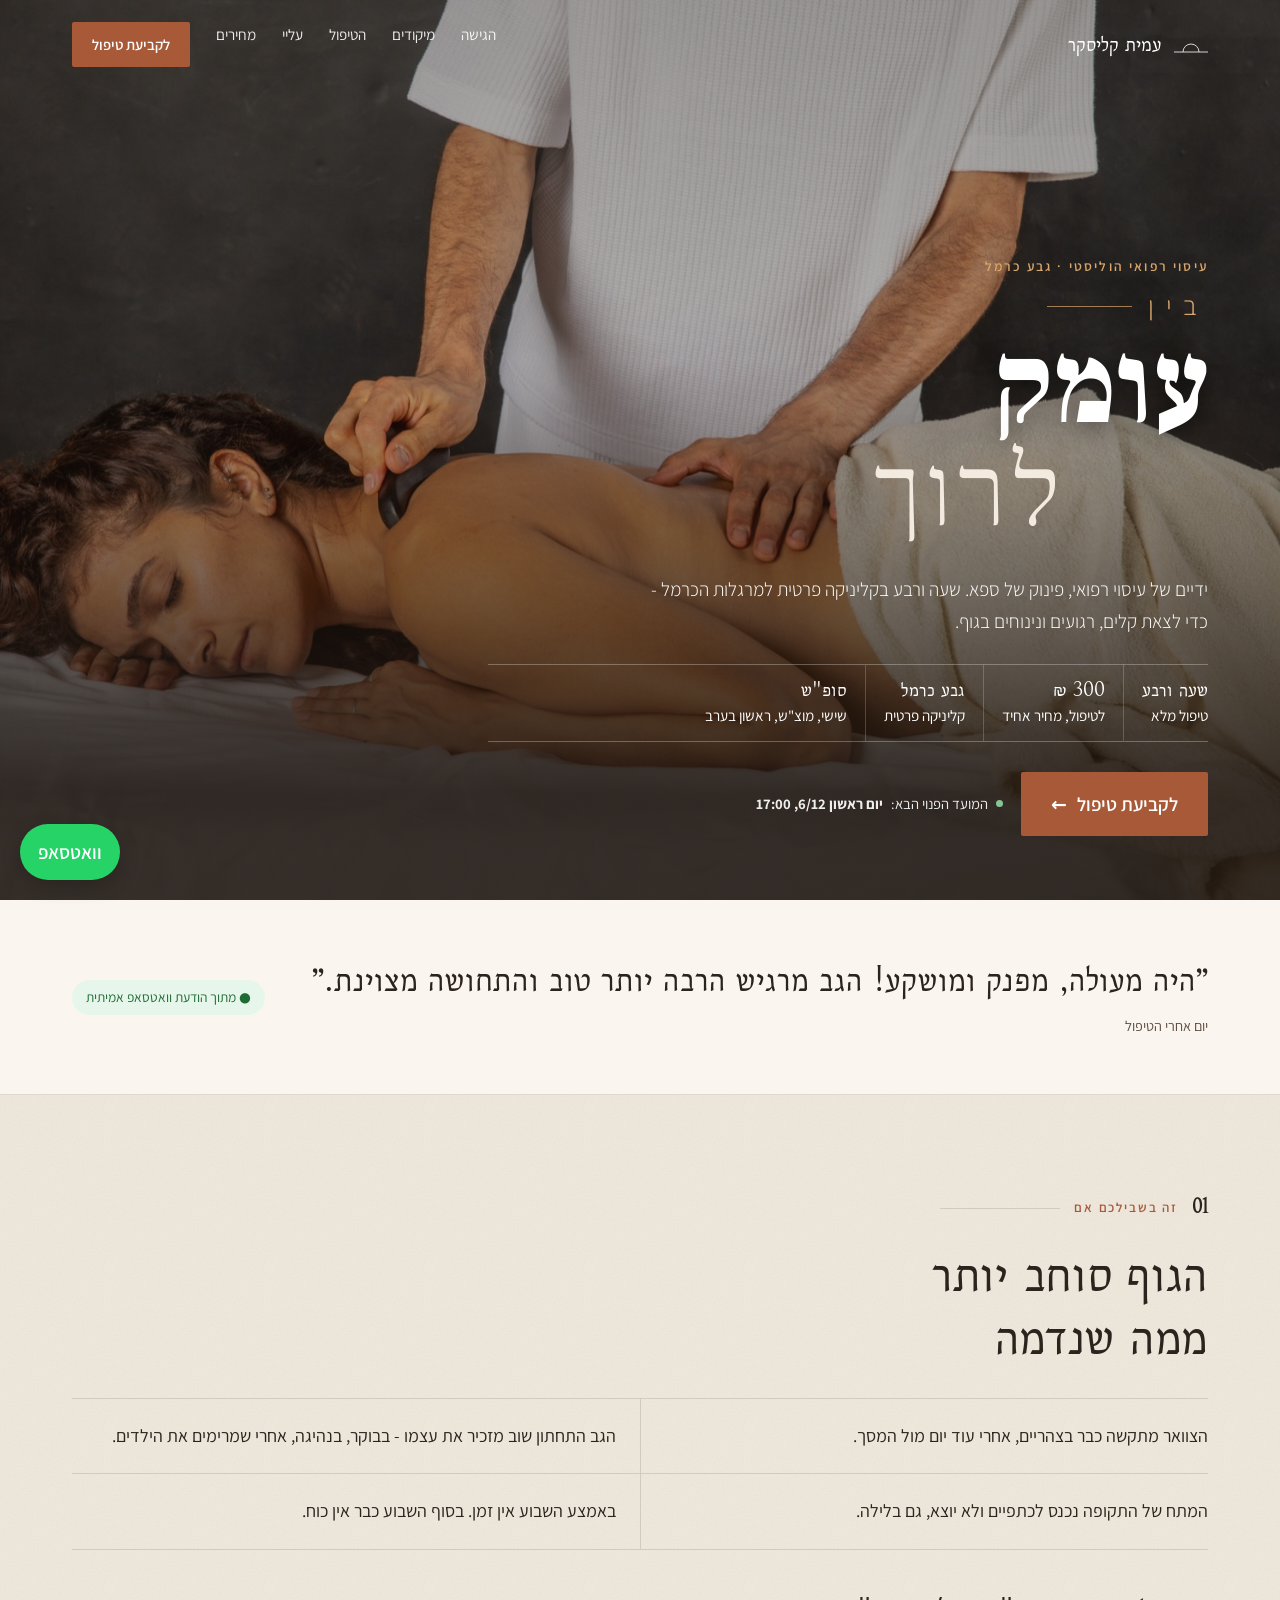
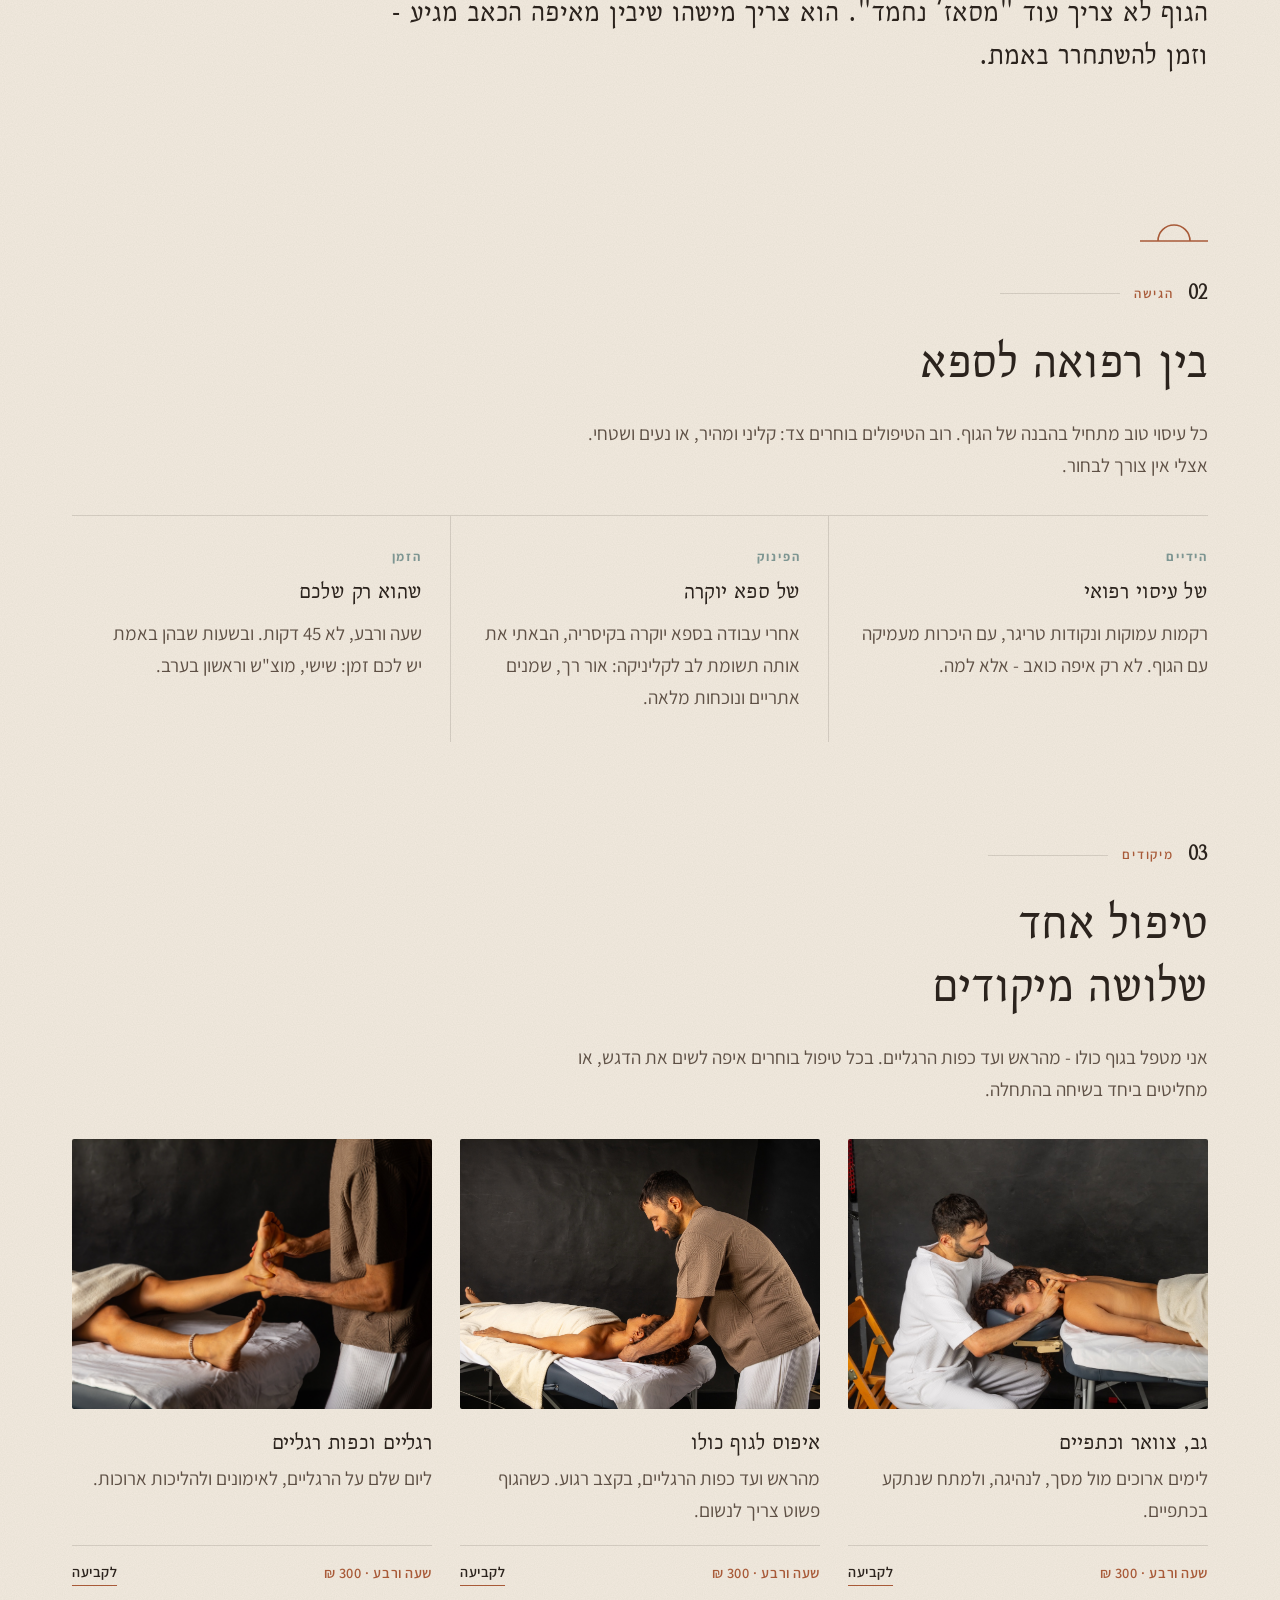
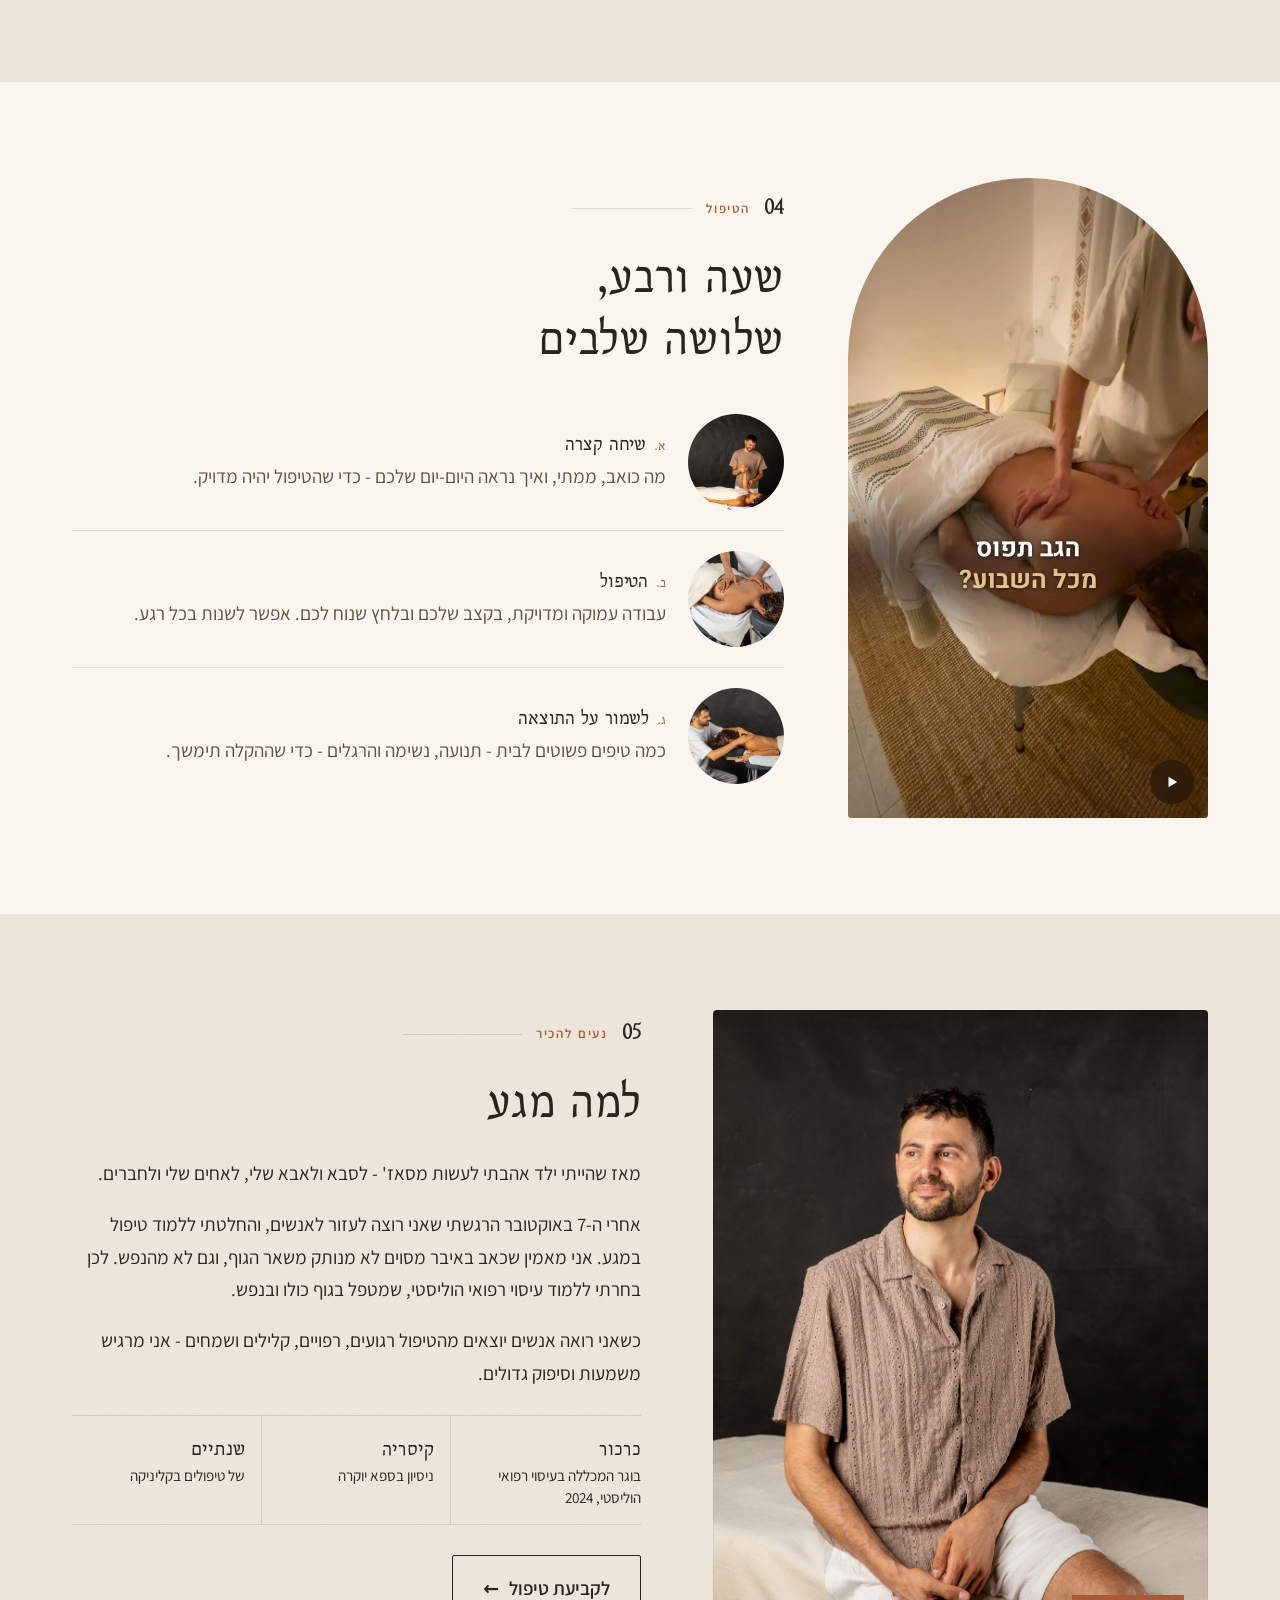
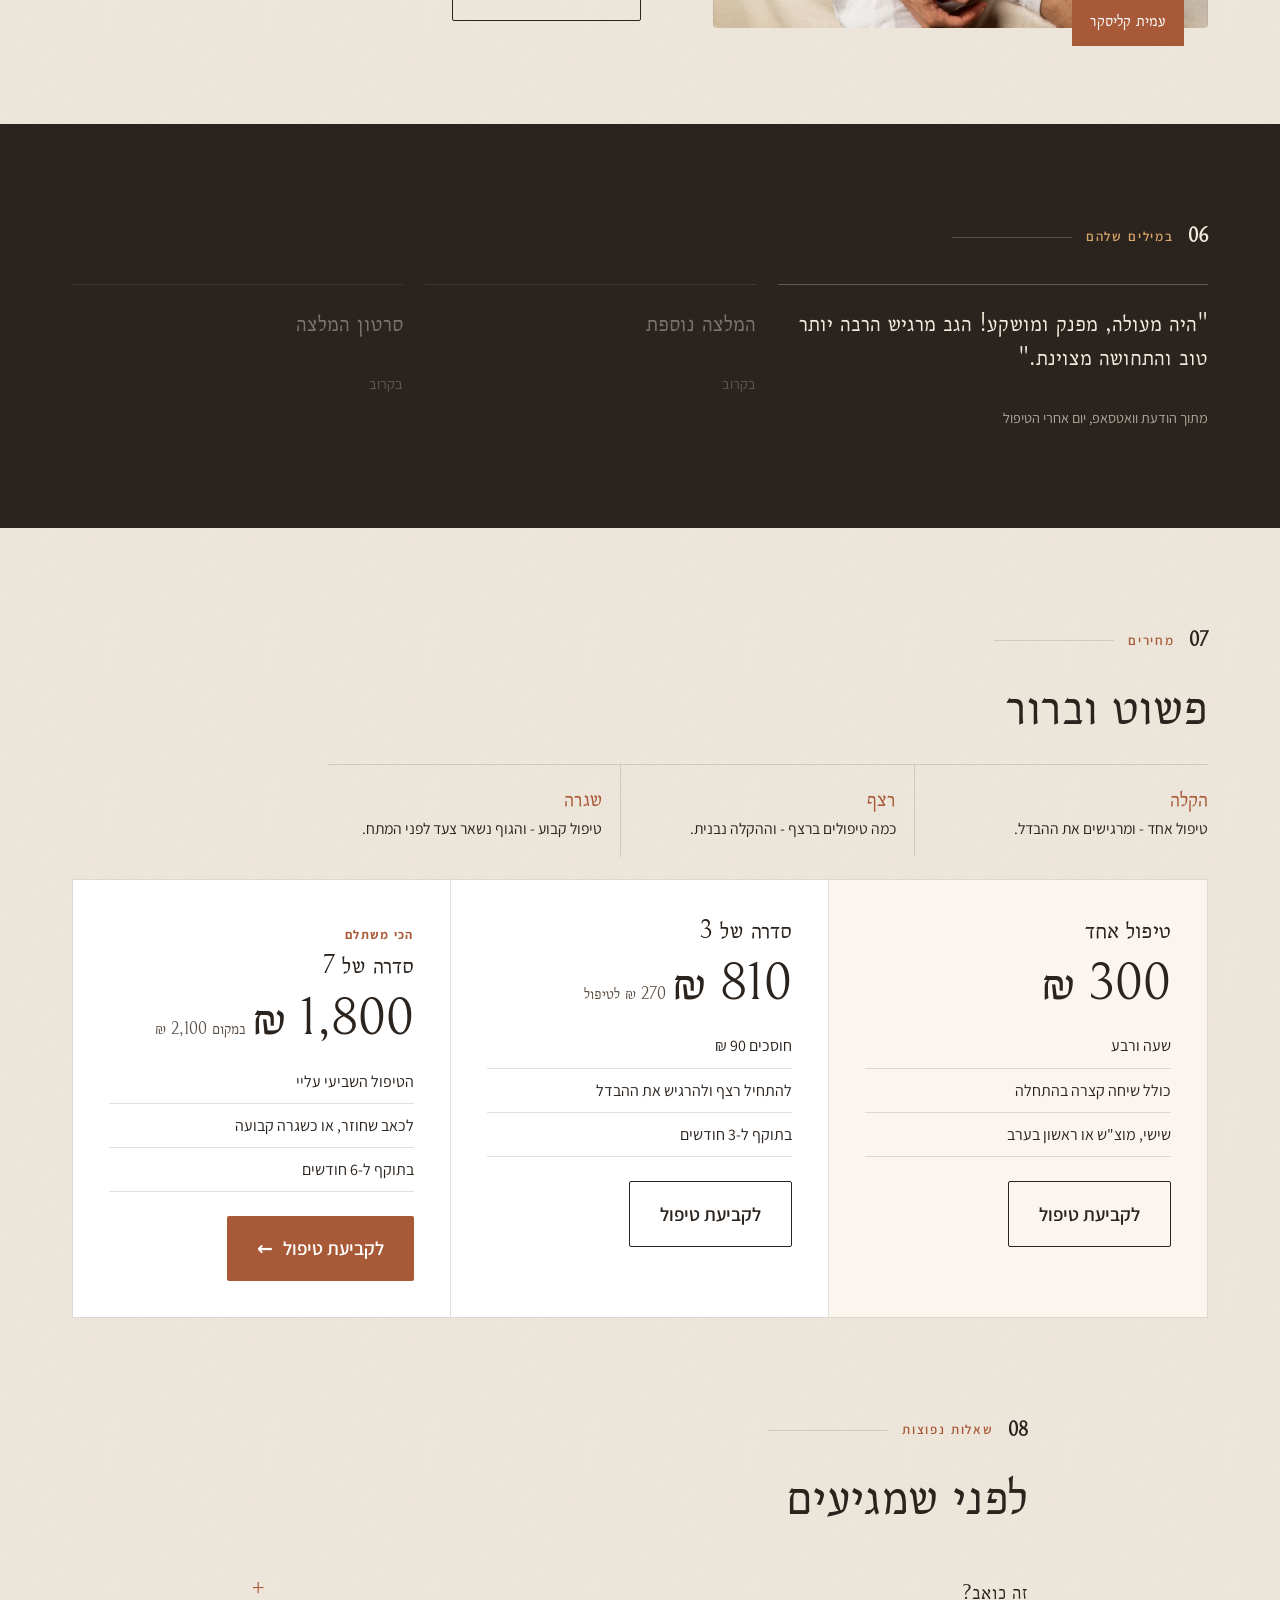
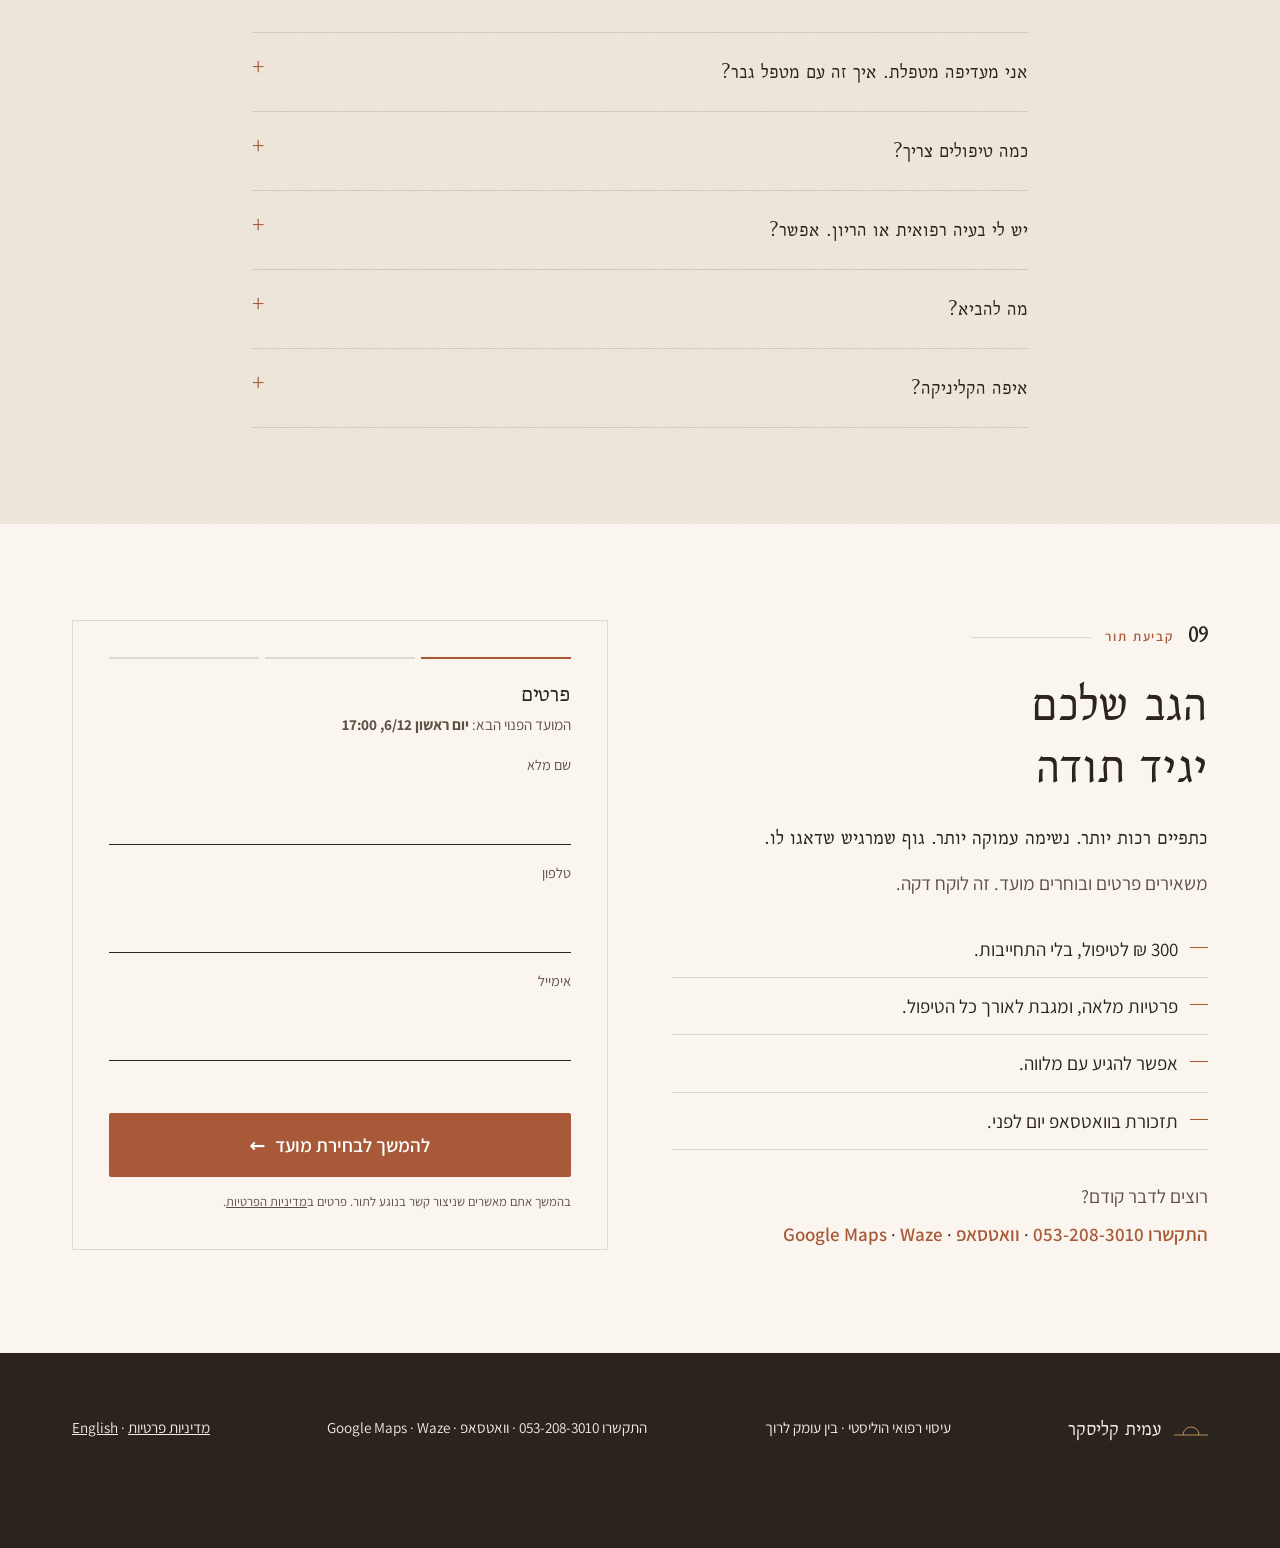
==== index.html @ 29654785 "Publish site Co-Authored-By: Claude Opus 5.5 <noreply@anthropic.com>" ====
<!doctype html>
<!-- Hebrew main page. Brand "בין" (בין עומק לרוך) - copy and design follow the approved demo-he.html
     and COPY-REVIEW.md. The English version is en/index.html. -->
<html lang="he" dir="rtl">
<head>
  <meta charset="utf-8">
  <meta name="viewport" content="width=device-width, initial-scale=1, viewport-fit=cover">
  <link rel="icon" href="/favicon.svg" type="image/svg+xml">
  <title>עמית קליסקר | עיסוי רפואי הוליסטי בגבע כרמל</title>
  <meta name="description" content="בין עומק לרוך. עיסוי רפואי עמוק באווירה של ספא, בקליניקה פרטית בגבע כרמל. שעה ורבע, 300 ₪. גם בשישי, במוצ&quot;ש ובראשון בערב.">
  <!-- Social preview (when the link is shared on WhatsApp/Facebook) -->
  <meta property="og:title" content="בין עומק לרוך | עמית קליסקר, גבע כרמל">
  <meta property="og:description" content="עיסוי רפואי עמוק באווירה של ספא. שעה ורבע, 300 ₪. גם בשישי ובמוצ&quot;ש.">
  <meta property="og:image" content="https://kaltherapy.co.il/photos/web-massage/massage-160.jpg">
  <meta property="og:locale" content="he_IL">
  <link rel="canonical" href="https://kaltherapy.co.il/">
  <link rel="alternate" hreflang="he" href="https://kaltherapy.co.il/">
  <link rel="alternate" hreflang="en" href="https://kaltherapy.co.il/en/">
  <link rel="alternate" hreflang="x-default" href="https://kaltherapy.co.il/">
  <meta property="og:url" content="https://kaltherapy.co.il/">
  <meta name="theme-color" content="#2b231d">
  <link rel="preconnect" href="https://fonts.googleapis.com">
  <link rel="preconnect" href="https://fonts.gstatic.com" crossorigin>
  <link href="https://fonts.googleapis.com/css2?family=Assistant:wght@300;400;600;700&family=Bellefair&family=Frank+Ruhl+Libre:wght@300;900&display=swap" rel="stylesheet">
  <link rel="stylesheet" href="styles.css">

  <!-- All settings (booking link, Pixel ID, phone, address, hours, media) live in config.js -->
  <script src="config.js"></script>
  <!-- site.js loads the Meta Pixel automatically once META_PIXEL_ID is set in config.js -->
  <script src="site.js"></script>
</head>
<body class="has-sticky">

  <!-- Horizon symbol (line + half sun), reused as the logo mark -->
  <svg width="0" height="0" style="position:absolute" aria-hidden="true">
    <symbol id="hz" viewBox="0 0 68 40"><path d="M0 34h68" stroke="currentColor" stroke-width="1.6"/><path d="M18 34a16 16 0 0 1 32 0" fill="none" stroke="currentColor" stroke-width="1.6"/></symbol>
  </svg>

  <div class="bar">
    <div class="wrap">
      <a class="brand" href="#"><svg aria-hidden="true"><use href="#hz"/></svg><span data-config="THERAPIST_NAME">עמית קליסקר</span></a>
      <nav><a href="#between">הגישה</a><a href="#focus">מיקודים</a><a href="#session">הטיפול</a><a href="#about">עליי</a><a href="#prices">מחירים</a><a class="btn sm" href="#book">לקביעת טיפול</a></nav>
    </div>
  </div>

  <header class="hero">
    <div class="hero-media" id="hero-media">
      <div class="placeholder">תמונה או סרטון ראשי<br>HERO_IMAGE / HERO_VIDEO ב-config.js</div>
    </div>
    <div class="wrap">
      <div class="kicker">עיסוי רפואי הוליסטי · גבע כרמל</div>
      <h1 class="tagline" aria-label="בין עומק לרוך"><span class="t-bein">בין</span><span class="t-deep">עומק</span><span class="t-soft">לרוך</span></h1>
      <p class="lead">ידיים של עיסוי רפואי, פינוק של ספא. שעה ורבע בקליניקה פרטית למרגלות הכרמל - כדי לצאת קלים, רגועים ונינוחים בגוף.</p>
      <div class="facts">
        <div><b>שעה ורבע</b>טיפול מלא</div>
        <div><b>300 ₪</b>לטיפול, מחיר אחיד</div>
        <div><b>גבע כרמל</b>קליניקה פרטית</div>
        <div><b>סופ"ש</b>שישי, מוצ"ש, ראשון בערב</div>
      </div>
      <div class="cta">
        <a class="btn" href="#book">לקביעת טיפול <span class="arr">←</span></a>
        <span class="next next-slot"><i></i>המועד הפנוי הבא: <b class="js-next">-</b></span>
      </div>
    </div>
  </header>

  <main>
    <div class="proof">
      <div class="wrap">
        <div>
          <q>היה מעולה, מפנק ומושקע! הגב מרגיש הרבה יותר טוב והתחושה מצוינת.</q>
          <small>יום אחרי הטיפול</small>
        </div>
        <span class="wa-chip">● מתוך הודעת וואטסאפ אמיתית</span>
      </div>
    </div>

    <!-- 01 Pain -->
    <section id="pain">
      <div class="wrap">
        <div class="label"><span class="num">01</span>זה בשבילכם אם</div>
        <h2>הגוף סוחב יותר<br>ממה שנדמה</h2>
        <div class="pain">
          <p>הצוואר מתקשה כבר בצהריים, אחרי עוד יום מול המסך.</p>
          <p>הגב התחתון שוב מזכיר את עצמו - בבוקר, בנהיגה, אחרי שמרימים את הילדים.</p>
          <p>המתח של התקופה נכנס לכתפיים ולא יוצא, גם בלילה.</p>
          <p>באמצע השבוע אין זמן. בסוף השבוע כבר אין כוח.</p>
        </div>
        <p class="turn">הגוף לא צריך עוד "מסאז' נחמד". הוא צריך מישהו שיבין מאיפה הכאב מגיע - וזמן להשתחרר באמת.</p>
      </div>
    </section>

    <!-- 02 Between medicine and spa -->
    <section id="between" class="tight">
      <div class="wrap">
        <svg class="horizon-mark" aria-hidden="true"><use href="#hz"/></svg>
        <div class="label"><span class="num">02</span>הגישה</div>
        <h2>בין רפואה לספא</h2>
        <p class="muted" style="max-width:640px">כל עיסוי טוב מתחיל בהבנה של הגוף. רוב הטיפולים בוחרים צד: קליני ומהיר, או נעים ושטחי. אצלי אין צורך לבחור.</p>
        <div class="between">
          <div><div class="tag">הידיים</div><h3>של עיסוי רפואי</h3><p class="muted">רקמות עמוקות ונקודות טריגר, עם היכרות מעמיקה עם הגוף. לא רק איפה כואב - אלא למה.</p></div>
          <div><div class="tag">הפינוק</div><h3>של ספא יוקרה</h3><p class="muted">אחרי עבודה בספא יוקרה בקיסריה, הבאתי את אותה תשומת לב לקליניקה: אור רך, שמנים אתריים ונוכחות מלאה.</p></div>
          <div><div class="tag">הזמן</div><h3>שהוא רק שלכם</h3><p class="muted">שעה ורבע, לא 45 דקות. ובשעות שבהן באמת יש לכם זמן: שישי, מוצ"ש וראשון בערב.</p></div>
        </div>
      </div>
    </section>

    <!-- 03 Focus: one session, three focuses ("לקביעה" passes the focus to the booking form) -->
    <section id="focus" class="tight">
      <div class="wrap">
        <div class="label"><span class="num">03</span>מיקודים</div>
        <h2>טיפול אחד<br>שלושה מיקודים</h2>
        <p class="muted" style="max-width:640px">אני מטפל בגוף כולו - מהראש ועד כפות הרגליים. בכל טיפול בוחרים איפה לשים את הדגש, או מחליטים ביחד בשיחה בהתחלה.</p>
        <div class="focus">
          <article><img src="photos/web-massage/massage-164.jpg" alt="עבודה על צוואר וכתפיים" style="object-position:30% 40%" loading="lazy"><h3>גב, צוואר וכתפיים</h3><p class="muted">לימים ארוכים מול מסך, לנהיגה, ולמתח שנתקע בכתפיים.</p><div class="meta">שעה ורבע · 300 ₪<a href="#book" data-focus="גב, צוואר וכתפיים">לקביעה</a></div></article>
          <article><img src="photos/web-massage/massage-096.jpg" alt="עיסוי גוף מלא" style="object-position:50% 50%" loading="lazy"><h3>איפוס לגוף כולו</h3><p class="muted">מהראש ועד כפות הרגליים, בקצב רגוע. כשהגוף פשוט צריך לנשום.</p><div class="meta">שעה ורבע · 300 ₪<a href="#book" data-focus="איפוס לגוף כולו">לקביעה</a></div></article>
          <article><img src="photos/web-massage/massage-113.jpg" alt="עבודה על רגליים וכפות רגליים" style="object-position:40% 50%" loading="lazy"><h3>רגליים וכפות רגליים</h3><p class="muted">ליום שלם על הרגליים, לאימונים ולהליכות ארוכות.</p><div class="meta">שעה ורבע · 300 ₪<a href="#book" data-focus="רגליים וכפות רגליים">לקביעה</a></div></article>
        </div>
      </div>
    </section>

    <!-- 04 Session: arched video + steps -->
    <section id="session" class="session">
      <div class="wrap see">
        <div class="vid" id="video-wrap">
          <video id="session-video" muted loop playsinline preload="metadata"></video>
          <button type="button" class="video-toggle" id="video-toggle" aria-label="השהיית הסרטון" hidden></button>
        </div>
        <div>
          <div class="label"><span class="num">04</span>הטיפול</div>
          <h2>שעה ורבע,<br>שלושה שלבים</h2>
          <div class="steps">
            <div class="step"><div class="thumb" data-session-photo="0"></div><div><h3><span>א.</span>שיחה קצרה</h3><p class="muted">מה כואב, ממתי, ואיך נראה היום-יום שלכם - כדי שהטיפול יהיה מדויק.</p></div></div>
            <div class="step"><div class="thumb" data-session-photo="1"></div><div><h3><span>ב.</span>הטיפול</h3><p class="muted">עבודה עמוקה ומדויקת, בקצב שלכם ובלחץ שנוח לכם. אפשר לשנות בכל רגע.</p></div></div>
            <div class="step"><div class="thumb" data-session-photo="2"></div><div><h3><span>ג.</span>לשמור על התוצאה</h3><p class="muted">כמה טיפים פשוטים לבית - תנועה, נשימה והרגלים - כדי שההקלה תימשך.</p></div></div>
          </div>
        </div>
      </div>
    </section>

    <!-- 05 About -->
    <section id="about">
      <div class="wrap about">
        <figure>
          <div id="about-photo"><div class="placeholder">תמונה של עמית</div></div>
          <figcaption data-config="THERAPIST_NAME">עמית קליסקר</figcaption>
        </figure>
        <div>
          <div class="label"><span class="num">05</span>נעים להכיר</div>
          <h2>למה מגע</h2>
          <p>מאז שהייתי ילד אהבתי לעשות מסאז' - לסבא ולאבא שלי, לאחים שלי ולחברים.</p>
          <p>אחרי ה-7 באוקטובר הרגשתי שאני רוצה לעזור לאנשים, והחלטתי ללמוד טיפול במגע. אני מאמין שכאב באיבר מסוים לא מנותק משאר הגוף, וגם לא מהנפש. לכן בחרתי ללמוד עיסוי רפואי הוליסטי, שמטפל בגוף כולו ובנפש.</p>
          <p>כשאני רואה אנשים יוצאים מהטיפול רגועים, רפויים, קלילים ושמחים - אני מרגיש משמעות וסיפוק גדולים.</p>
          <div class="creds">
            <div><b>כרכור</b>בוגר המכללה בעיסוי רפואי הוליסטי, 2024</div>
            <div><b>קיסריה</b>ניסיון בספא יוקרה</div>
            <div><b>שנתיים</b>של טיפולים בקליניקה</div>
          </div>
          <a class="btn line" href="#book">לקביעת טיפול <span class="arr">←</span></a>
        </div>
      </div>
    </section>

    <!-- 06 Testimonials -->
    <section id="testimonials" class="dark">
      <div class="wrap">
        <div class="label"><span class="num">06</span>במילים שלהם</div>
        <!-- Video testimonials from config.js TESTIMONIALS are added here automatically -->
        <div class="testis" id="testis">
          <div class="t"><p>"היה מעולה, מפנק ומושקע! הגב מרגיש הרבה יותר טוב והתחושה מצוינת."</p><span>מתוך הודעת וואטסאפ, יום אחרי הטיפול</span></div>
          <div class="t ph"><p>המלצה נוספת</p><span>בקרוב</span></div>
          <div class="t ph ph-video"><p>סרטון המלצה</p><span>בקרוב</span></div>
        </div>
      </div>
    </section>

    <!-- 07 Prices -->
    <section id="prices">
      <div class="wrap">
        <div class="label"><span class="num">07</span>מחירים</div>
        <h2>פשוט וברור</h2>
        <div class="routine">
          <div><b>הקלה</b>טיפול אחד - ומרגישים את ההבדל.</div>
          <div><b>רצף</b>כמה טיפולים ברצף - וההקלה נבנית.</div>
          <div><b>שגרה</b>טיפול קבוע - והגוף נשאר צעד לפני המתח.</div>
        </div>
        <div class="prices">
          <div class="price">
            <h3>טיפול אחד</h3>
            <div class="amt">300 ₪</div>
            <ul><li>שעה ורבע</li><li>כולל שיחה קצרה בהתחלה</li><li>שישי, מוצ"ש או ראשון בערב</li></ul>
            <a class="btn line" href="#book">לקביעת טיפול</a>
          </div>
          <div class="price">
            <h3>סדרה של 3</h3>
            <div class="amt">810 ₪<small>270 ₪ לטיפול</small></div>
            <ul><li>חוסכים 90 ₪</li><li>להתחיל רצף ולהרגיש את ההבדל</li><li>בתוקף ל-3 חודשים</li></ul>
            <a class="btn line" href="#book">לקביעת טיפול</a>
          </div>
          <div class="price">
            <span class="ribbon">הכי משתלם</span>
            <h3>סדרה של 7</h3>
            <div class="amt">1,800 ₪<small>במקום 2,100 ₪</small></div>
            <ul><li>הטיפול השביעי עליי</li><li>לכאב שחוזר, או כשגרה קבועה</li><li>בתוקף ל-6 חודשים</li></ul>
            <a class="btn" href="#book">לקביעת טיפול <span class="arr">←</span></a>
          </div>
        </div>
      </div>
    </section>

    <!-- 08 FAQ -->
    <section id="faq" class="tight">
      <div class="wrap faq">
        <div class="label"><span class="num">08</span>שאלות נפוצות</div>
        <h2>לפני שמגיעים</h2>
        <details><summary>זה כואב?</summary><p>הלחץ מותאם אליכם ואפשר לשנות אותו בכל רגע. בעבודה על נקודות תפוסות יכולה להיות תחושה חזקה, אבל תמיד בגבול הנוח.</p></details>
        <details><summary>אני מעדיפה מטפלת. איך זה עם מטפל גבר?</summary><p>זו שאלה לגיטימית, ושואלים אותה הרבה. ככה זה עובד אצלי:</p>
          <ul>
            <li>הטיפול מקצועי וטיפולי בלבד. בשיחה הקצרה בהתחלה נסכם יחד על אילו אזורים עובדים - ורק עליהם.</li>
            <li>את מחליטה מה להוריד. התחתונים נשארים, ואפשר גם להישאר בבגדים קלים.</li>
            <li>הגוף מכוסה במגבת לאורך כל הטיפול, ורק האזור שמטופל באותו רגע חשוף. החזה והאזורים האינטימיים תמיד מכוסים.</li>
            <li>אני בודק איתך את הלחץ והנוחות לאורך הטיפול, ואפשר לעצור או לשנות בכל רגע, בלי להסביר.</li>
            <li>אם יותר נוח לך, אפשר להגיע עם מלווה.</li>
            <li>רוצה לשאול משהו לפני שקובעים? <a class="js-wa" href="https://wa.me/972532083010" target="_blank" rel="noopener" data-ev="Contact">כתבי לי בוואטסאפ</a>.</li>
          </ul></details>
        <details><summary>כמה טיפולים צריך?</summary><p>הרבה אנשים מרגישים הקלה כבר אחרי הטיפול הראשון. לכאב ותיק שחוזר, בדרך כלל כדאי כמה טיפולים ברצף - ובשביל זה יש סדרות של 3 ושל 7.</p></details>
        <details><summary>יש לי בעיה רפואית או הריון. אפשר?</summary><p>ספרו לי לפני הטיפול. במקרים מסוימים נתאים את הטיפול, ולפעמים נבקש קודם אישור רופא.</p></details>
        <details><summary>מה להביא?</summary><p>שום דבר. מגבות ושמנים יש בקליניקה. כדאי להגיע כמה דקות לפני, בלי למהר.</p></details>
        <details><summary>איפה הקליניקה?</summary><p>דרך הערבה 48, גבע כרמל - קרוב לעתלית, עין הוד, טירת כרמל ודרום חיפה.</p></details>
      </div>
    </section>

    <!-- 09 Booking: reassurance list + form → Google Calendar appointment schedule -->
    <section id="book" class="session">
      <div class="wrap bookwrap" id="bookwrap">
        <div>
          <div class="label"><span class="num">09</span>קביעת תור</div>
          <h2>הגב שלכם<br>יגיד תודה</h2>
          <p class="turn" style="margin:0 0 14px;font-size:1.45rem">כתפיים רכות יותר. נשימה עמוקה יותר. גוף שמרגיש שדאגו לו.</p>
          <p class="muted">משאירים פרטים ובוחרים מועד. זה לוקח דקה.</p>
          <ul class="assure">
            <li>300 ₪ לטיפול, בלי התחייבות.</li>
            <li>פרטיות מלאה, ומגבת לאורך כל הטיפול.</li>
            <li>אפשר להגיע עם מלווה.</li>
            <li>תזכורת בוואטסאפ יום לפני.</li>
          </ul>
          <!-- Call / WhatsApp / navigation buttons (built from config.js) -->
          <div class="talk-first">
            <p class="muted">רוצים לדבר קודם?</p>
            <p class="contact-line"><span data-contact="small"></span></p>
          </div>
        </div>
        <div class="book" id="book-card">
          <div class="progress"><i class="on" id="p1"></i><i id="p2"></i><i id="p3"></i></div>
          <div id="form-step">
            <h3>פרטים</h3>
            <p class="muted" style="margin:0;font-size:.95rem"><span class="next-slot-text">המועד הפנוי הבא: <b class="js-next">-</b></span></p>
            <form id="lead-form" novalidate>
              <!-- Set by the "לקביעה" links in the focus section; saved with the lead details -->
              <input type="hidden" id="focus-input" name="focus">
              <p class="focus-pick" id="focus-pick" hidden>מיקוד: <b id="focus-name"></b> · <a href="#focus">שינוי</a></p>
              <label for="name">שם מלא</label>
              <input id="name" name="name" autocomplete="name" required>
              <label for="phone">טלפון</label>
              <input id="phone" name="phone" type="tel" autocomplete="tel" inputmode="tel" required>
              <label for="email">אימייל</label>
              <input id="email" name="email" type="email" autocomplete="email" inputmode="email" required>
              <div class="error" id="form-error" role="alert"></div>
              <button class="btn" type="submit">להמשך לבחירת מועד <span class="arr">←</span></button>
              <p class="consent">בהמשך אתם מאשרים שניצור קשר בנוגע לתור. פרטים ב<a href="privacy.html">מדיניות הפרטיות</a>.</p>
            </form>
          </div>
          <div id="booking-step">
            <h3 id="booking-hello">בחירת מועד</h3>
            <button class="back-link" type="button" id="back-btn">→ לעריכת הפרטים</button>
            <p class="booking-note">בחרו מועד - ובטופס של גוגל מלאו שוב שם וטלפון</p>
            <div id="booking-embed"></div>
            <p class="booking-links"><a id="booking-open" href="https://calendar.app.google/AjBpTiq83HcScdmi9" target="_blank" rel="noopener">פתיחה בחלון חדש</a> · <a href="thank-you.html">קבעתי תור ←</a></p>
          </div>
        </div>
      </div>
    </section>
  </main>

  <footer class="dark">
    <div class="wrap">
      <a class="brand" href="#"><svg aria-hidden="true"><use href="#hz"/></svg><span data-config="THERAPIST_NAME">עמית קליסקר</span></a>
      <p>עיסוי רפואי הוליסטי · בין עומק לרוך</p>
      <p><span data-contact="small"></span></p>
      <p><a href="privacy.html">מדיניות פרטיות</a> · <a href="en/" lang="en">English</a></p>
    </div>
  </footer>

  <!-- Sticky bottom bar on phones -->
  <div class="sticky" id="sticky"><a class="btn" href="#book">לקביעת טיפול</a><a class="wa" id="sticky-wa" href="#" target="_blank" rel="noopener" data-ev="Contact">וואטסאפ</a></div>

  <script src="page.js"></script>
</body>
</html>
---- styles.css ----
/* Shared styles for the Hebrew site (index.html) and English site (en/).
   Brand "בין / Between" (בין עומק לרוך / Between depth and gentleness): horizon line + half sun, Bellefair + Assistant,
   ruled grids instead of cards, numbered sections 01-08. Layout follows the
   approved demo-he.html. All directions are "logical" (start/end), so the
   same CSS works right-to-left and left-to-right. */

:root {
  --sand: #f3ebdf;   /* page background */
  --paper: #faf6ef;  /* light panels */
  --clay: #a85a38;   /* buttons, highlights */
  --clay-d: #8c4529;
  --ink: #2b231d;    /* text, dark sections */
  --ink-2: #5e5045;  /* secondary text */
  --sun: #d9a66b;    /* highlights on dark */
  --sea: #7e9692;    /* small tags */
  --line: rgba(43, 35, 29, 0.14);
  --serif: "Bellefair", "Frank Ruhl Libre", Georgia, serif;
  --sans: "Assistant", system-ui, -apple-system, "Segoe UI", sans-serif;
}

* { box-sizing: border-box; }
[hidden] { display: none !important; }
html { scroll-behavior: smooth; }
body {
  margin: 0;
  background: var(--sand);
  color: var(--ink);
  font-family: var(--sans);
  font-size: 19px;
  line-height: 1.7;
  font-weight: 400;
  -webkit-font-smoothing: antialiased;
  /* subtle paper grain */
  background-image: url("data:image/svg+xml,%3Csvg xmlns='http://www.w3.org/2000/svg' width='160' height='160'%3E%3Cfilter id='n'%3E%3CfeTurbulence type='fractalNoise' baseFrequency='.9' numOctaves='2' stitchTiles='stitch'/%3E%3CfeColorMatrix values='0 0 0 0 0 0 0 0 0 0 0 0 0 0 0 0 0 0 .05 0'/%3E%3C/filter%3E%3Crect width='100%25' height='100%25' filter='url(%23n)'/%3E%3C/svg%3E");
}
img, video { max-width: 100%; display: block; }
h1, h2, h3 { font-family: var(--serif); font-weight: 400; line-height: 1.08; margin: 0 0 0.45em; letter-spacing: -0.005em; }
h1 { font-size: clamp(3rem, 9vw, 6.4rem); }
h2 { font-size: clamp(2.2rem, 5vw, 3.6rem); }
h3 { font-size: 1.65rem; }
p { margin: 0 0 1em; }
a { color: inherit; }
.wrap { max-width: 1180px; margin: 0 auto; padding: 0 22px; }
.narrow { max-width: 820px; }
.center { text-align: center; }
section { padding: 96px 0; }
section.tight { padding-top: 0; }
.muted { color: var(--ink-2); }

/* ---------- Section label: number + rule ---------- */
.label { display: flex; align-items: center; gap: 14px; font-size: 0.82rem; letter-spacing: 0.14em; color: var(--clay); font-weight: 600; margin-bottom: 18px; }
.label .num { font-family: var(--serif); font-size: 1.25rem; letter-spacing: 0; color: var(--ink); }
.label::after { content: ""; flex: 1; max-width: 120px; height: 1px; background: var(--line); }

/* ---------- Horizon mark ---------- */
.horizon-mark { display: block; width: 68px; height: 40px; margin: 0 0 30px; color: var(--clay); }

/* ---------- Buttons ---------- */
.btn {
  display: inline-flex; align-items: center; justify-content: center; gap: 10px;
  background: var(--clay); color: #fff; padding: 16px 30px; border-radius: 2px;
  font: inherit; font-weight: 600; text-decoration: none; border: 0; cursor: pointer;
  transition: background 0.2s;
}
.btn:hover { background: var(--clay-d); }
.btn .arr { transition: transform 0.2s; }
[dir="rtl"] .btn:hover .arr { transform: translateX(-4px); }
[dir="ltr"] .btn:hover .arr { transform: translateX(4px); }
.btn.line, .btn-ghost { background: transparent; color: inherit; border: 1px solid currentColor; }
.btn.line:hover, .btn-ghost:hover { background: rgba(168, 90, 56, 0.08); }
.btn-wa { background: #25d366; }
.btn-wa:hover { background: #1da851; }
.next { font-size: 0.92rem; display: inline-flex; align-items: center; gap: 8px; opacity: 0.92; }
.next i { width: 7px; height: 7px; border-radius: 50%; background: #8fd19e; }

/* ---------- Header bar ---------- */
.bar { position: absolute; top: 0; left: 0; right: 0; z-index: 5; color: #fff; }
.bar .wrap { display: flex; align-items: center; justify-content: space-between; padding-top: 22px; }
.brand { display: flex; align-items: center; gap: 12px; font-family: var(--serif); font-size: 1.45rem; text-decoration: none; }
.brand svg { width: 34px; height: 20px; }
.bar nav { display: flex; gap: 26px; font-size: 0.95rem; }
.bar nav a { text-decoration: none; opacity: 0.9; }
.bar nav a:hover { opacity: 1; text-decoration: underline; text-underline-offset: 6px; }

/* ---------- Hero ---------- */
.hero { position: relative; min-height: 100vh; min-height: 100svh; display: flex; align-items: flex-end; color: #fff; padding: 0; background: #2b231d; overflow: hidden; }
.hero-media { position: absolute; inset: 0; }
.hero-media picture, .hero-media img, .hero-media video { position: absolute; inset: 0; width: 100%; height: 100%; object-fit: cover; }
.hero::after { content: ""; position: absolute; inset: 0; background: linear-gradient(to top, rgba(28, 20, 15, 0.88) 12%, rgba(28, 20, 15, 0.25) 60%, rgba(28, 20, 15, 0.35)); }
.hero .wrap { position: relative; z-index: 1; padding-bottom: 64px; width: 100%; }
.hero .kicker { font-size: 0.85rem; letter-spacing: 0.16em; color: var(--sun); font-weight: 600; margin-bottom: 14px; }
.hero h1 { margin-bottom: 0.25em; }
.hero .lead { max-width: 560px; font-size: 1.2rem; font-weight: 300; opacity: 0.95; }
.facts { display: flex; flex-wrap: wrap; margin: 26px 0 30px; border-top: 1px solid rgba(255, 255, 255, 0.28); border-bottom: 1px solid rgba(255, 255, 255, 0.28); max-width: 720px; }
.facts div { padding: 12px 18px; font-size: 0.95rem; border-inline-start: 1px solid rgba(255, 255, 255, 0.2); }
.facts div:first-child { border-inline-start: 0; padding-inline-start: 0; }
.facts b { display: block; font-family: var(--serif); font-weight: 400; font-size: 1.35rem; line-height: 1.2; }
.hero .cta { display: flex; flex-wrap: wrap; align-items: center; gap: 18px; }

/* ---------- Proof strip (real WhatsApp quote) ---------- */
.proof { background: var(--paper); padding: 56px 0; border-bottom: 1px solid var(--line); }
.proof .wrap { display: grid; grid-template-columns: 1fr auto; gap: 30px; align-items: center; }
.proof q { font-family: var(--serif); font-size: clamp(1.6rem, 3.4vw, 2.4rem); line-height: 1.25; }
[lang="he"] .proof q { quotes: "״" "״"; }
.proof small { display: block; margin-top: 10px; color: var(--ink-2); font-size: 0.9rem; }
.wa-chip { display: inline-flex; align-items: center; gap: 8px; background: #e7f6ea; color: #1f6b35; border-radius: 999px; padding: 6px 14px; font-size: 0.85rem; white-space: nowrap; }

/* ---------- 01 Pain ---------- */
.pain { display: grid; grid-template-columns: repeat(2, 1fr); margin-top: 30px; border-top: 1px solid var(--line); }
.pain p { margin: 0; padding: 22px 0; border-bottom: 1px solid var(--line); font-size: 1.12rem; }
.pain p:nth-child(odd) { border-inline-end: 1px solid var(--line); padding-inline-end: 24px; }
.pain p:nth-child(even) { padding-inline-start: 24px; }
.turn { font-family: var(--serif); font-size: clamp(1.5rem, 3vw, 2.1rem); line-height: 1.3; max-width: 820px; margin-top: 40px; }

/* ---------- Header "book" button ---------- */
.bar nav a.btn.sm { opacity: 1; padding: 10px 20px; font-size: 0.92rem; }
.bar nav a.btn.sm:hover { text-decoration: none; }

/* ---------- 03 Focus menu ---------- */
.focus { display: grid; grid-template-columns: repeat(3, 1fr); gap: 28px; margin-top: 34px; }
.focus article { display: flex; flex-direction: column; }
.focus img { width: 100%; aspect-ratio: 4 / 3; object-fit: cover; border-radius: 2px; margin-bottom: 18px; }
.focus h3 { margin-bottom: 6px; }
.focus .meta { font-size: 0.9rem; color: var(--clay); font-weight: 600; letter-spacing: 0.04em; margin: auto 0 0; padding-top: 14px; border-top: 1px solid var(--line); display: flex; justify-content: space-between; align-items: center; }
.focus .meta a { color: var(--ink); text-decoration: none; border-bottom: 1px solid var(--clay); }
.focus-pick { font-size: 0.95rem; margin: 14px 0 0; }
.focus-pick a { color: var(--clay); }

/* ---------- Prices: routine strip ---------- */
.routine { display: grid; grid-template-columns: repeat(3, 1fr); margin: 26px 0 8px; max-width: 880px; border-top: 1px solid var(--line); }
.routine div { padding: 16px 0; font-size: 0.98rem; line-height: 1.5; }
.routine div + div { border-inline-start: 1px solid var(--line); padding-inline-start: 18px; }
.routine b { display: block; font-family: var(--serif); font-weight: 400; font-size: 1.5rem; color: var(--clay); }

/* ---------- 02 Between medicine and spa ---------- */
.between { display: grid; grid-template-columns: 1fr 1fr 1fr; margin-top: 34px; border-top: 1px solid var(--line); }
.between > div { padding: 30px 28px 10px; border-inline-start: 1px solid var(--line); }
.between > div:first-child { border-inline-start: 0; padding-inline-start: 0; }
.between .tag { font-size: 0.8rem; letter-spacing: 0.14em; color: var(--sea); font-weight: 700; margin-bottom: 8px; }

/* ---------- 03 Session: arched video + steps ---------- */
.session { background: var(--paper); }
.see { display: grid; grid-template-columns: 360px 1fr; gap: 64px; align-items: center; }
.vid { position: relative; }
.vid video { aspect-ratio: 9 / 16; object-fit: cover; width: 100%; background: #000; border-radius: 200px 200px 4px 4px; }
.video-toggle {
  position: absolute; bottom: 14px; inset-inline-start: 14px;
  width: 44px; height: 44px; border-radius: 50%; border: 0; cursor: pointer;
  background: rgba(28, 20, 15, 0.55); color: #fff; line-height: 0;
  display: inline-flex; align-items: center; justify-content: center;
  -webkit-backdrop-filter: blur(4px); backdrop-filter: blur(4px);
}
.video-toggle:hover, .video-toggle:focus-visible { background: rgba(28, 20, 15, 0.8); }
.video-toggle:focus-visible { outline: 2px solid #fff; outline-offset: 2px; }
.steps { margin-top: 10px; }
.step { display: grid; grid-template-columns: 96px 1fr; gap: 22px; align-items: center; padding: 20px 0; border-bottom: 1px solid var(--line); }
.step:last-child { border-bottom: 0; }
.step .thumb img { width: 96px; height: 96px; object-fit: cover; border-radius: 50%; }
.step h3 { margin: 0 0 4px; font-size: 1.45rem; }
.step h3 span { color: var(--clay); font-size: 1rem; margin-inline-end: 8px; }
.step p { margin: 0; }

/* ---------- 04 About ---------- */
.about { display: grid; grid-template-columns: 1fr 1.15fr; gap: 72px; align-items: center; }
.about figure { margin: 0; position: relative; }
.about figure img { width: 100%; aspect-ratio: 4 / 5; object-fit: cover; border-radius: 4px; }
.about figcaption { position: absolute; bottom: -18px; inset-inline-start: 24px; background: var(--clay); color: #fff; padding: 10px 18px; font-family: var(--serif); font-size: 1.15rem; }
.creds { display: grid; grid-template-columns: repeat(3, 1fr); margin: 26px 0 30px; border-top: 1px solid var(--line); border-bottom: 1px solid var(--line); }
.creds div { padding: 16px 0; font-size: 0.95rem; line-height: 1.4; }
.creds div + div { border-inline-start: 1px solid var(--line); padding-inline-start: 16px; }
.creds b { display: block; font-family: var(--serif); font-weight: 400; font-size: 1.5rem; color: var(--ink); }

/* ---------- Dark sections: 05 testimonials + footer ---------- */
.dark { background: var(--ink); color: var(--sand); }
.dark .label { color: var(--sun); }
.dark .label .num { color: var(--sand); }
.dark .label::after { background: rgba(255, 255, 255, 0.2); }
.testis { display: grid; grid-template-columns: 1.3fr 1fr 1fr; gap: 22px; margin-top: 30px; }
.t { border-top: 1px solid rgba(255, 255, 255, 0.25); padding-top: 22px; }
.t p { font-family: var(--serif); font-size: 1.6rem; line-height: 1.3; }
.t span { opacity: 0.65; font-size: 0.9rem; }
.t.ph { opacity: 0.4; }
.t video { width: 100%; aspect-ratio: 9 / 16; object-fit: cover; border-radius: 4px; margin-bottom: 14px; background: #000; }

/* ---------- 06 Prices ---------- */
.prices { display: grid; grid-template-columns: repeat(3, 1fr); margin-top: 22px; border: 1px solid var(--line); background: var(--paper); }
.intro-offer { display: flex; flex-wrap: wrap; gap: 18px 30px; align-items: center; justify-content: space-between; margin-top: 30px; padding: 24px 30px; background: var(--ink); color: var(--sand); }
.intro-offer h3 { margin: 4px 0; }
.intro-offer h3 small { display: inline-block; white-space: nowrap; font-family: var(--sans); font-size: 1rem; opacity: 0.65; text-decoration: line-through; margin-inline-start: 8px; }
.intro-offer .muted { color: #cdbfaf; margin: 0; }
.intro-offer .ribbon { display: inline-block; font-size: 0.78rem; letter-spacing: 0.12em; font-weight: 700; color: var(--sun); }
.price { padding: 36px; }
.price + .price { border-inline-start: 1px solid var(--line); background: #fff; }
.price .amt { font-family: var(--serif); font-size: 3.4rem; line-height: 1; margin: 10px 0 14px; }
.price .amt small { display: inline-block; white-space: nowrap; font-size: 1.1rem; color: var(--ink-2); margin-inline-start: 6px; }
.price ul { list-style: none; padding: 0; margin: 0 0 24px; }
.price li { padding: 8px 0; border-bottom: 1px solid var(--line); font-size: 1rem; }
.price .ribbon { display: inline-block; font-size: 0.78rem; letter-spacing: 0.12em; font-weight: 700; color: var(--clay); margin-bottom: 6px; }

/* ---------- 07 FAQ (+ / − toggles) ---------- */
.faq { max-width: 820px; }
details { border-bottom: 1px solid var(--line); padding: 20px 0; }
summary { cursor: pointer; font-family: var(--serif); font-size: 1.4rem; list-style: none; display: flex; justify-content: space-between; gap: 20px; }
summary::-webkit-details-marker { display: none; }
summary::after { content: "+"; color: var(--clay); font-family: var(--sans); font-weight: 300; font-size: 1.6rem; line-height: 1; }
details[open] summary::after { content: "\2212"; }
details p, details ul { margin: 12px 0 0; color: var(--ink-2); }
details ul { padding-inline-start: 20px; }
details li { margin-bottom: 4px; }
details a { color: var(--clay); }

/* ---------- 09 Booking: reassurance list + form → Google appointment schedule ---------- */
.bookwrap { display: grid; grid-template-columns: 1fr 1fr; gap: 64px; align-items: start; }
.bookwrap.booking { grid-template-columns: 1fr; gap: 36px; }
.assure { list-style: none; padding: 0; margin: 22px 0 0; }
.assure li { padding: 12px 0; border-bottom: 1px solid var(--line); display: flex; gap: 12px; }
.assure li::before { content: ""; flex: none; width: 18px; height: 1px; background: var(--clay); margin-top: 14px; }
.book { background: var(--paper); border: 1px solid var(--line); padding: 36px; }
.book h3 { margin-bottom: 4px; }
.progress { display: flex; gap: 6px; margin-bottom: 20px; }
.progress i { flex: 1; height: 2px; background: var(--line); }
.progress i.on { background: var(--clay); }
label { display: block; font-size: 0.9rem; margin: 16px 0 6px; color: var(--ink-2); }
input { width: 100%; padding: 14px 0; border: 0; border-bottom: 1px solid var(--ink); background: transparent; color: var(--ink); font: inherit; border-radius: 0; }
input:focus { outline: none; border-bottom-color: var(--clay); }
[dir="rtl"] input[type="tel"], [dir="rtl"] input[type="email"] { direction: ltr; text-align: right; }
.book .btn { width: 100%; margin-top: 26px; }
.error { color: #a1412f; font-size: 0.85rem; margin-top: 10px; min-height: 1.2em; }
.consent { font-size: 0.8rem; color: var(--ink-2); margin: 14px 0 0; }
#booking-step { display: none; }
#booking-step.on { display: block; }
#booking-embed { margin-top: 10px; background: #fff; border: 1px solid var(--line); }
#booking-embed iframe { display: block; width: 100%; height: 600px; border: 0; }
.booking-note { margin: 12px 0 0; padding: 10px 14px; background: var(--sand); border-inline-start: 2px solid var(--clay); font-size: 0.95rem; }
.booking-links { margin: 14px 0 0; font-size: 0.92rem; }
.booking-links a { color: var(--clay); font-weight: 600; }
.back-link { background: none; border: 0; color: var(--ink-2); font: inherit; font-size: 0.85rem; text-decoration: underline; cursor: pointer; padding: 0; margin-bottom: 12px; }
.talk-first { margin-top: 30px; }
.talk-first p { margin: 0 0 6px; }
.contact-line .contact-link { color: var(--clay); font-weight: 600; }

/* Contact buttons (built by site.js from config.js) */
.contact-grid { display: grid; gap: 10px; grid-template-columns: 1fr 1fr; max-width: 460px; }
.contact-grid .btn { padding: 13px 12px; }
.contact-grid .btn:nth-child(-n+2) { grid-column: 1 / -1; }
.contact-link { text-decoration: none; white-space: nowrap; }
.contact-link:hover { text-decoration: underline; }

/* ---------- Footer ---------- */
footer { padding: 56px 0 100px; font-size: 0.95rem; }
footer .wrap { display: flex; flex-wrap: wrap; gap: 16px 40px; justify-content: space-between; align-items: center; }
footer p { margin: 0; }
footer .brand svg { color: var(--sun); }

/* ---------- Floating WhatsApp + sticky mobile bar ---------- */
.wa-float {
  position: fixed; bottom: 20px; inset-inline-end: 20px; z-index: 20;
  background: #25d366; color: #fff; border-radius: 999px; padding: 12px 18px;
  text-decoration: none; font-weight: 600; box-shadow: 0 6px 20px rgba(0, 0, 0, 0.18);
}
.sticky { display: none; }

/* ---------- Placeholders (until real media is added) ---------- */
.placeholder {
  background: repeating-linear-gradient(45deg, #ece2d6, #ece2d6 12px, #e4d8ca 12px, #e4d8ca 24px);
  color: var(--ink-2); display: flex; align-items: center; justify-content: center; text-align: center;
  padding: 16px; font-size: 0.9rem; min-height: 120px; aspect-ratio: 4 / 5;
}
.hero-media .placeholder { height: 100%; aspect-ratio: auto; }

/* ---------- Per-photo framing ---------- */
/* Keep Amit's face and the client in view in this photo's round crop */
img[src$="massage-103.jpg"] { object-position: 50% 30%; }

/* ---------- Thank-you + privacy pages ---------- */
.thanks { min-height: 100vh; display: flex; align-items: center; padding: 40px 0; }
.card { background: var(--paper); border: 1px solid var(--line); padding: 40px 32px; max-width: 580px; margin: 0 auto; }
.thanks .card { text-align: center; }
.thanks h1, .card h1 { font-size: clamp(2.2rem, 6vw, 3.2rem); }
.thanks .horizon-mark { margin: 0 auto 14px; }
.when { border-top: 1px solid var(--line); border-bottom: 1px solid var(--line); padding: 14px 0; margin: 18px 0; font-family: var(--serif); font-size: 1.5rem; }
.cal-buttons { display: grid; gap: 10px; margin: 18px 0; }
.prep { text-align: start; margin-top: 26px; }
.prep ul { list-style: none; padding: 0; margin: 0 0 14px; }
.prep li { padding: 10px 0; border-bottom: 1px solid var(--line); }
.thanks .contact-grid { margin: 14px auto 0; }

/* ---------- Responsive ---------- */
@media (max-width: 900px) {
  .see { grid-template-columns: 1fr; gap: 40px; }
  .vid { max-width: 340px; width: 100%; margin: 0 auto; }
  .about { grid-template-columns: 1fr; gap: 56px; }
  .bookwrap { grid-template-columns: 1fr; gap: 36px; }
}
@media (max-width: 860px) {
  .between { grid-template-columns: 1fr; }
  .between > div { border-inline-start: 0; padding-inline: 0; border-bottom: 1px solid var(--line); padding-bottom: 24px; }
  .testis { grid-template-columns: 1fr; }
  .focus { grid-template-columns: 1fr; }
}
@media (max-width: 760px) {
  body { font-size: 18px; }
  section { padding: 72px 0; }
  .bar nav { display: none; }
  .hero .wrap { padding-bottom: 96px; }
  .facts div { padding: 10px 12px; flex: 1 1 45%; }
  .facts div:nth-child(3) { border-inline-start: 0; padding-inline-start: 0; }
  .proof .wrap { grid-template-columns: 1fr; }
  .pain { grid-template-columns: 1fr; }
  .pain p, .pain p:nth-child(odd), .pain p:nth-child(even) { border-inline-end: 0; padding-inline: 0; }
  .prices { grid-template-columns: 1fr; }
  .price + .price { border-inline-start: 0; border-top: 1px solid var(--line); }
  .intro-offer { padding: 24px 22px; }
  .intro-offer .btn { width: 100%; }
  .routine { grid-template-columns: 1fr; }
  .routine div + div { border-inline-start: 0; padding-inline-start: 0; border-top: 1px solid var(--line); }
  .creds { grid-template-columns: 1fr; }
  .creds div + div { border-inline-start: 0; padding-inline-start: 0; border-top: 1px solid var(--line); }
  .book { padding: 28px 22px; }
  #booking-embed { margin-inline: -22px; }
  #booking-embed iframe { height: 640px; }
  .sticky {
    display: flex; position: fixed; bottom: 0; left: 0; right: 0; z-index: 25;
    background: var(--paper); border-top: 1px solid var(--line); padding: 10px 14px; gap: 10px;
    transition: transform 0.25s;
  }
  .sticky.hide { transform: translateY(110%); }
  .sticky .btn { flex: 1; padding: 13px; }
  .sticky .wa { background: #25d366; color: #fff; padding: 13px 16px; text-decoration: none; border-radius: 2px; font-weight: 600; }
  .has-sticky .wa-float { display: none; }
}

/* Hero tagline: "between" / "depth" heavy and grounded / "softness" light and airy */
.tagline span { display: block; }
.tagline .t-bein { display: flex; align-items: center; gap: 0.6em; font-family: var(--sans); font-weight: 300; font-size: 0.26em; letter-spacing: 0.42em; color: var(--sun); margin-bottom: 0.5em; }
.tagline .t-bein::after { content: ""; flex: 0 0 3.2em; height: 1px; background: currentColor; opacity: 0.7; }
.tagline .t-deep { font-family: "Frank Ruhl Libre", var(--serif); font-weight: 900; font-size: 1.12em; line-height: 0.92; color: #fff; text-shadow: 0 0.05em 0.2em rgba(0, 0, 0, 0.45); }
.tagline .t-soft { font-family: "Frank Ruhl Libre", var(--serif); font-weight: 300; line-height: 1.05; letter-spacing: 0.05em; color: #F3EBDF; text-shadow: 0 0 0.45em rgba(217, 166, 107, 0.45); margin-inline-start: 1.4em; }
.tagline .t-deep, .tagline .t-soft { animation: tg-sink 1.2s ease-out; }
.tagline .t-deep { animation-name: tg-sink; }
.tagline .t-soft { animation-name: tg-float; animation-duration: 2s; }
@keyframes tg-sink { from { transform: translateY(-0.12em); } }
@keyframes tg-float { from { transform: translateY(0.1em); letter-spacing: 0.12em; } }
@media (prefers-reduced-motion: reduce) { .tagline span { animation: none !important; } }
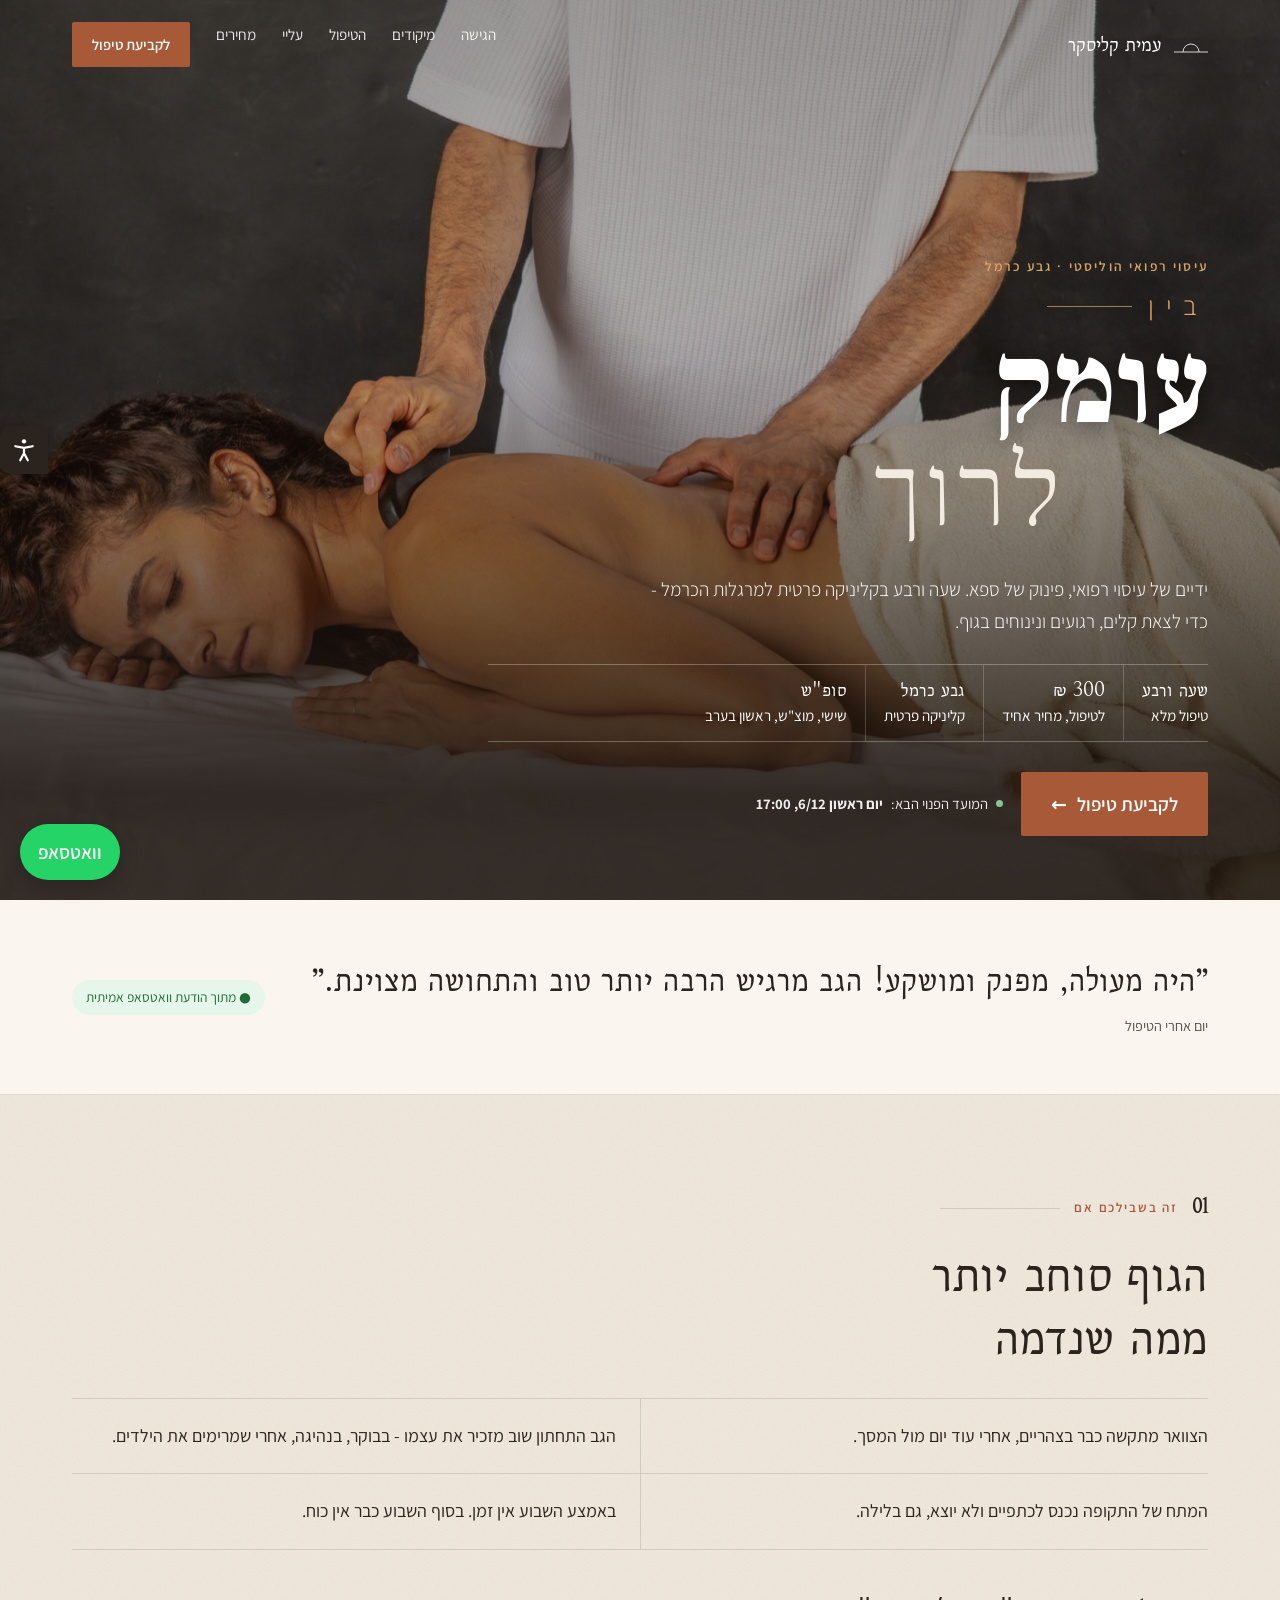
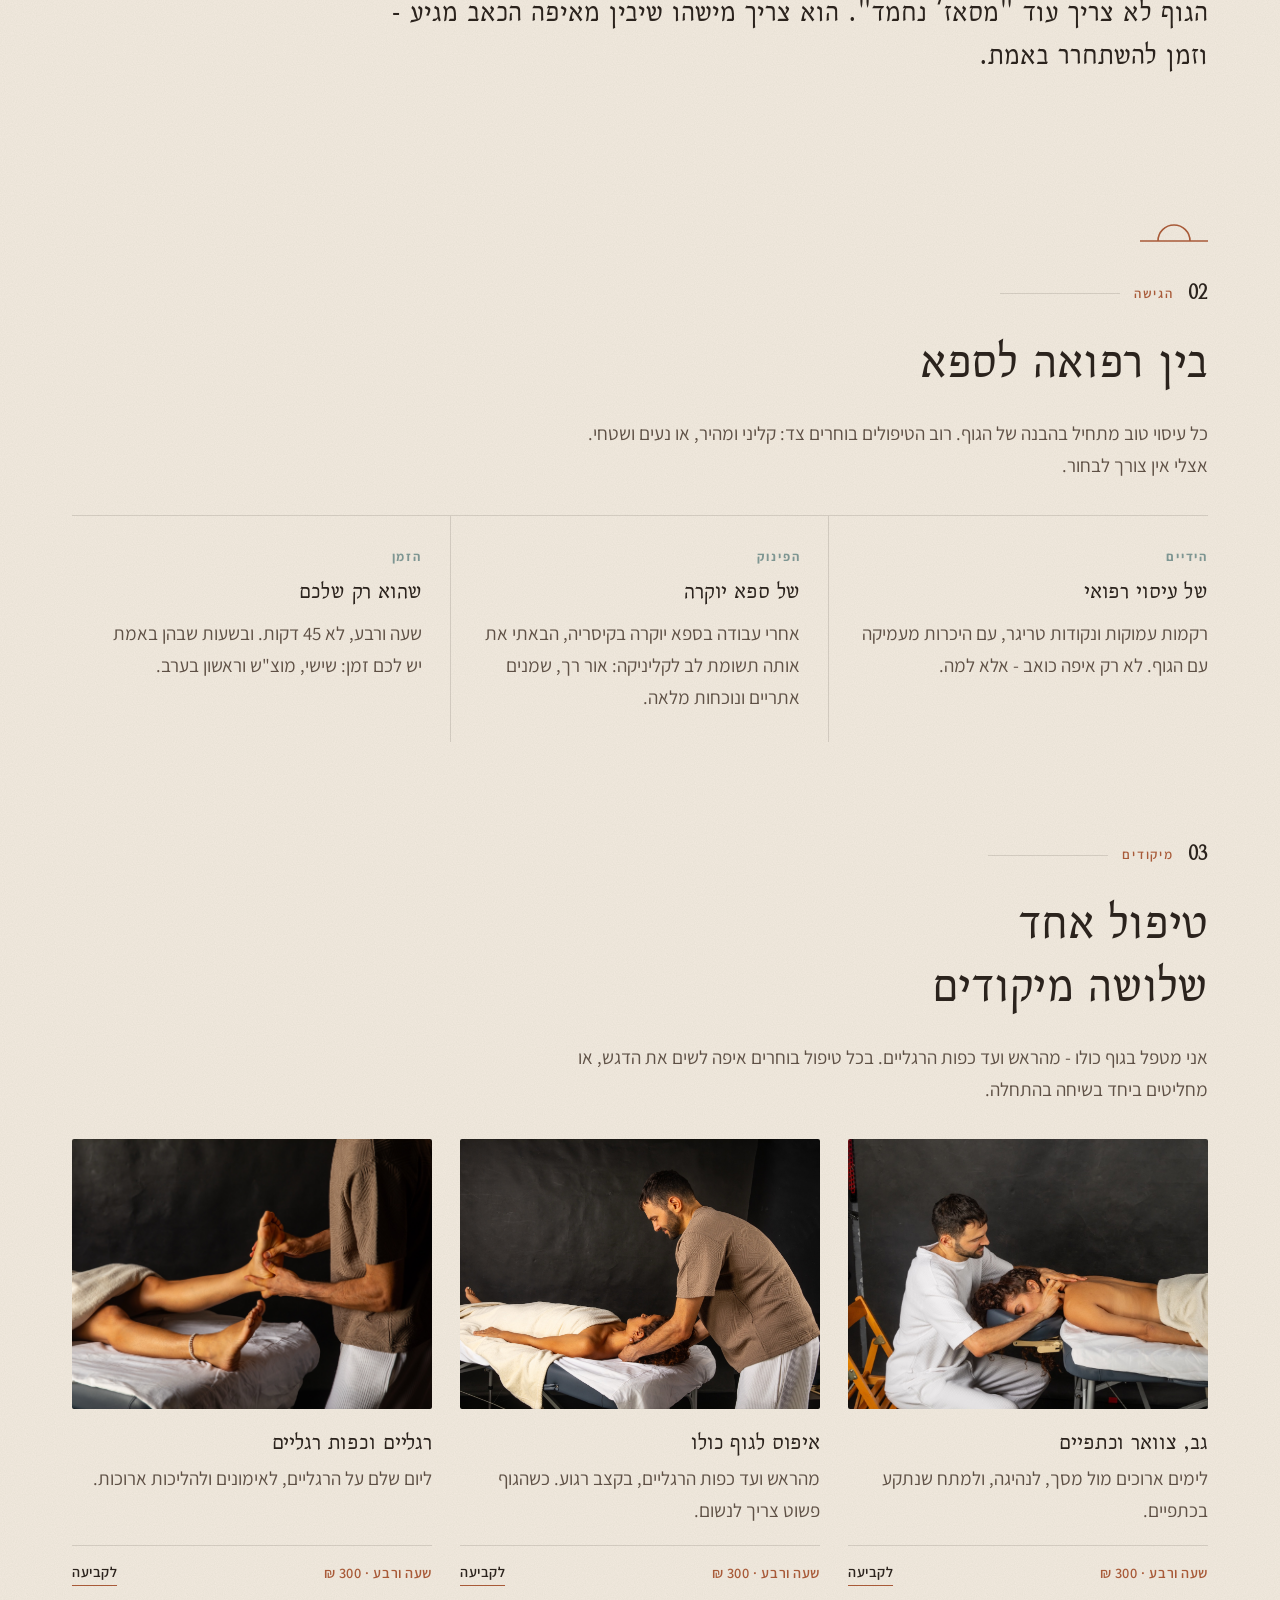
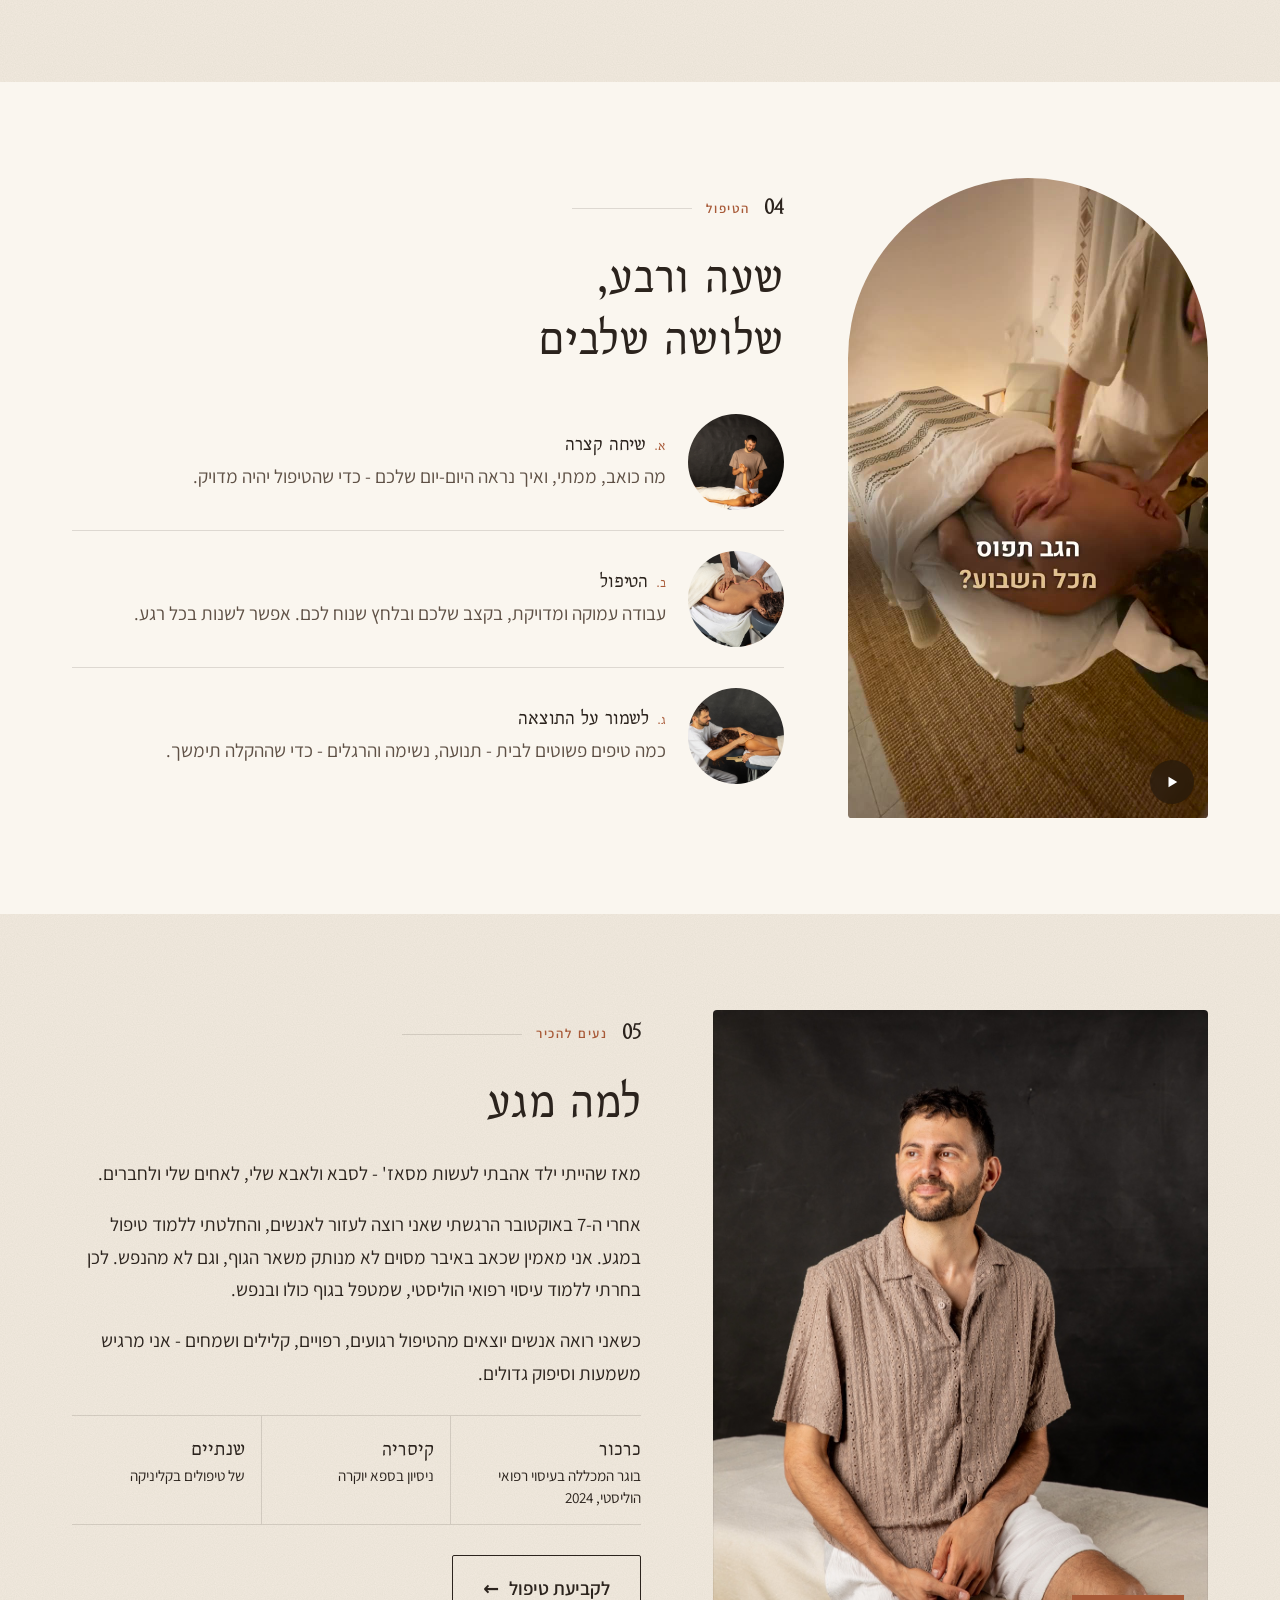
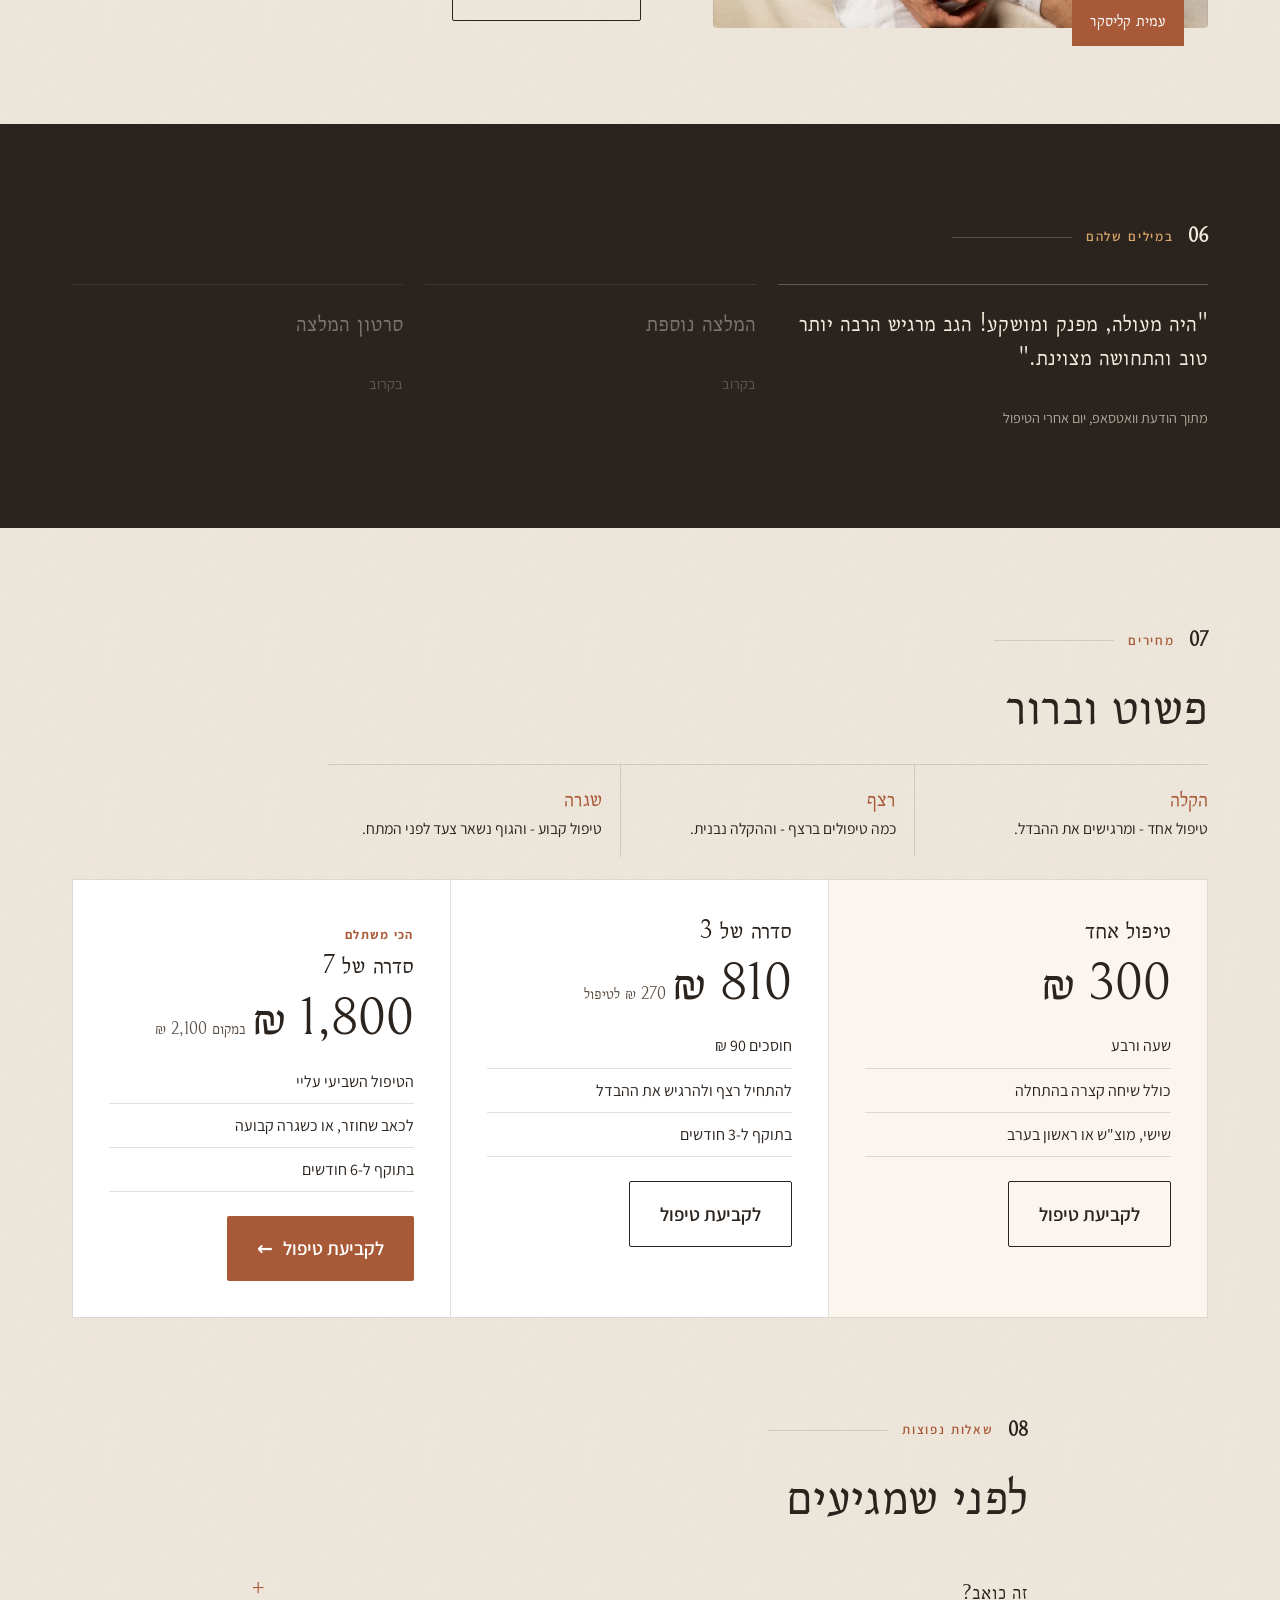
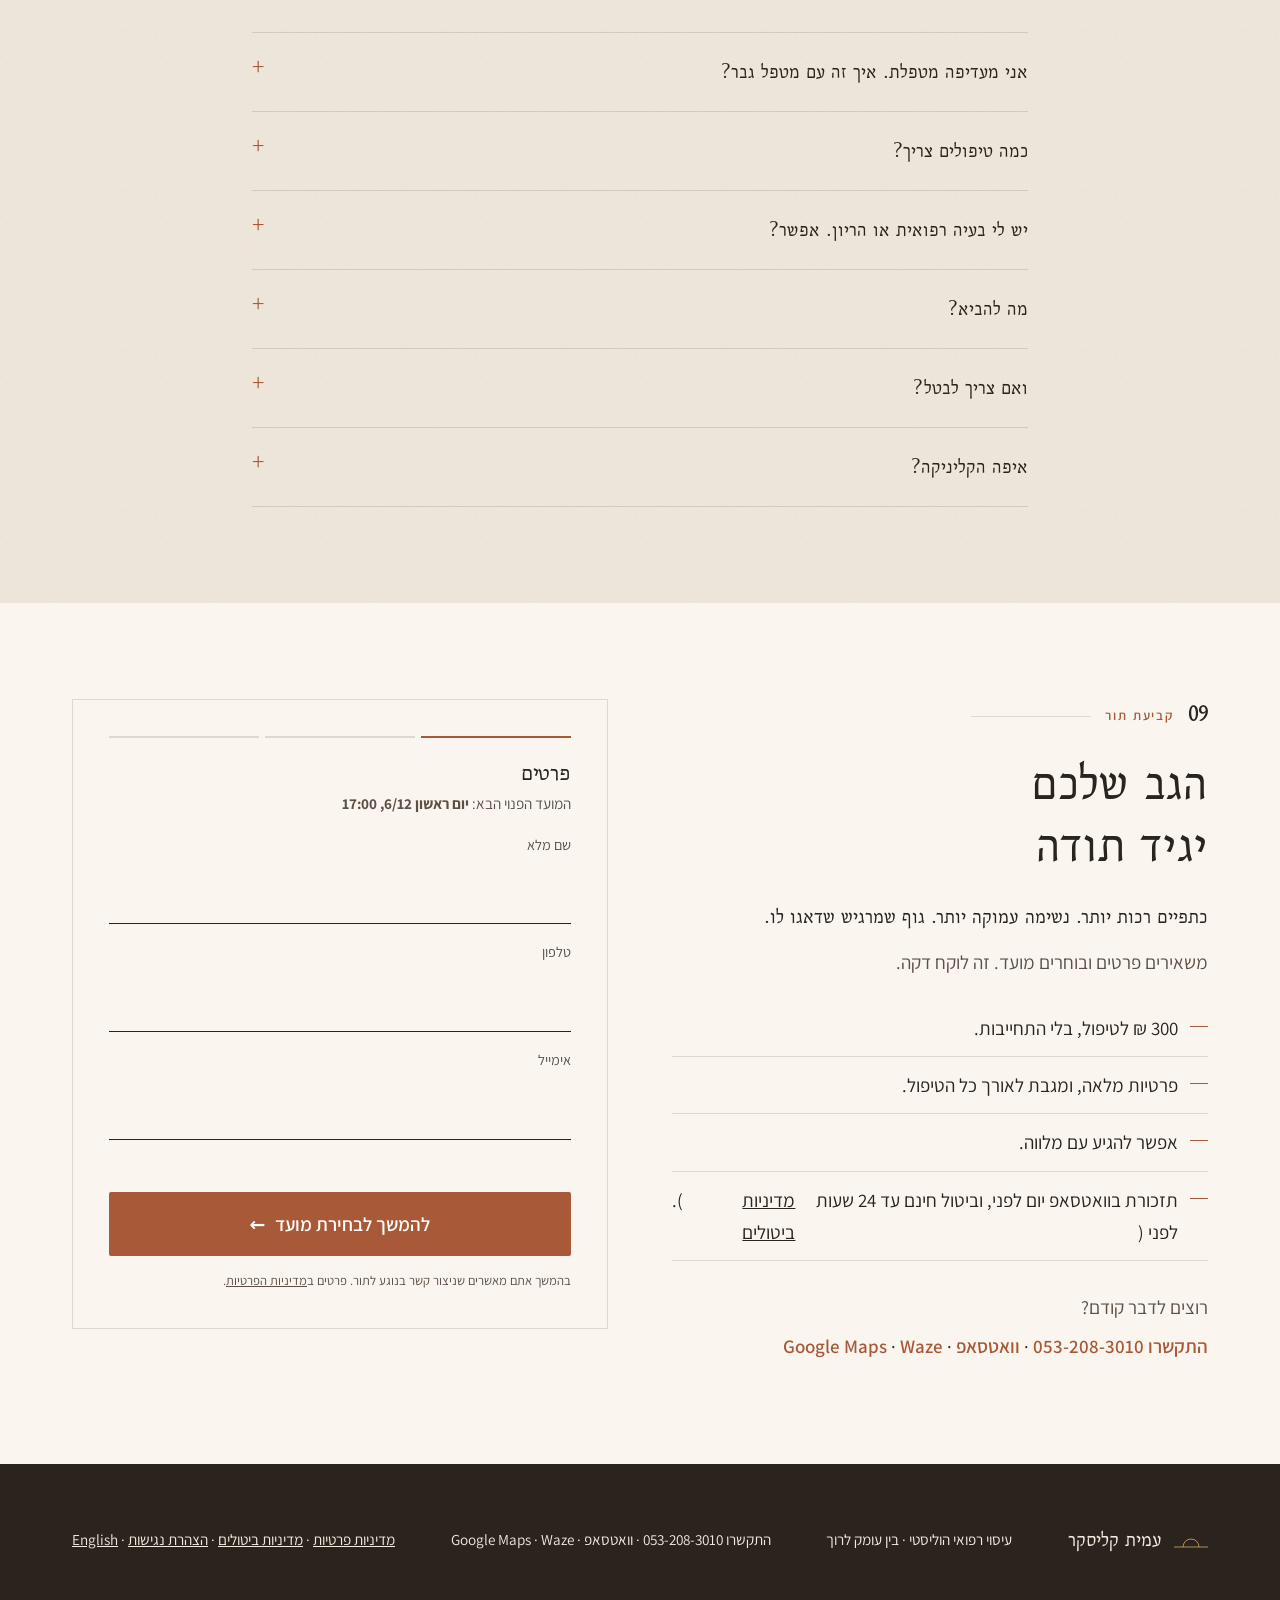
==== commit 976a4ce4: "Accessibility menu and statement, cancellation policy Co-Authored-By: Claude Opus 5.5 <noreply@anthr" ====
--- a/index.html
+++ b/index.html
@@ -28,8 +28,10 @@
   <script src="config.js"></script>
   <!-- site.js loads the Meta Pixel automatically once META_PIXEL_ID is set in config.js -->
   <script src="site.js"></script>
+  <script src="a11y.js" defer></script>
 </head>
 <body class="has-sticky">
+  <a class="skip-link" href="#main">דלגו לתוכן</a>
 
   <!-- Horizon symbol (line + half sun), reused as the logo mark -->
   <svg width="0" height="0" style="position:absolute" aria-hidden="true">
@@ -64,7 +66,7 @@
     </div>
   </header>
 
-  <main>
+  <main id="main" tabindex="-1">
     <div class="proof">
       <div class="wrap">
         <div>
@@ -226,6 +228,7 @@
         <details><summary>כמה טיפולים צריך?</summary><p>הרבה אנשים מרגישים הקלה כבר אחרי הטיפול הראשון. לכאב ותיק שחוזר, בדרך כלל כדאי כמה טיפולים ברצף - ובשביל זה יש סדרות של 3 ושל 7.</p></details>
         <details><summary>יש לי בעיה רפואית או הריון. אפשר?</summary><p>ספרו לי לפני הטיפול. במקרים מסוימים נתאים את הטיפול, ולפעמים נבקש קודם אישור רופא.</p></details>
         <details><summary>מה להביא?</summary><p>שום דבר. מגבות ושמנים יש בקליניקה. כדאי להגיע כמה דקות לפני, בלי למהר.</p></details>
+        <details><summary>ואם צריך לבטל?</summary><p>אפשר לבטל או להזיז בלי עלות עד 24 שעות לפני הטיפול, בהודעה בוואטסאפ. ביטול מאוחר יותר: 50% מהמחיר. במקרים של מחלה, מילואים או חירום - בלי חיוב. <a href="cancellation.html">למדיניות הביטולים המלאה</a>.</p></details>
         <details><summary>איפה הקליניקה?</summary><p>דרך הערבה 48, גבע כרמל - קרוב לעתלית, עין הוד, טירת כרמל ודרום חיפה.</p></details>
       </div>
     </section>
@@ -242,7 +245,7 @@
             <li>300 ₪ לטיפול, בלי התחייבות.</li>
             <li>פרטיות מלאה, ומגבת לאורך כל הטיפול.</li>
             <li>אפשר להגיע עם מלווה.</li>
-            <li>תזכורת בוואטסאפ יום לפני.</li>
+            <li>תזכורת בוואטסאפ יום לפני, וביטול חינם עד 24 שעות לפני (<a href="cancellation.html">מדיניות ביטולים</a>).</li>
           </ul>
           <!-- Call / WhatsApp / navigation buttons (built from config.js) -->
           <div class="talk-first">
@@ -287,7 +290,7 @@
       <a class="brand" href="#"><svg aria-hidden="true"><use href="#hz"/></svg><span data-config="THERAPIST_NAME">עמית קליסקר</span></a>
       <p>עיסוי רפואי הוליסטי · בין עומק לרוך</p>
       <p><span data-contact="small"></span></p>
-      <p><a href="privacy.html">מדיניות פרטיות</a> · <a href="en/" lang="en">English</a></p>
+      <p><a href="privacy.html">מדיניות פרטיות</a> · <a href="cancellation.html">מדיניות ביטולים</a> · <a href="accessibility.html">הצהרת נגישות</a> · <a href="en/" lang="en">English</a></p>
     </div>
   </footer>
 
--- a/styles.css
+++ b/styles.css
@@ -342,3 +342,36 @@
 @keyframes tg-sink { from { transform: translateY(-0.12em); } }
 @keyframes tg-float { from { transform: translateY(0.1em); letter-spacing: 0.12em; } }
 @media (prefers-reduced-motion: reduce) { .tagline span { animation: none !important; } }
+
+/* ---------- Accessibility ---------- */
+.skip-link { position: absolute; inset-inline-start: 12px; top: -60px; z-index: 10000; background: var(--ink); color: #fff; padding: 10px 16px; border-radius: 6px; text-decoration: none; }
+.skip-link:focus { top: 12px; }
+a:focus-visible, button:focus-visible, summary:focus-visible, input:focus-visible, select:focus-visible, textarea:focus-visible, [tabindex]:focus-visible { outline: 3px solid var(--clay); outline-offset: 3px; }
+input:focus-visible { outline: 3px solid var(--clay); }
+
+.a11y-btn { position: fixed; inset-inline-start: 0; top: 50%; transform: translateY(-50%); z-index: 9000; width: 48px; height: 48px; border: 0; border-start-end-radius: 10px; border-end-end-radius: 10px; background: var(--ink); color: #fff; cursor: pointer; display: grid; place-items: center; box-shadow: 0 4px 14px rgba(0, 0, 0, 0.25); }
+[dir="rtl"] .a11y-btn { border-radius: 10px 0 0 10px; inset-inline-start: auto; inset-inline-end: 0; }
+.a11y-btn:hover { background: var(--clay); }
+.a11y-panel { position: fixed; top: 50%; transform: translateY(-50%); inset-inline-end: 56px; z-index: 9001; width: min(300px, calc(100vw - 72px)); background: #fff; color: #1b1612; border-radius: 12px; padding: 14px; box-shadow: 0 12px 40px rgba(0, 0, 0, 0.3); display: grid; gap: 8px; font-family: var(--sans); font-size: 16px; }
+[dir="ltr"] .a11y-panel { inset-inline-end: auto; inset-inline-start: 56px; }
+.a11y-panel[hidden] { display: none; }
+.a11y-head { display: flex; justify-content: space-between; align-items: center; font-size: 1.1rem; }
+.a11y-x { border: 0; background: none; font-size: 1.6rem; line-height: 1; cursor: pointer; color: inherit; padding: 2px 8px; }
+.a11y-row { display: grid; grid-template-columns: 1fr 1fr; gap: 8px; }
+.a11y-panel button:not(.a11y-x) { border: 1px solid #cdbfaf; background: #faf6ef; color: #1b1612; border-radius: 8px; padding: 10px 12px; font: inherit; text-align: start; cursor: pointer; }
+.a11y-panel button[aria-pressed="true"] { background: var(--ink); color: #fff; border-color: var(--ink); }
+.a11y-panel .a11y-reset { text-align: center; }
+.a11y-panel a { color: var(--clay-d); text-align: center; padding-top: 4px; }
+
+html.a11y-contrast body, html.a11y-contrast section, html.a11y-contrast .card, html.a11y-contrast .price, html.a11y-contrast footer { background: #000 !important; color: #fff !important; }
+html.a11y-contrast * { color: #fff !important; border-color: #fff !important; text-shadow: none !important; }
+html.a11y-contrast a { color: #ffe066 !important; }
+html.a11y-contrast .btn { background: #ffe066 !important; color: #000 !important; }
+html.a11y-contrast .hero::after { background: rgba(0, 0, 0, 0.75) !important; }
+html.a11y-contrast .a11y-panel, html.a11y-contrast .a11y-panel * { background: #fff !important; color: #000 !important; border-color: #000 !important; }
+html.a11y-contrast .a11y-panel button[aria-pressed="true"] { background: #000 !important; color: #fff !important; }
+html.a11y-links a { text-decoration: underline !important; text-underline-offset: 3px; outline: 2px dashed currentColor; outline-offset: 2px; }
+html.a11y-font, html.a11y-font * { font-family: Arial, "Assistant", sans-serif !important; letter-spacing: 0.01em !important; }
+html.a11y-still *, html.a11y-still *::before, html.a11y-still *::after { animation: none !important; transition: none !important; scroll-behavior: auto !important; }
+@media (prefers-reduced-motion: reduce) { html { scroll-behavior: auto; } }
+@media print { .a11y-btn, .a11y-panel, .skip-link { display: none !important; } }
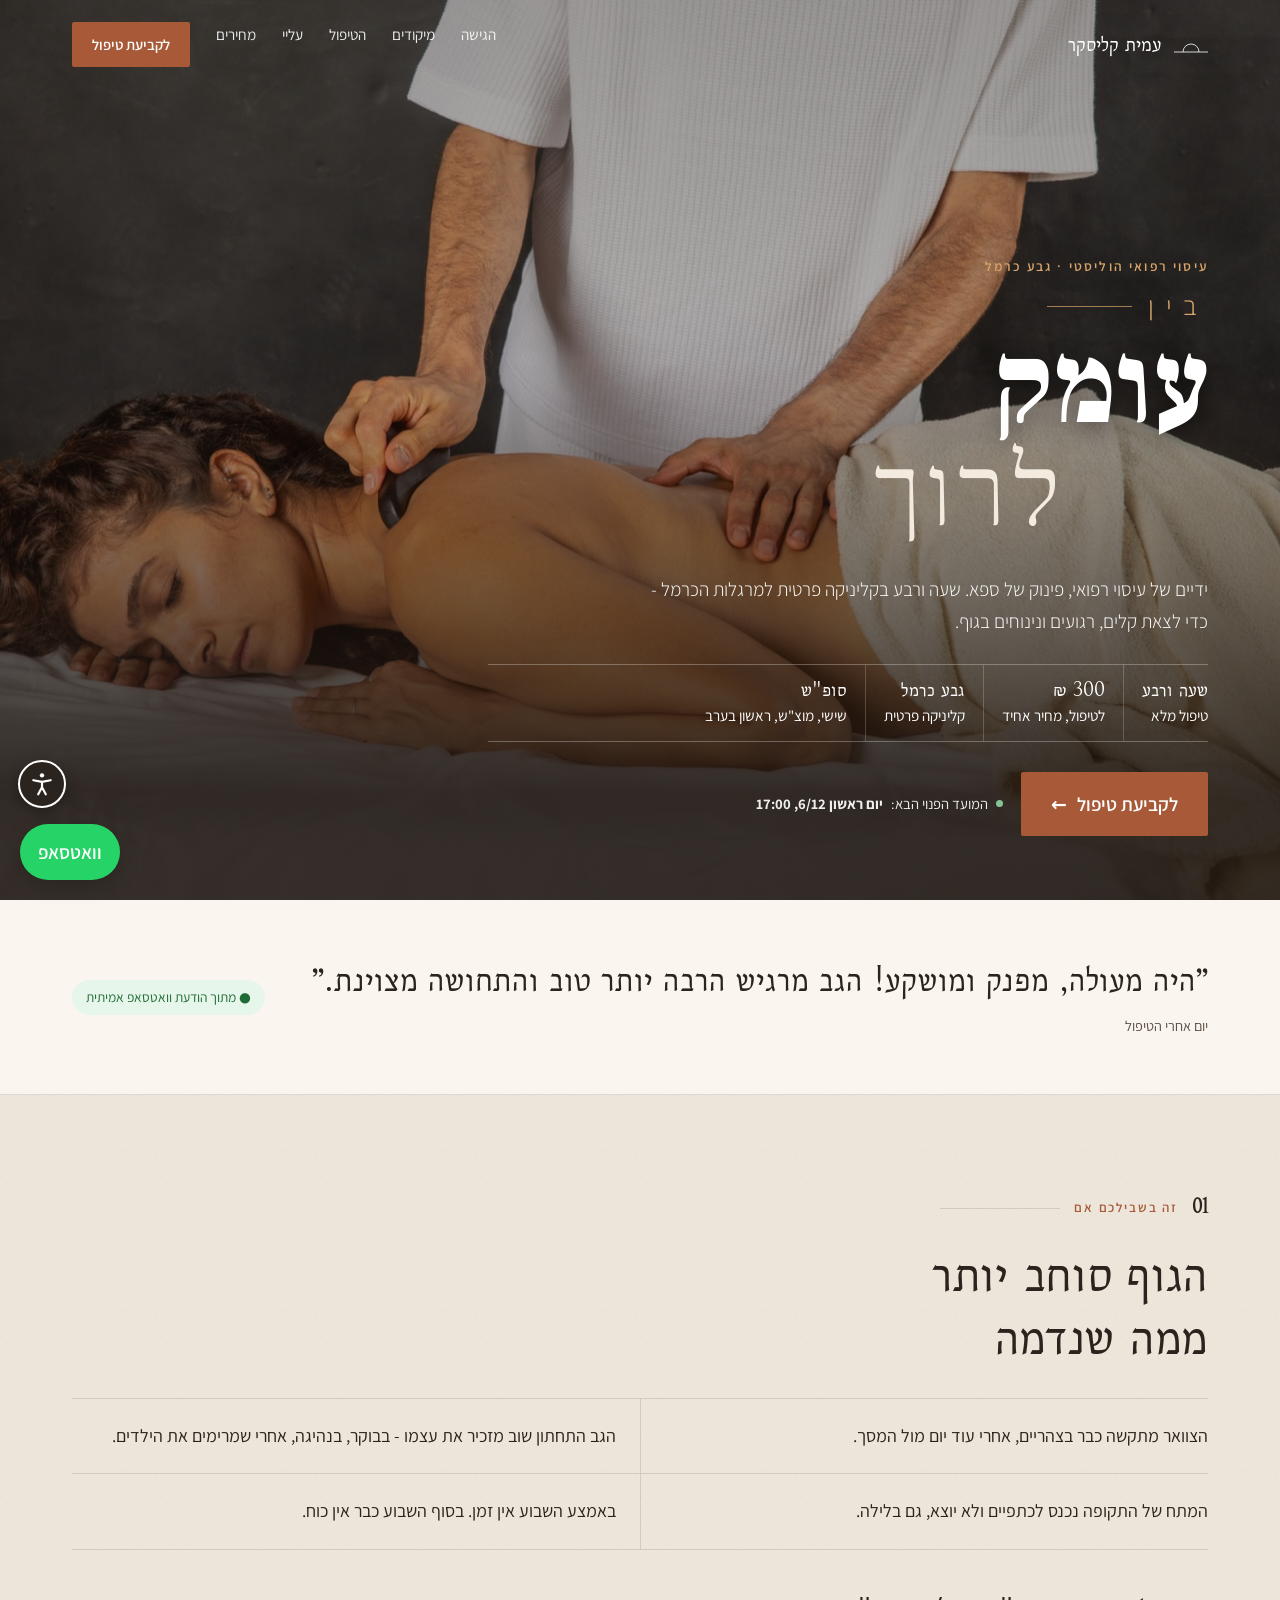
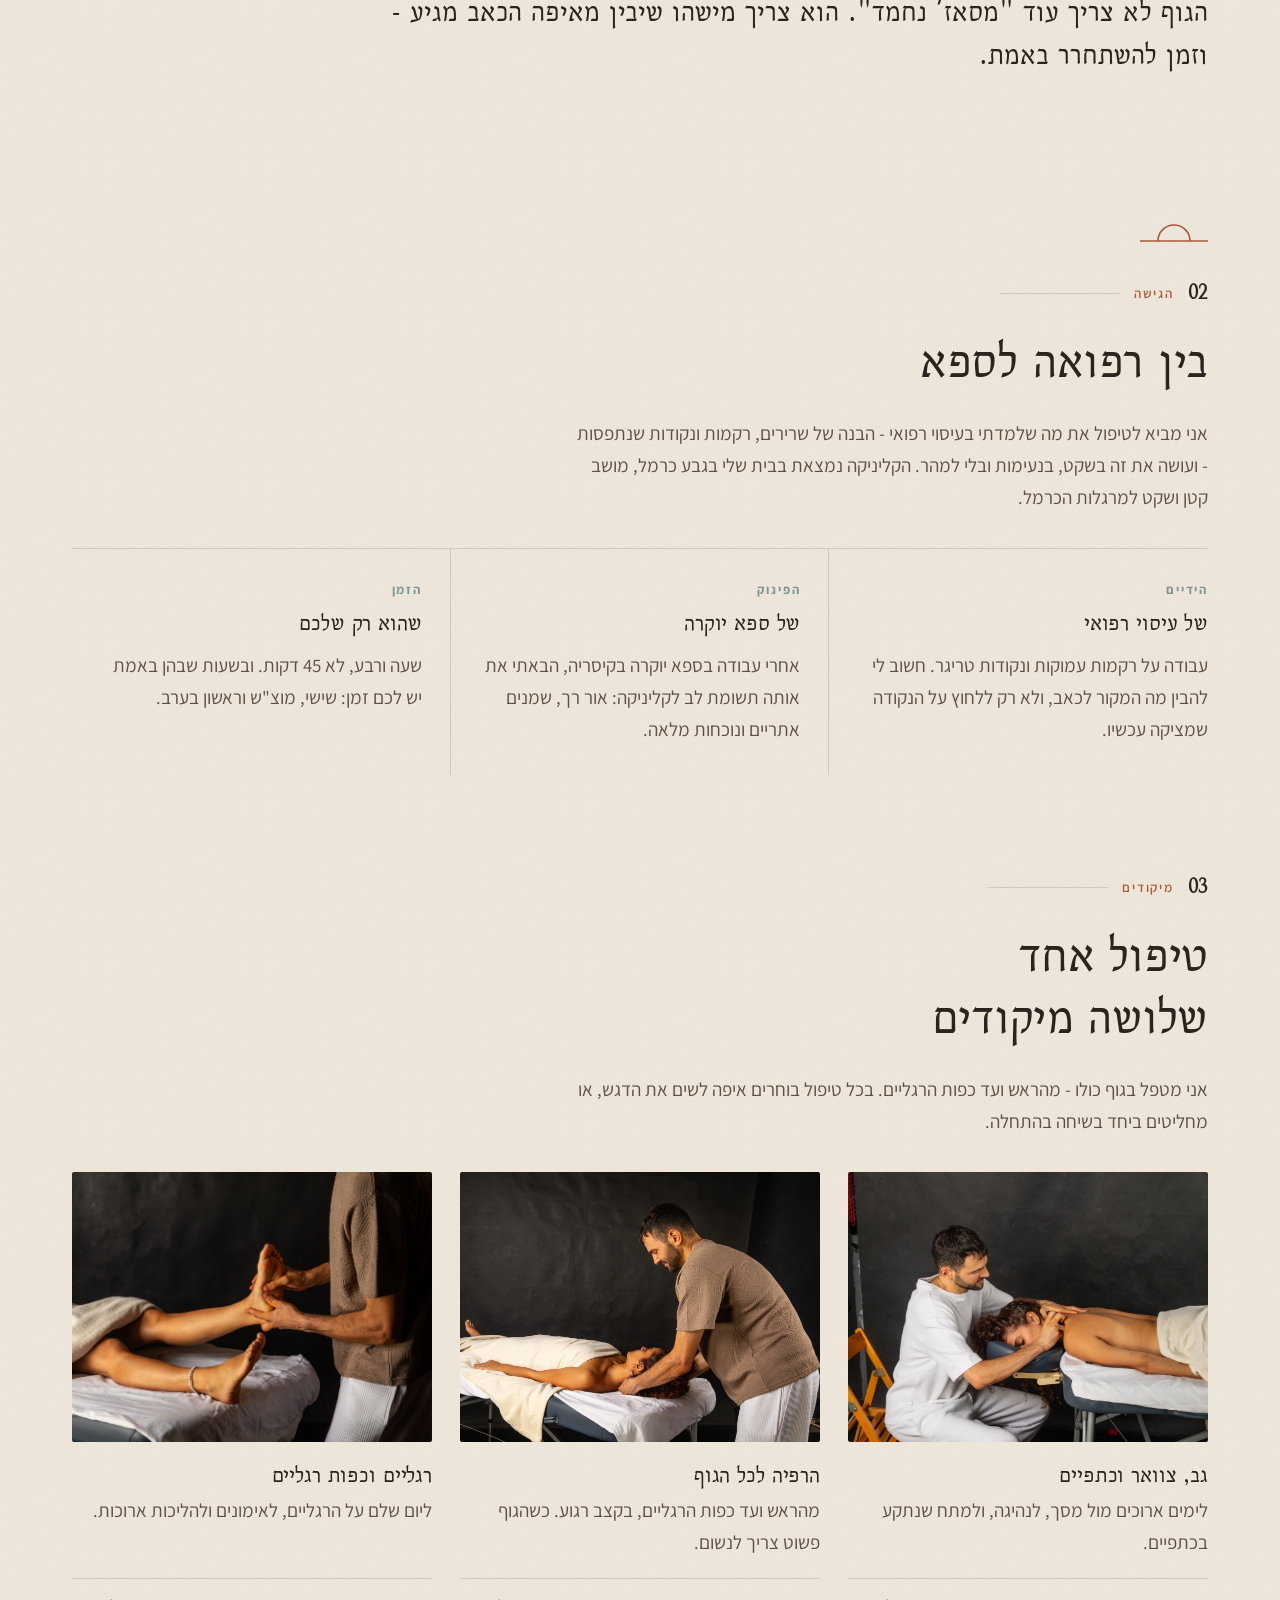
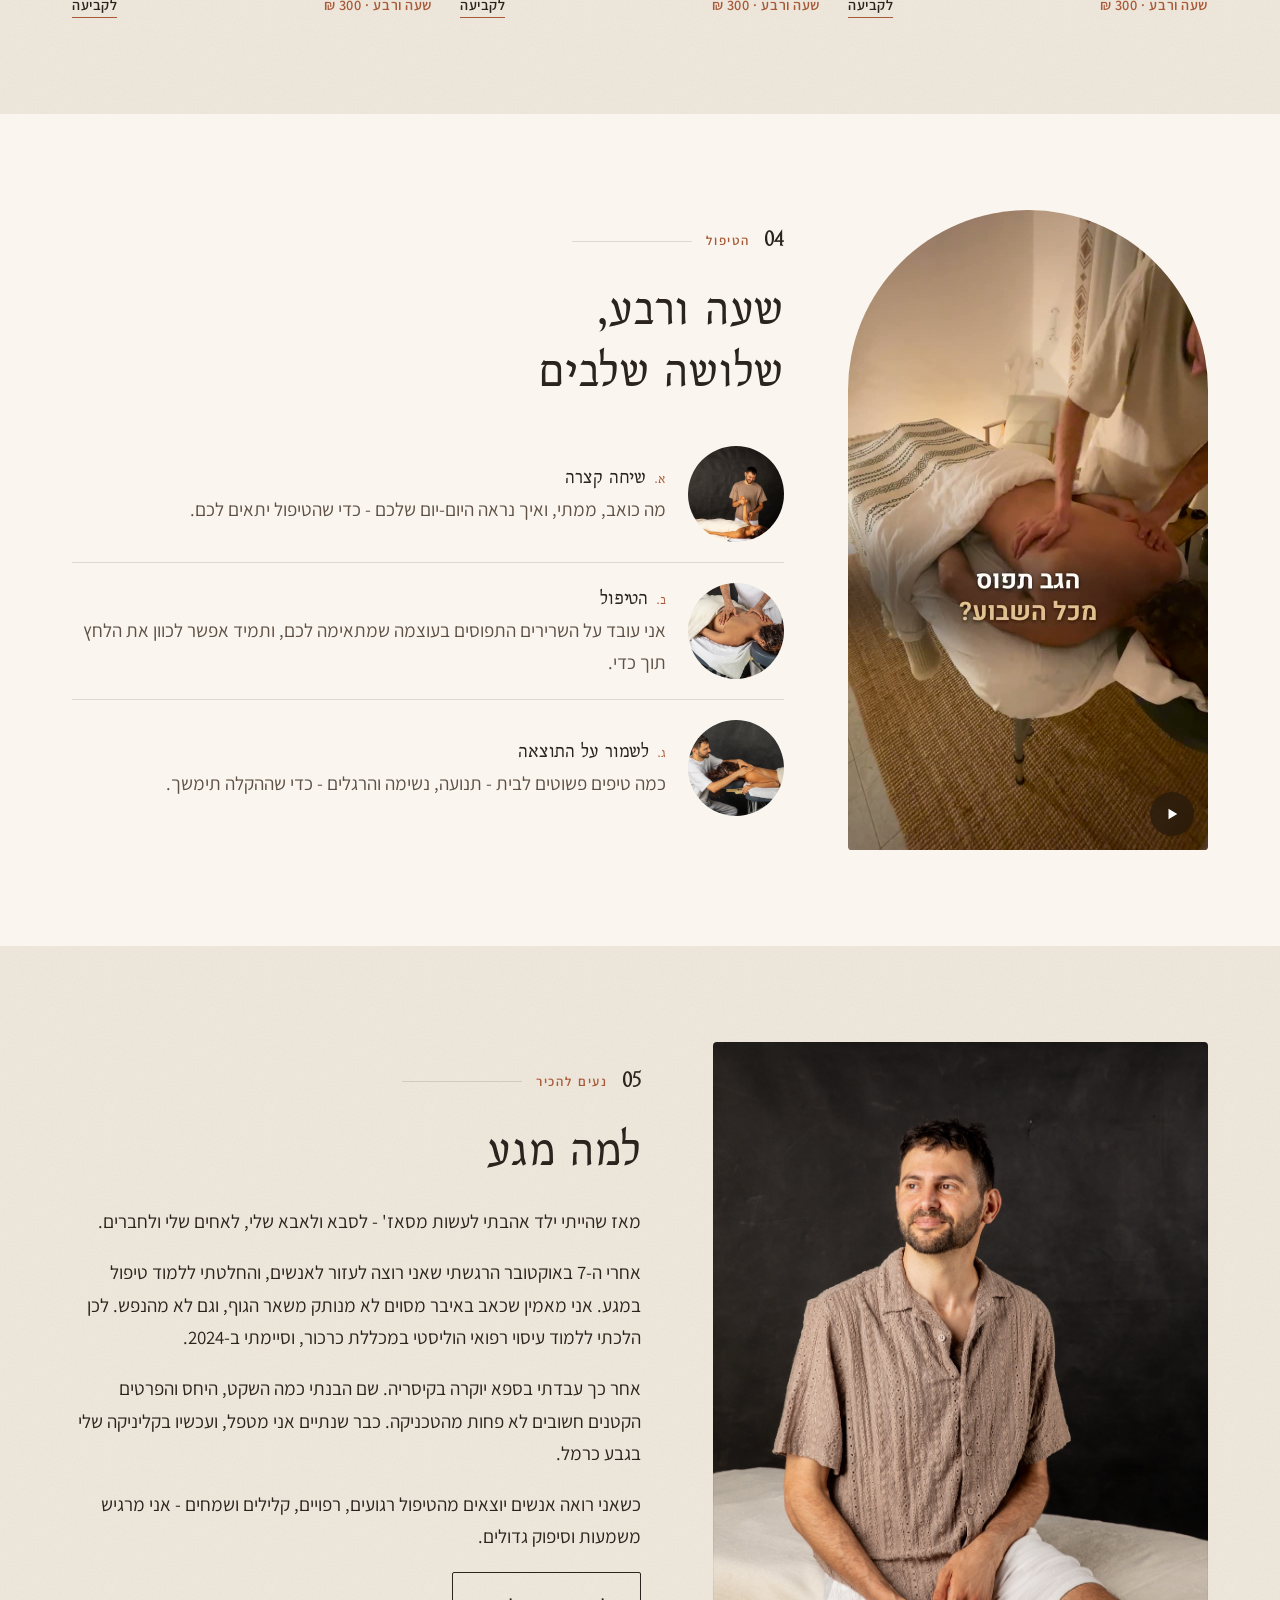
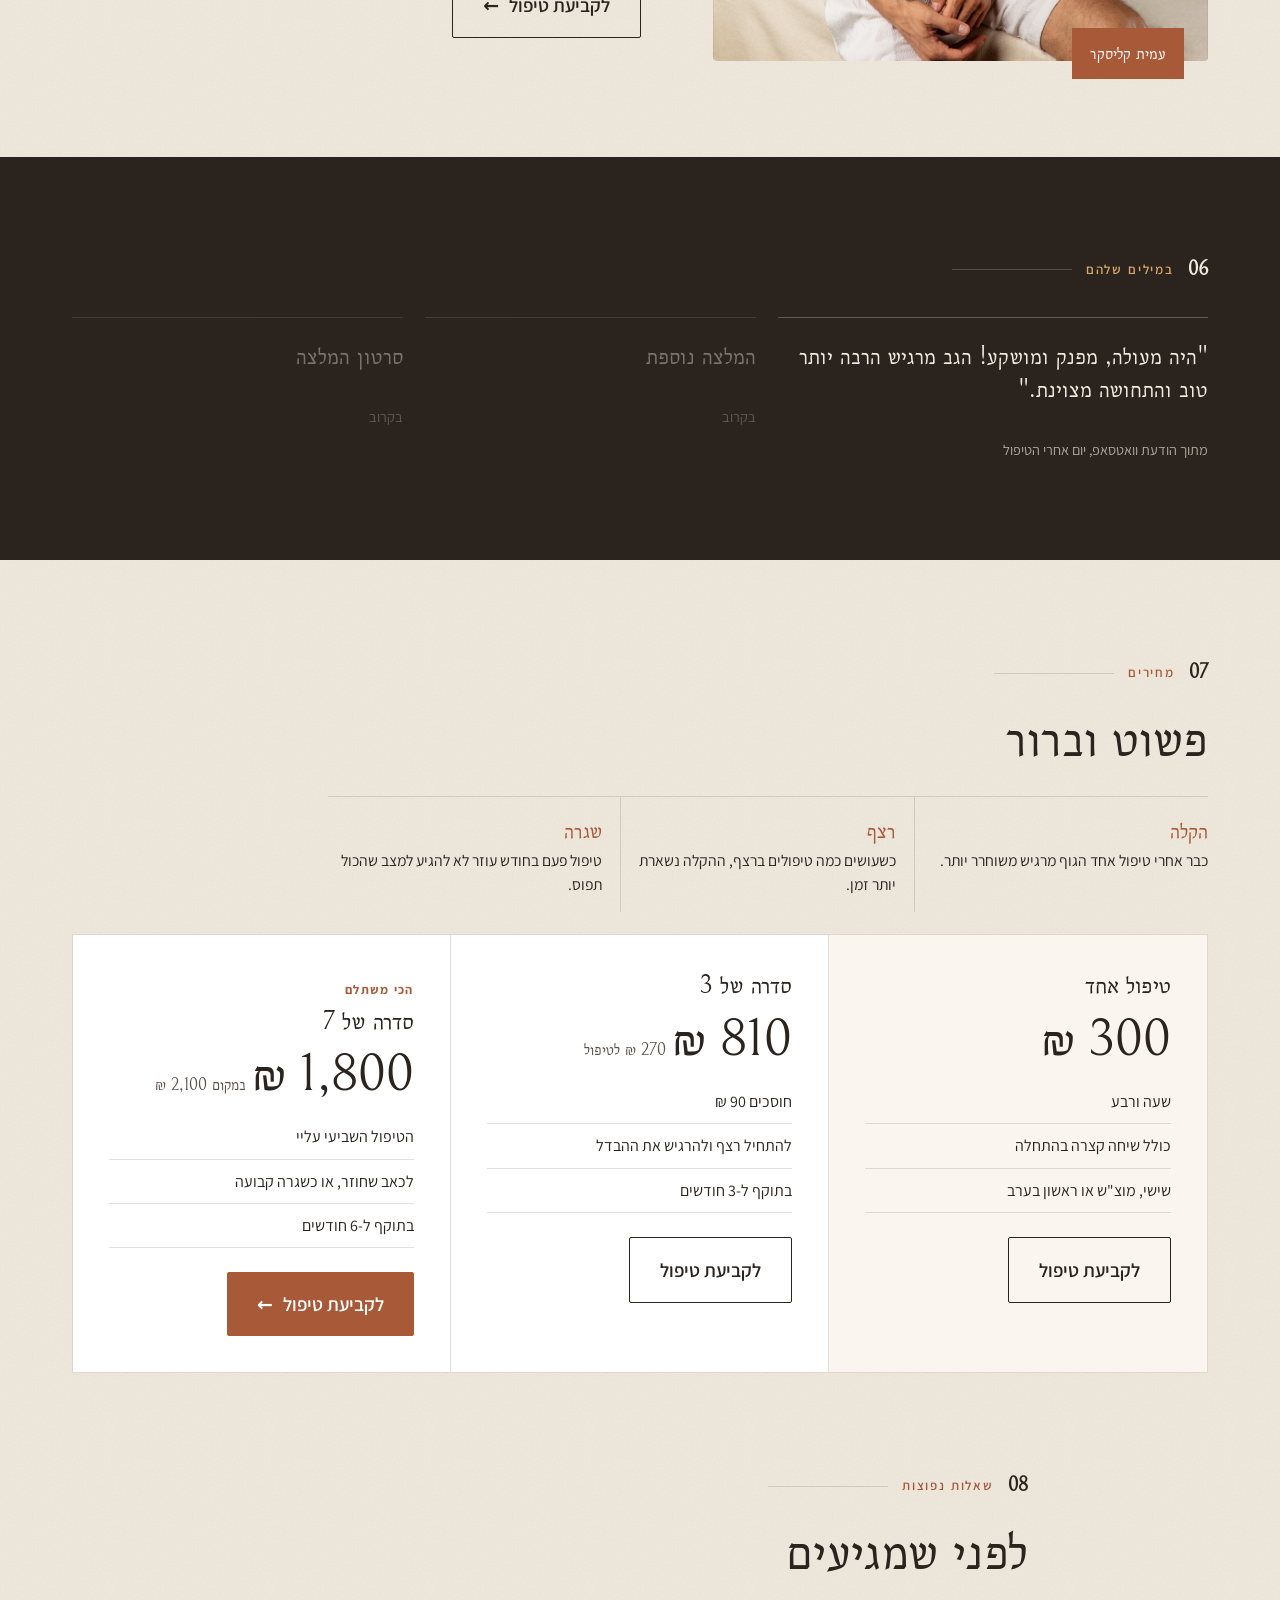
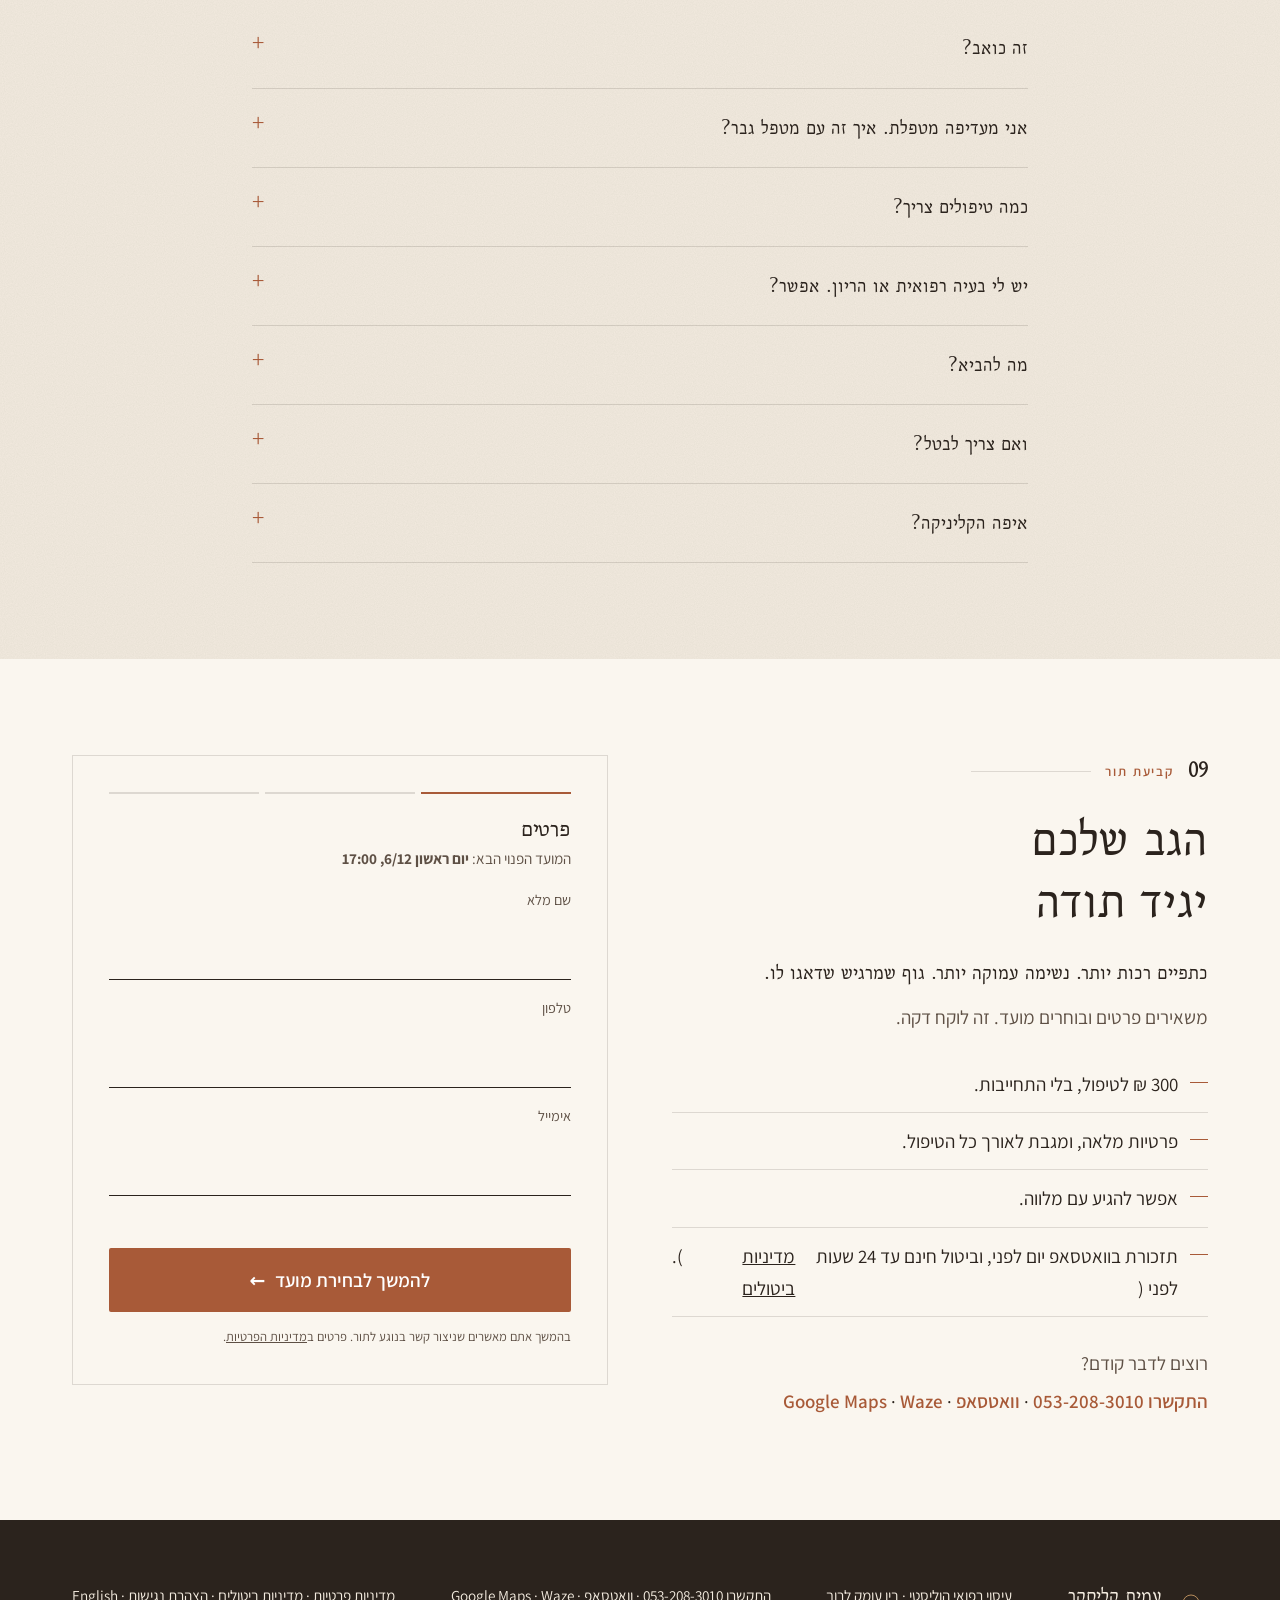
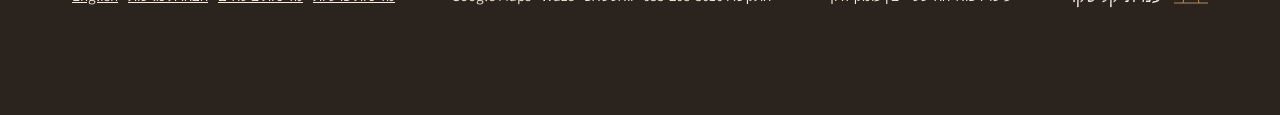
==== commit 3fab3740: "More personal copy; accessibility button in corner Co-Authored-By: Claude Opus 5.5 <noreply@anthropi" ====
--- a/index.html
+++ b/index.html
@@ -22,13 +22,13 @@
   <link rel="preconnect" href="https://fonts.googleapis.com">
   <link rel="preconnect" href="https://fonts.gstatic.com" crossorigin>
   <link href="https://fonts.googleapis.com/css2?family=Assistant:wght@300;400;600;700&family=Bellefair&family=Frank+Ruhl+Libre:wght@300;900&display=swap" rel="stylesheet">
-  <link rel="stylesheet" href="styles.css">
+  <link rel="stylesheet" href="styles.css?v=1113c">
 
   <!-- All settings (booking link, Pixel ID, phone, address, hours, media) live in config.js -->
   <script src="config.js"></script>
   <!-- site.js loads the Meta Pixel automatically once META_PIXEL_ID is set in config.js -->
   <script src="site.js"></script>
-  <script src="a11y.js" defer></script>
+  <script src="a11y.js?v=1113c" defer></script>
 </head>
 <body class="has-sticky">
   <a class="skip-link" href="#main">דלגו לתוכן</a>
@@ -98,9 +98,9 @@
         <svg class="horizon-mark" aria-hidden="true"><use href="#hz"/></svg>
         <div class="label"><span class="num">02</span>הגישה</div>
         <h2>בין רפואה לספא</h2>
-        <p class="muted" style="max-width:640px">כל עיסוי טוב מתחיל בהבנה של הגוף. רוב הטיפולים בוחרים צד: קליני ומהיר, או נעים ושטחי. אצלי אין צורך לבחור.</p>
+        <p class="muted" style="max-width:640px">אני מביא לטיפול את מה שלמדתי בעיסוי רפואי - הבנה של שרירים, רקמות ונקודות שנתפסות - ועושה את זה בשקט, בנעימות ובלי למהר. הקליניקה נמצאת בבית שלי בגבע כרמל, מושב קטן ושקט למרגלות הכרמל.</p>
         <div class="between">
-          <div><div class="tag">הידיים</div><h3>של עיסוי רפואי</h3><p class="muted">רקמות עמוקות ונקודות טריגר, עם היכרות מעמיקה עם הגוף. לא רק איפה כואב - אלא למה.</p></div>
+          <div><div class="tag">הידיים</div><h3>של עיסוי רפואי</h3><p class="muted">עבודה על רקמות עמוקות ונקודות טריגר. חשוב לי להבין מה המקור לכאב, ולא רק ללחוץ על הנקודה שמציקה עכשיו.</p></div>
           <div><div class="tag">הפינוק</div><h3>של ספא יוקרה</h3><p class="muted">אחרי עבודה בספא יוקרה בקיסריה, הבאתי את אותה תשומת לב לקליניקה: אור רך, שמנים אתריים ונוכחות מלאה.</p></div>
           <div><div class="tag">הזמן</div><h3>שהוא רק שלכם</h3><p class="muted">שעה ורבע, לא 45 דקות. ובשעות שבהן באמת יש לכם זמן: שישי, מוצ"ש וראשון בערב.</p></div>
         </div>
@@ -115,7 +115,7 @@
         <p class="muted" style="max-width:640px">אני מטפל בגוף כולו - מהראש ועד כפות הרגליים. בכל טיפול בוחרים איפה לשים את הדגש, או מחליטים ביחד בשיחה בהתחלה.</p>
         <div class="focus">
           <article><img src="photos/web-massage/massage-164.jpg" alt="עבודה על צוואר וכתפיים" style="object-position:30% 40%" loading="lazy"><h3>גב, צוואר וכתפיים</h3><p class="muted">לימים ארוכים מול מסך, לנהיגה, ולמתח שנתקע בכתפיים.</p><div class="meta">שעה ורבע · 300 ₪<a href="#book" data-focus="גב, צוואר וכתפיים">לקביעה</a></div></article>
-          <article><img src="photos/web-massage/massage-096.jpg" alt="עיסוי גוף מלא" style="object-position:50% 50%" loading="lazy"><h3>איפוס לגוף כולו</h3><p class="muted">מהראש ועד כפות הרגליים, בקצב רגוע. כשהגוף פשוט צריך לנשום.</p><div class="meta">שעה ורבע · 300 ₪<a href="#book" data-focus="איפוס לגוף כולו">לקביעה</a></div></article>
+          <article><img src="photos/web-massage/massage-096.jpg" alt="עיסוי גוף מלא" style="object-position:50% 50%" loading="lazy"><h3>הרפיה לכל הגוף</h3><p class="muted">מהראש ועד כפות הרגליים, בקצב רגוע. כשהגוף פשוט צריך לנשום.</p><div class="meta">שעה ורבע · 300 ₪<a href="#book" data-focus="הרפיה לכל הגוף">לקביעה</a></div></article>
           <article><img src="photos/web-massage/massage-113.jpg" alt="עבודה על רגליים וכפות רגליים" style="object-position:40% 50%" loading="lazy"><h3>רגליים וכפות רגליים</h3><p class="muted">ליום שלם על הרגליים, לאימונים ולהליכות ארוכות.</p><div class="meta">שעה ורבע · 300 ₪<a href="#book" data-focus="רגליים וכפות רגליים">לקביעה</a></div></article>
         </div>
       </div>
@@ -132,8 +132,8 @@
           <div class="label"><span class="num">04</span>הטיפול</div>
           <h2>שעה ורבע,<br>שלושה שלבים</h2>
           <div class="steps">
-            <div class="step"><div class="thumb" data-session-photo="0"></div><div><h3><span>א.</span>שיחה קצרה</h3><p class="muted">מה כואב, ממתי, ואיך נראה היום-יום שלכם - כדי שהטיפול יהיה מדויק.</p></div></div>
-            <div class="step"><div class="thumb" data-session-photo="1"></div><div><h3><span>ב.</span>הטיפול</h3><p class="muted">עבודה עמוקה ומדויקת, בקצב שלכם ובלחץ שנוח לכם. אפשר לשנות בכל רגע.</p></div></div>
+            <div class="step"><div class="thumb" data-session-photo="0"></div><div><h3><span>א.</span>שיחה קצרה</h3><p class="muted">מה כואב, ממתי, ואיך נראה היום-יום שלכם - כדי שהטיפול יתאים לכם.</p></div></div>
+            <div class="step"><div class="thumb" data-session-photo="1"></div><div><h3><span>ב.</span>הטיפול</h3><p class="muted">אני עובד על השרירים התפוסים בעוצמה שמתאימה לכם, ותמיד אפשר לכוון את הלחץ תוך כדי.</p></div></div>
             <div class="step"><div class="thumb" data-session-photo="2"></div><div><h3><span>ג.</span>לשמור על התוצאה</h3><p class="muted">כמה טיפים פשוטים לבית - תנועה, נשימה והרגלים - כדי שההקלה תימשך.</p></div></div>
           </div>
         </div>
@@ -151,13 +151,9 @@
           <div class="label"><span class="num">05</span>נעים להכיר</div>
           <h2>למה מגע</h2>
           <p>מאז שהייתי ילד אהבתי לעשות מסאז' - לסבא ולאבא שלי, לאחים שלי ולחברים.</p>
-          <p>אחרי ה-7 באוקטובר הרגשתי שאני רוצה לעזור לאנשים, והחלטתי ללמוד טיפול במגע. אני מאמין שכאב באיבר מסוים לא מנותק משאר הגוף, וגם לא מהנפש. לכן בחרתי ללמוד עיסוי רפואי הוליסטי, שמטפל בגוף כולו ובנפש.</p>
+          <p>אחרי ה-7 באוקטובר הרגשתי שאני רוצה לעזור לאנשים, והחלטתי ללמוד טיפול במגע. אני מאמין שכאב באיבר מסוים לא מנותק משאר הגוף, וגם לא מהנפש. לכן הלכתי ללמוד עיסוי רפואי הוליסטי במכללת כרכור, וסיימתי ב-2024.</p>
+          <p>אחר כך עבדתי בספא יוקרה בקיסריה. שם הבנתי כמה השקט, היחס והפרטים הקטנים חשובים לא פחות מהטכניקה. כבר שנתיים אני מטפל, ועכשיו בקליניקה שלי בגבע כרמל.</p>
           <p>כשאני רואה אנשים יוצאים מהטיפול רגועים, רפויים, קלילים ושמחים - אני מרגיש משמעות וסיפוק גדולים.</p>
-          <div class="creds">
-            <div><b>כרכור</b>בוגר המכללה בעיסוי רפואי הוליסטי, 2024</div>
-            <div><b>קיסריה</b>ניסיון בספא יוקרה</div>
-            <div><b>שנתיים</b>של טיפולים בקליניקה</div>
-          </div>
           <a class="btn line" href="#book">לקביעת טיפול <span class="arr">←</span></a>
         </div>
       </div>
@@ -182,9 +178,9 @@
         <div class="label"><span class="num">07</span>מחירים</div>
         <h2>פשוט וברור</h2>
         <div class="routine">
-          <div><b>הקלה</b>טיפול אחד - ומרגישים את ההבדל.</div>
-          <div><b>רצף</b>כמה טיפולים ברצף - וההקלה נבנית.</div>
-          <div><b>שגרה</b>טיפול קבוע - והגוף נשאר צעד לפני המתח.</div>
+          <div><b>הקלה</b>כבר אחרי טיפול אחד הגוף מרגיש משוחרר יותר.</div>
+          <div><b>רצף</b>כשעושים כמה טיפולים ברצף, ההקלה נשארת יותר זמן.</div>
+          <div><b>שגרה</b>טיפול פעם בחודש עוזר לא להגיע למצב שהכול תפוס.</div>
         </div>
         <div class="prices">
           <div class="price">
@@ -216,15 +212,10 @@
         <div class="label"><span class="num">08</span>שאלות נפוצות</div>
         <h2>לפני שמגיעים</h2>
         <details><summary>זה כואב?</summary><p>הלחץ מותאם אליכם ואפשר לשנות אותו בכל רגע. בעבודה על נקודות תפוסות יכולה להיות תחושה חזקה, אבל תמיד בגבול הנוח.</p></details>
-        <details><summary>אני מעדיפה מטפלת. איך זה עם מטפל גבר?</summary><p>זו שאלה לגיטימית, ושואלים אותה הרבה. ככה זה עובד אצלי:</p>
-          <ul>
-            <li>הטיפול מקצועי וטיפולי בלבד. בשיחה הקצרה בהתחלה נסכם יחד על אילו אזורים עובדים - ורק עליהם.</li>
-            <li>את מחליטה מה להוריד. התחתונים נשארים, ואפשר גם להישאר בבגדים קלים.</li>
-            <li>הגוף מכוסה במגבת לאורך כל הטיפול, ורק האזור שמטופל באותו רגע חשוף. החזה והאזורים האינטימיים תמיד מכוסים.</li>
-            <li>אני בודק איתך את הלחץ והנוחות לאורך הטיפול, ואפשר לעצור או לשנות בכל רגע, בלי להסביר.</li>
-            <li>אם יותר נוח לך, אפשר להגיע עם מלווה.</li>
-            <li>רוצה לשאול משהו לפני שקובעים? <a class="js-wa" href="https://wa.me/972532083010" target="_blank" rel="noopener" data-ev="Contact">כתבי לי בוואטסאפ</a>.</li>
-          </ul></details>
+        <details><summary>אני מעדיפה מטפלת. איך זה עם מטפל גבר?</summary><p>שואלים אותי את זה הרבה, ואני מבין לגמרי. חשוב לי שתרגישי בנוח מהרגע שאת נכנסת ועד שאת יוצאת.</p>
+          <p>בהתחלה אנחנו מדברים כמה דקות ומחליטים ביחד על אילו אזורים עובדים - ורק עליהם. את מחליטה מה להוריד: התחתונים נשארים, ואפשר גם להישאר בבגדים קלים. כל הזמן את מכוסה במגבת, ורק האזור שאני עובד עליו באותו רגע פתוח. החזה והאזורים האינטימיים תמיד מכוסים.</p>
+          <p>במהלך הטיפול אני שואל איך הלחץ ואיך את מרגישה. אם משהו לא נוח, אפשר לעצור או לשנות בכל רגע, בלי להסביר. ואם יותר נעים לך להגיע עם מישהו, זה בסדר גמור.</p>
+          <p>רוצה לשאול משהו לפני שקובעים? <a class="js-wa" href="https://wa.me/972532083010" target="_blank" rel="noopener" data-ev="Contact">כתבי לי בוואטסאפ</a>.</p></details>
         <details><summary>כמה טיפולים צריך?</summary><p>הרבה אנשים מרגישים הקלה כבר אחרי הטיפול הראשון. לכאב ותיק שחוזר, בדרך כלל כדאי כמה טיפולים ברצף - ובשביל זה יש סדרות של 3 ושל 7.</p></details>
         <details><summary>יש לי בעיה רפואית או הריון. אפשר?</summary><p>ספרו לי לפני הטיפול. במקרים מסוימים נתאים את הטיפול, ולפעמים נבקש קודם אישור רופא.</p></details>
         <details><summary>מה להביא?</summary><p>שום דבר. מגבות ושמנים יש בקליניקה. כדאי להגיע כמה דקות לפני, בלי למהר.</p></details>
--- a/styles.css
+++ b/styles.css
@@ -349,11 +349,11 @@
 a:focus-visible, button:focus-visible, summary:focus-visible, input:focus-visible, select:focus-visible, textarea:focus-visible, [tabindex]:focus-visible { outline: 3px solid var(--clay); outline-offset: 3px; }
 input:focus-visible { outline: 3px solid var(--clay); }
 
-.a11y-btn { position: fixed; inset-inline-start: 0; top: 50%; transform: translateY(-50%); z-index: 9000; width: 48px; height: 48px; border: 0; border-start-end-radius: 10px; border-end-end-radius: 10px; background: var(--ink); color: #fff; cursor: pointer; display: grid; place-items: center; box-shadow: 0 4px 14px rgba(0, 0, 0, 0.25); }
-[dir="rtl"] .a11y-btn { border-radius: 10px 0 0 10px; inset-inline-start: auto; inset-inline-end: 0; }
+.a11y-btn { position: fixed; inset-inline-end: 18px; bottom: 92px; z-index: 9000; width: 48px; height: 48px; border: 2px solid #fff; border-radius: 50%; background: var(--ink); color: #fff; cursor: pointer; display: grid; place-items: center; box-shadow: 0 4px 14px rgba(0, 0, 0, 0.3); }
+.has-sticky .a11y-btn { bottom: 92px; }
+@media (max-width: 760px) { .has-sticky .a11y-btn { bottom: 96px; } }
 .a11y-btn:hover { background: var(--clay); }
-.a11y-panel { position: fixed; top: 50%; transform: translateY(-50%); inset-inline-end: 56px; z-index: 9001; width: min(300px, calc(100vw - 72px)); background: #fff; color: #1b1612; border-radius: 12px; padding: 14px; box-shadow: 0 12px 40px rgba(0, 0, 0, 0.3); display: grid; gap: 8px; font-family: var(--sans); font-size: 16px; }
-[dir="ltr"] .a11y-panel { inset-inline-end: auto; inset-inline-start: 56px; }
+.a11y-panel { position: fixed; bottom: 150px; inset-inline-end: 18px; z-index: 9001; width: min(300px, calc(100vw - 72px)); background: #fff; color: #1b1612; border-radius: 12px; padding: 14px; box-shadow: 0 12px 40px rgba(0, 0, 0, 0.3); display: grid; gap: 8px; font-family: var(--sans); font-size: 16px; }
 .a11y-panel[hidden] { display: none; }
 .a11y-head { display: flex; justify-content: space-between; align-items: center; font-size: 1.1rem; }
 .a11y-x { border: 0; background: none; font-size: 1.6rem; line-height: 1; cursor: pointer; color: inherit; padding: 2px 8px; }
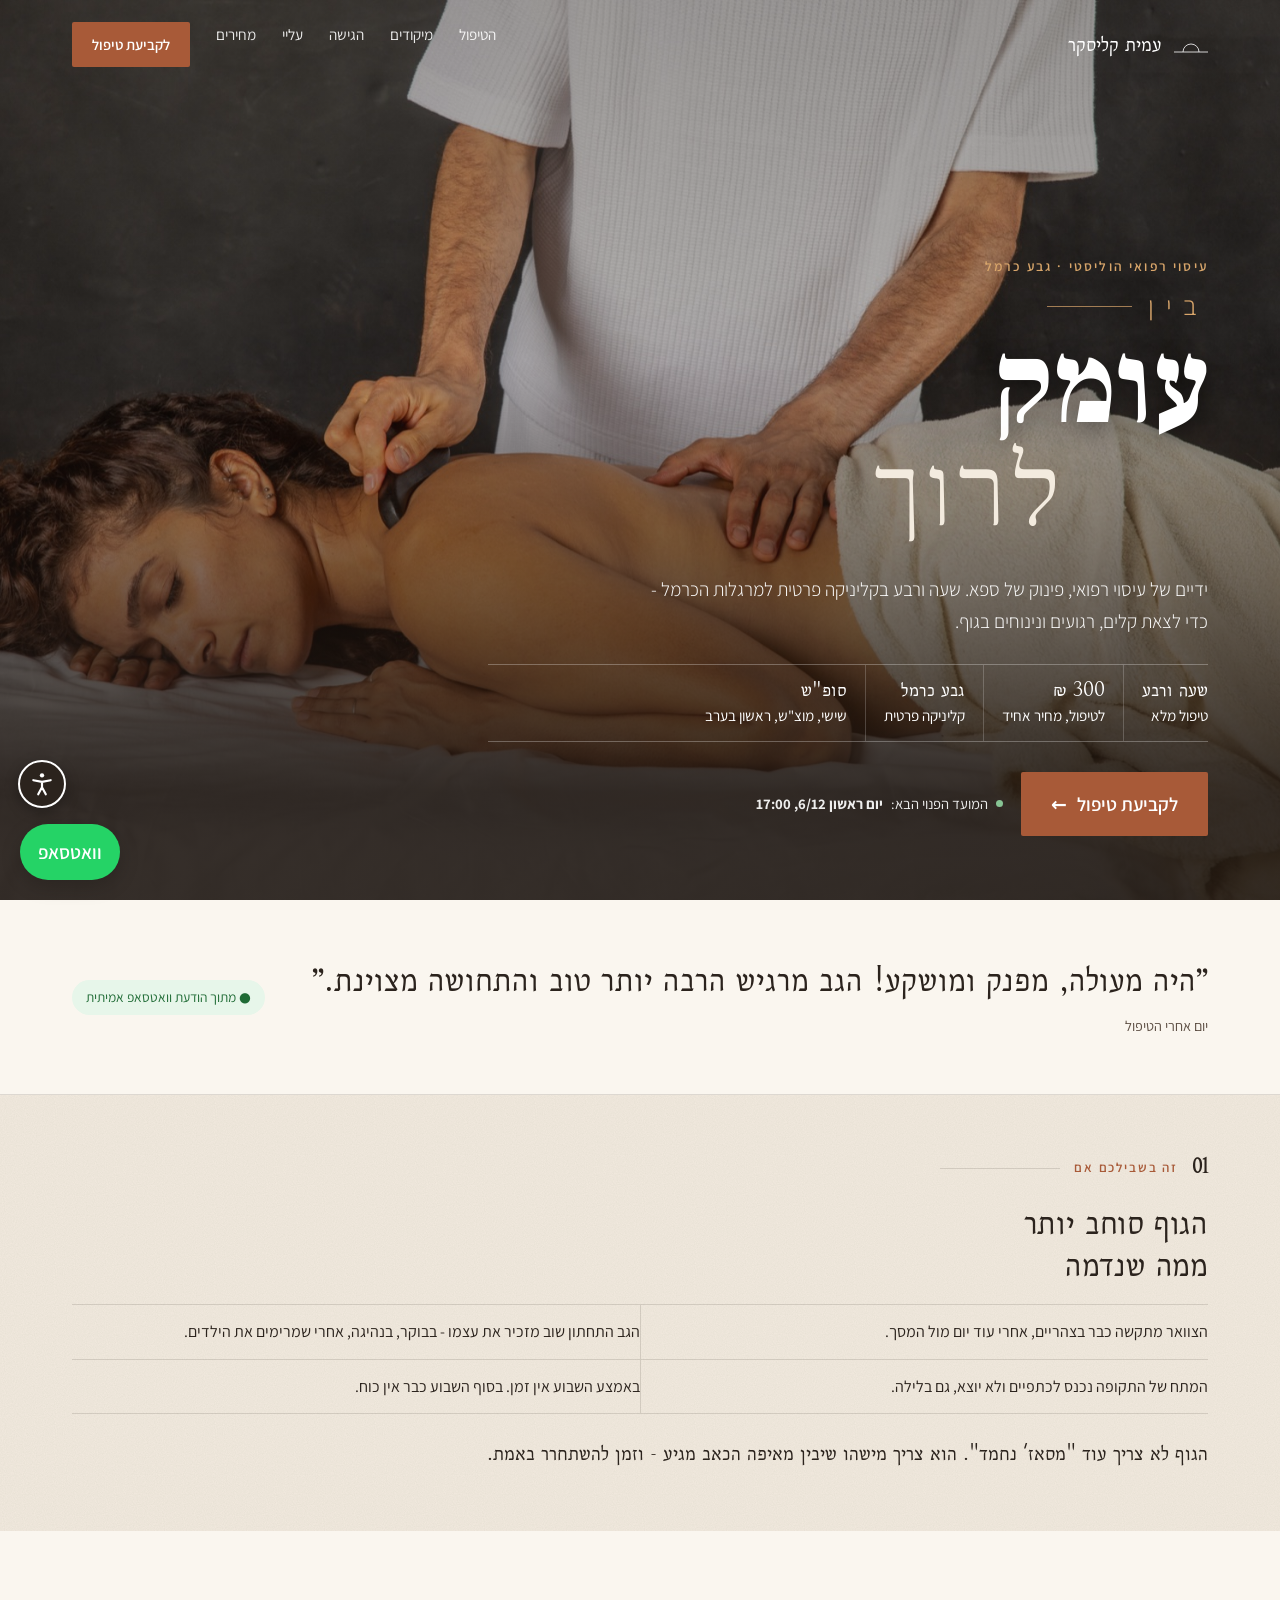
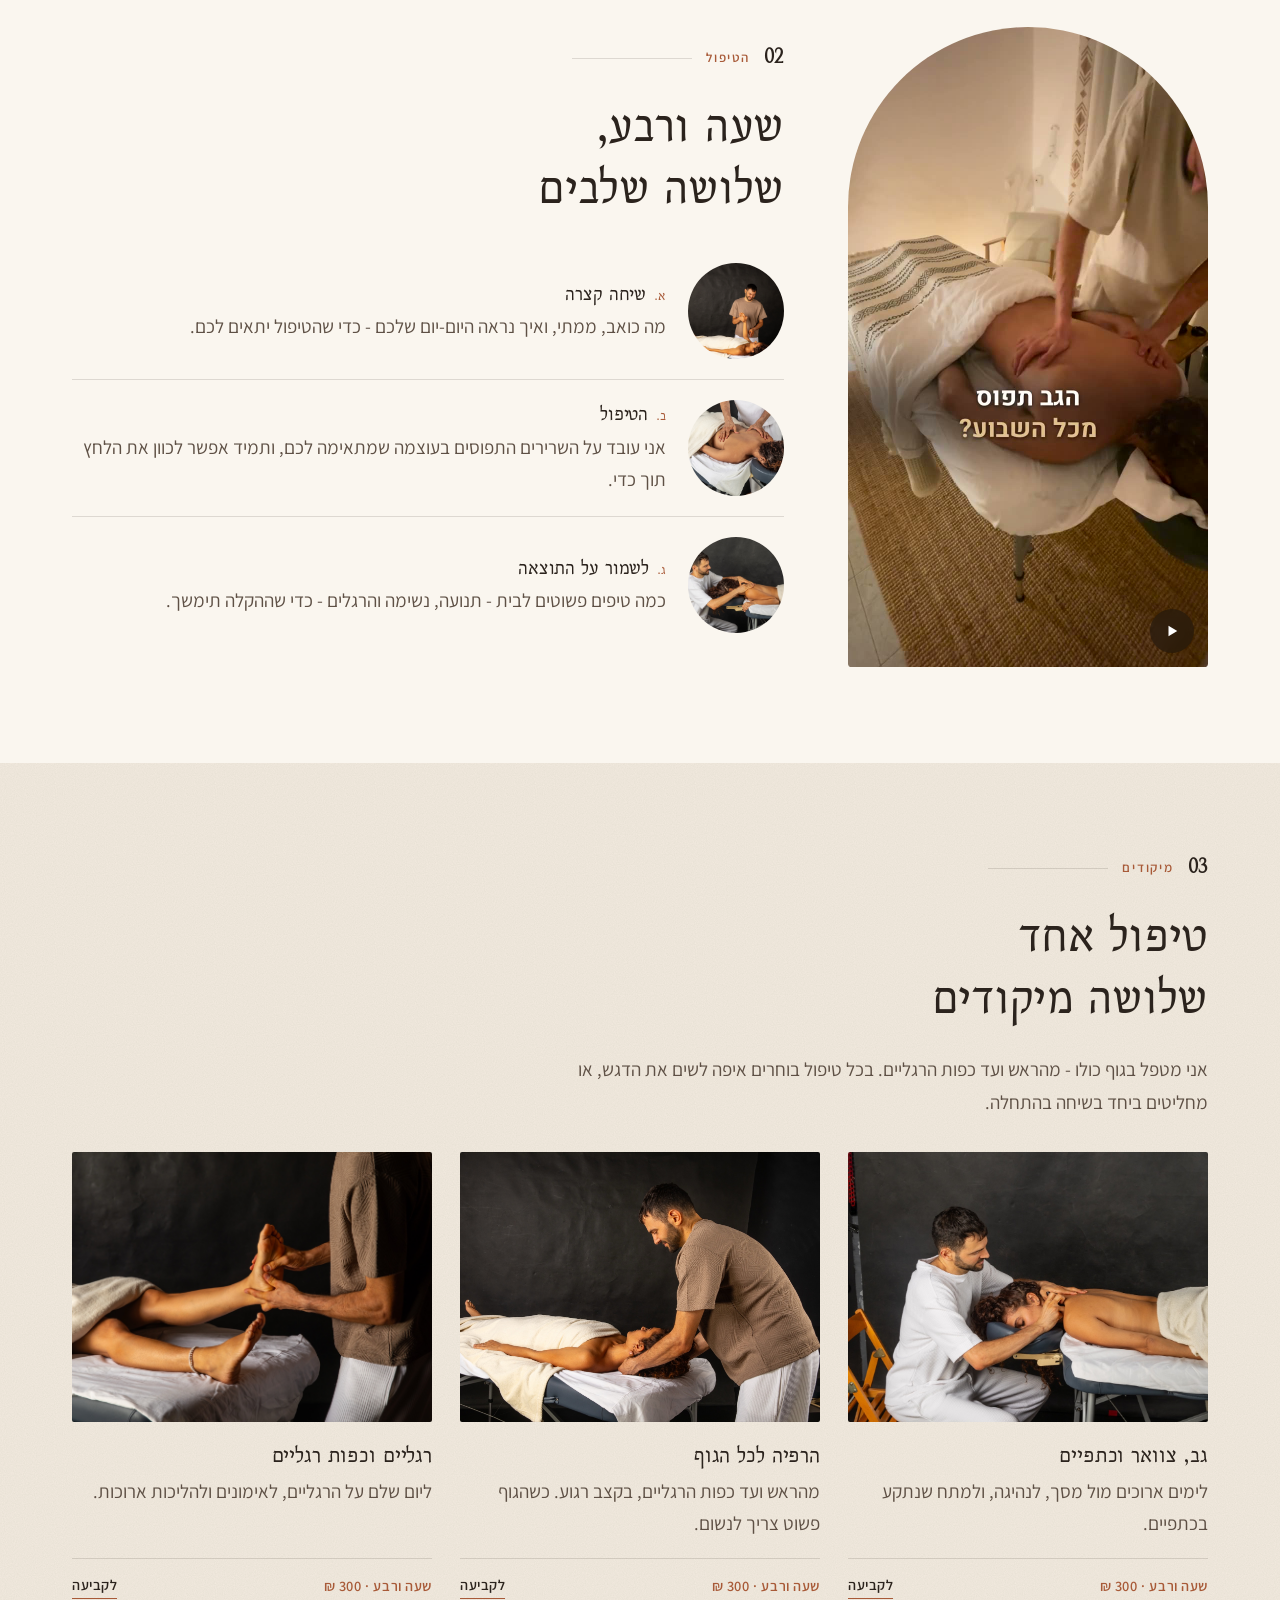
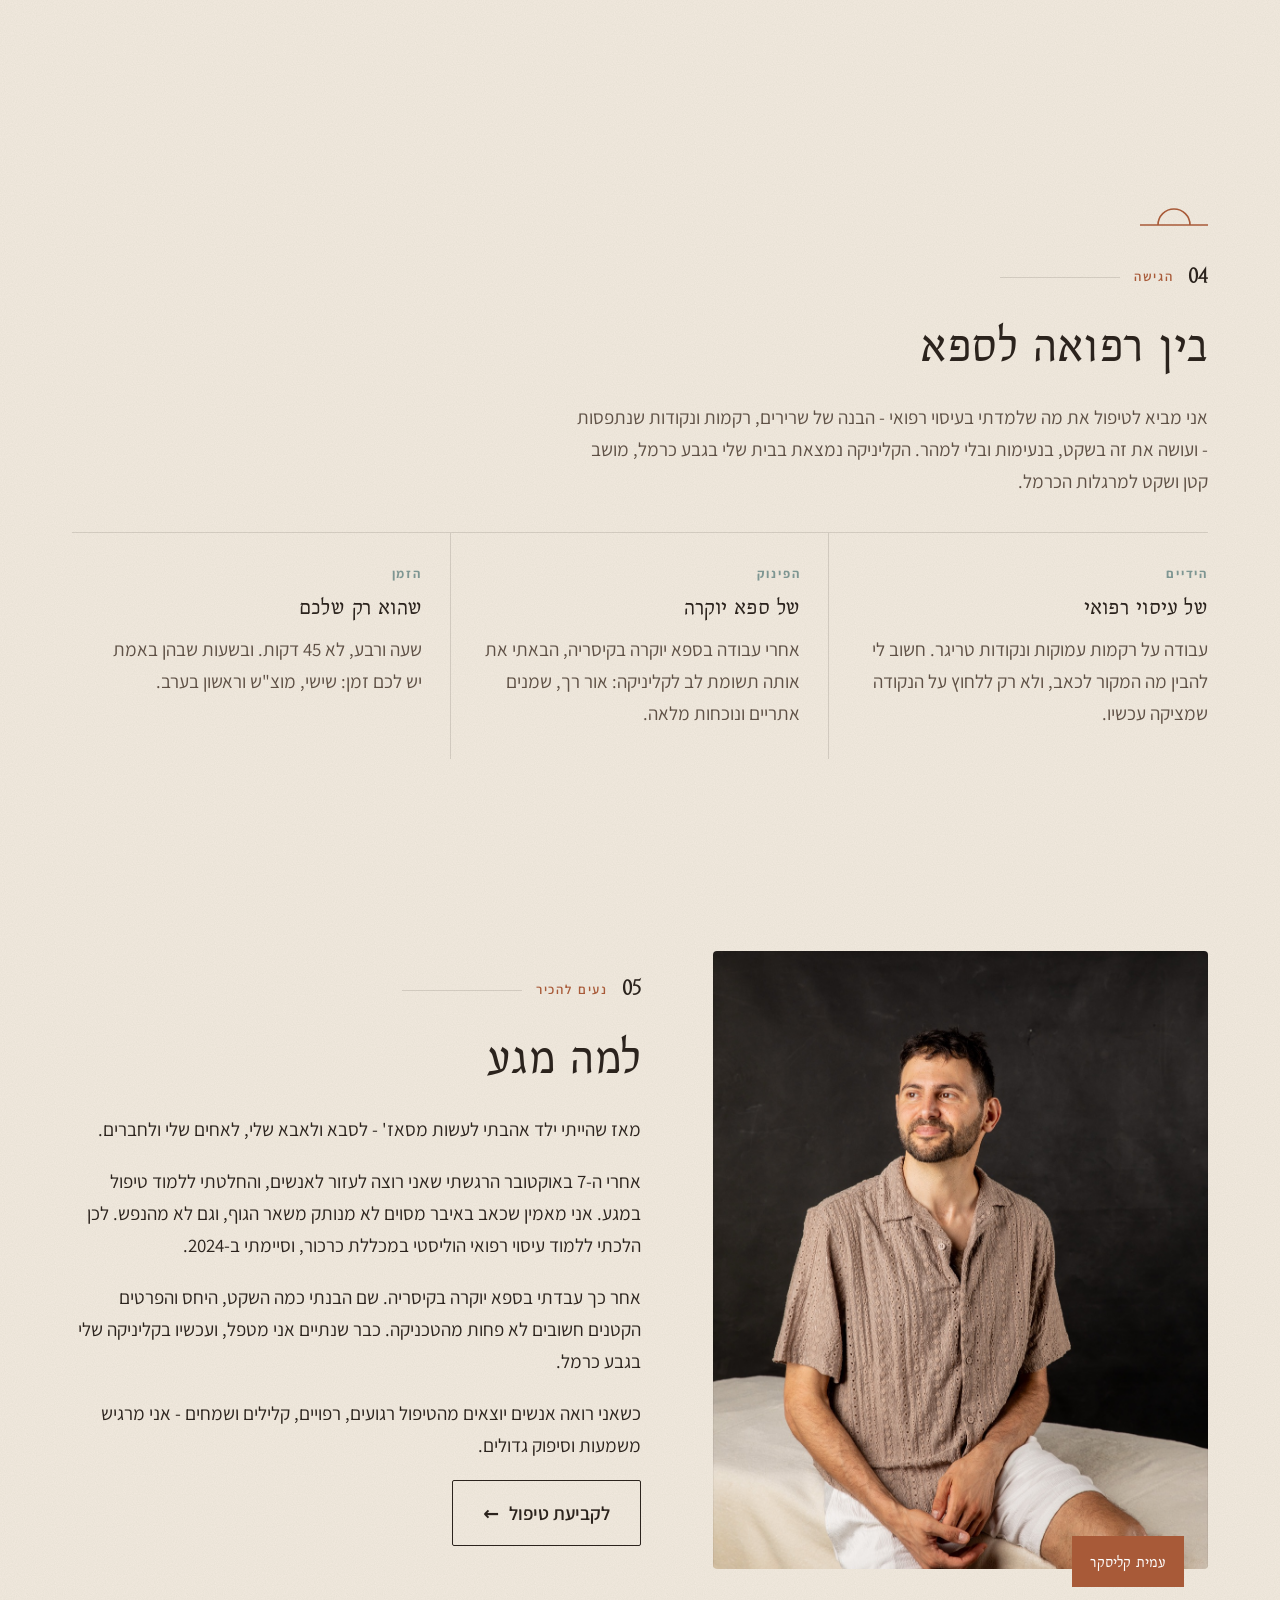
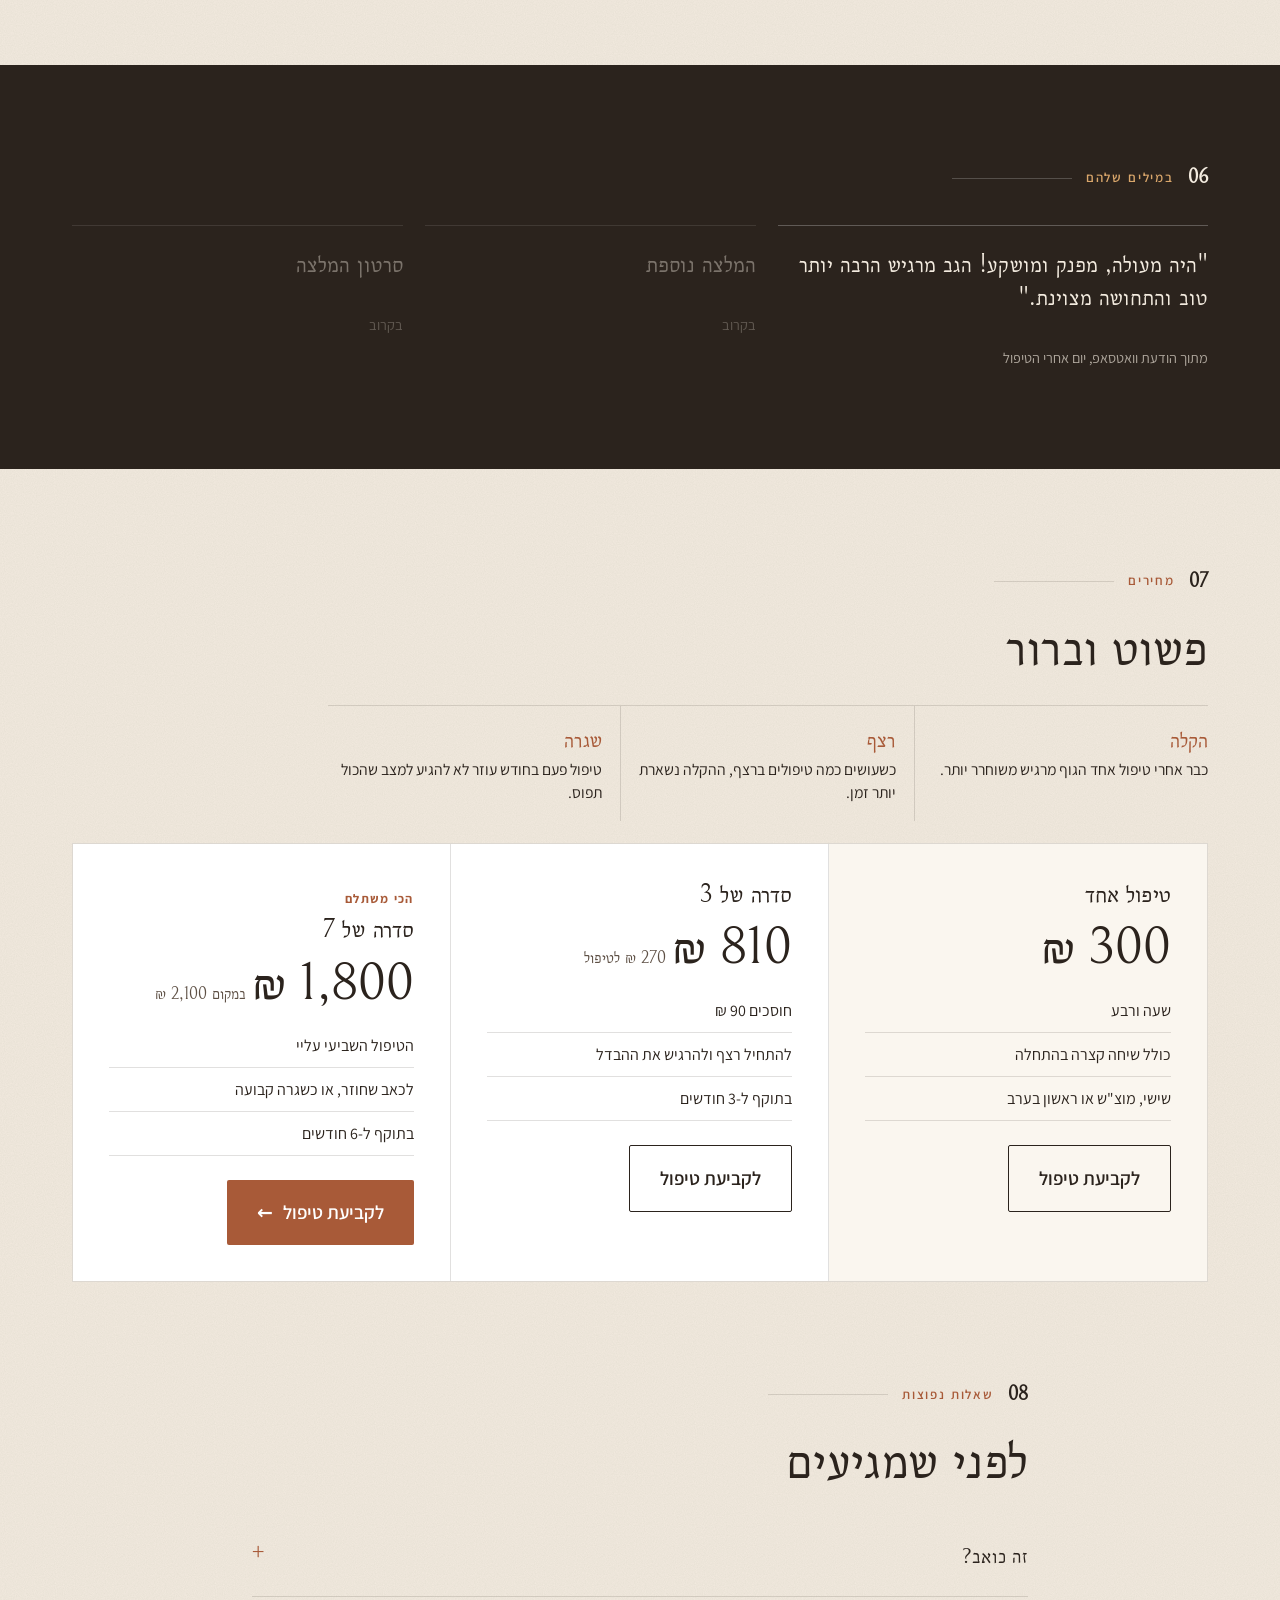
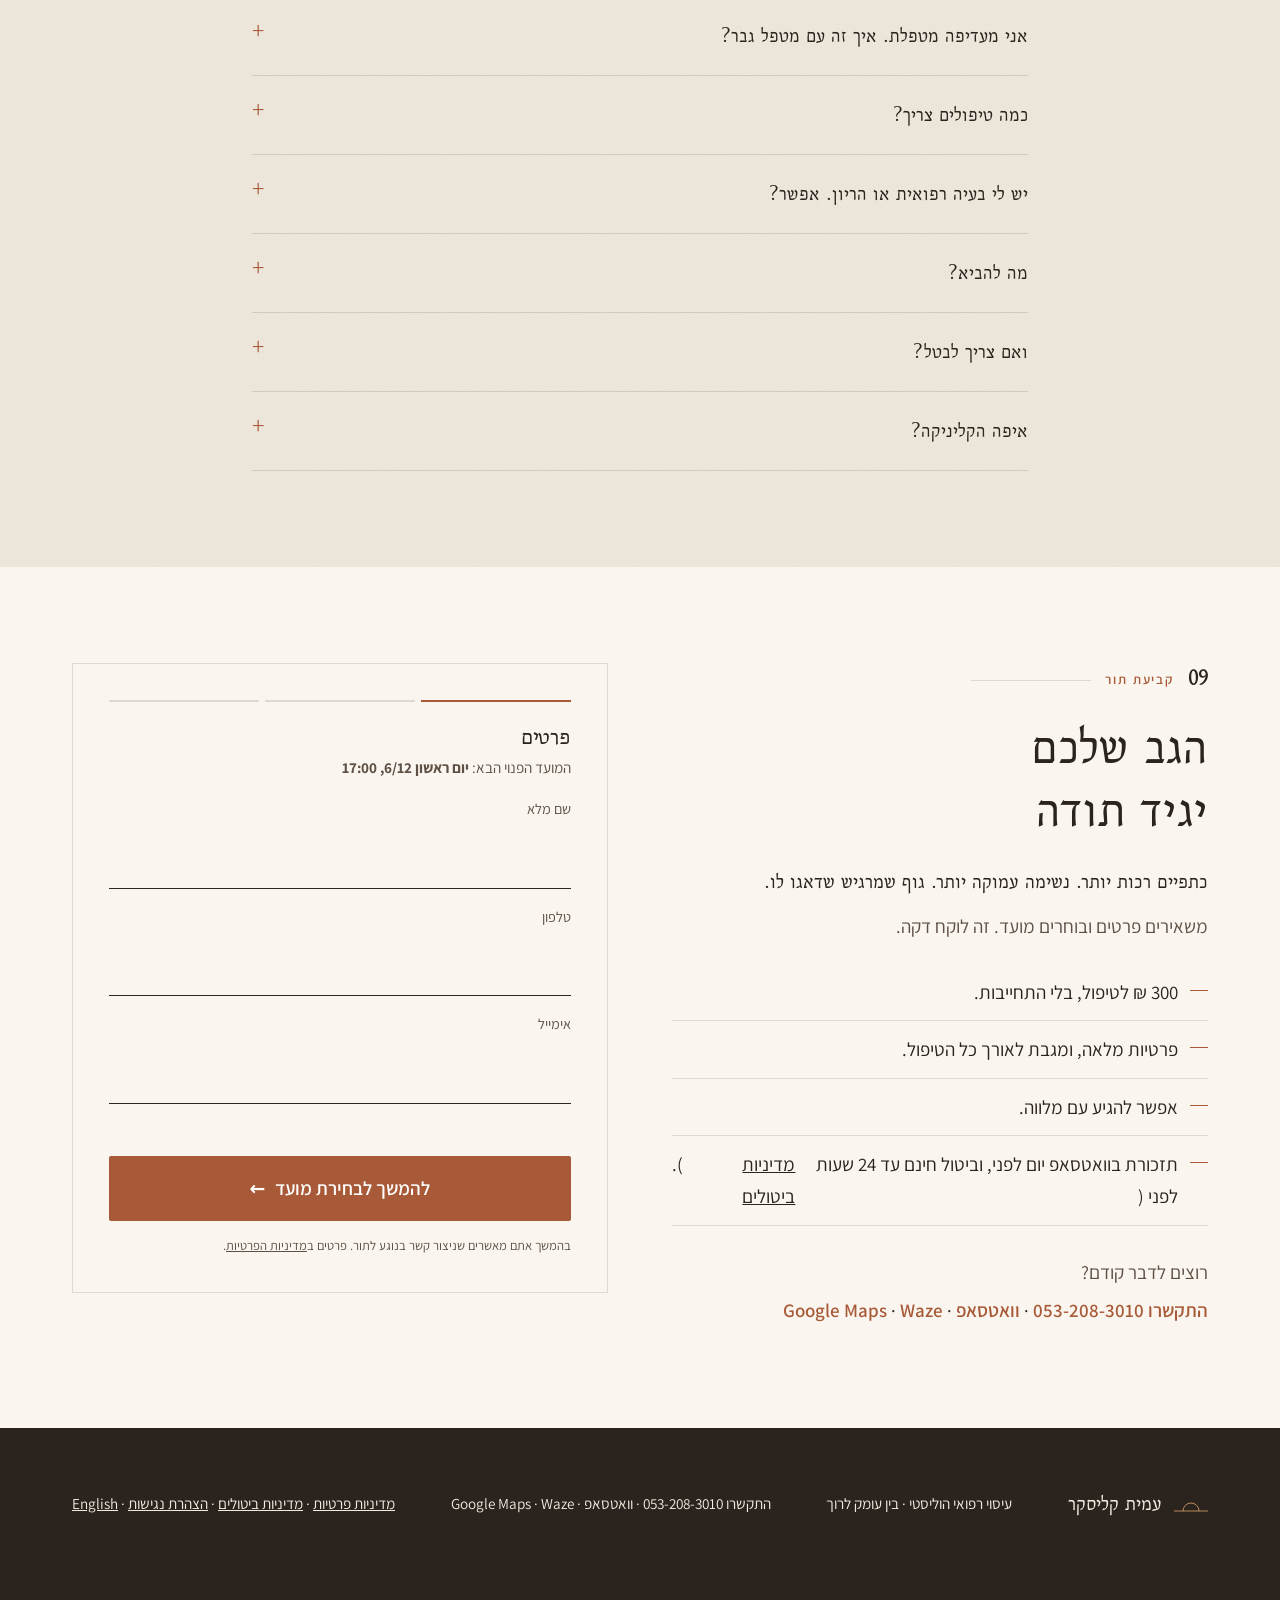
==== commit f95a2276: "New section order; English tagline fix Co-Authored-By: Claude Opus 5.5 <noreply@anthropic.com>" ====
--- a/index.html
+++ b/index.html
@@ -22,7 +22,7 @@
   <link rel="preconnect" href="https://fonts.googleapis.com">
   <link rel="preconnect" href="https://fonts.gstatic.com" crossorigin>
   <link href="https://fonts.googleapis.com/css2?family=Assistant:wght@300;400;600;700&family=Bellefair&family=Frank+Ruhl+Libre:wght@300;900&display=swap" rel="stylesheet">
-  <link rel="stylesheet" href="styles.css?v=1113c">
+  <link rel="stylesheet" href="styles.css?v=1114a">
 
   <!-- All settings (booking link, Pixel ID, phone, address, hours, media) live in config.js -->
   <script src="config.js"></script>
@@ -41,7 +41,7 @@
   <div class="bar">
     <div class="wrap">
       <a class="brand" href="#"><svg aria-hidden="true"><use href="#hz"/></svg><span data-config="THERAPIST_NAME">עמית קליסקר</span></a>
-      <nav><a href="#between">הגישה</a><a href="#focus">מיקודים</a><a href="#session">הטיפול</a><a href="#about">עליי</a><a href="#prices">מחירים</a><a class="btn sm" href="#book">לקביעת טיפול</a></nav>
+      <nav><a href="#session">הטיפול</a><a href="#focus">מיקודים</a><a href="#between">הגישה</a><a href="#about">עליי</a><a href="#prices">מחירים</a><a class="btn sm" href="#book">לקביעת טיפול</a></nav>
     </div>
   </div>
 
@@ -78,7 +78,7 @@
     </div>
 
     <!-- 01 Pain -->
-    <section id="pain">
+    <section id="pain" class="compact">
       <div class="wrap">
         <div class="label"><span class="num">01</span>זה בשבילכם אם</div>
         <h2>הגוף סוחב יותר<br>ממה שנדמה</h2>
@@ -92,17 +92,21 @@
       </div>
     </section>
 
-    <!-- 02 Between medicine and spa -->
-    <section id="between" class="tight">
-      <div class="wrap">
-        <svg class="horizon-mark" aria-hidden="true"><use href="#hz"/></svg>
-        <div class="label"><span class="num">02</span>הגישה</div>
-        <h2>בין רפואה לספא</h2>
-        <p class="muted" style="max-width:640px">אני מביא לטיפול את מה שלמדתי בעיסוי רפואי - הבנה של שרירים, רקמות ונקודות שנתפסות - ועושה את זה בשקט, בנעימות ובלי למהר. הקליניקה נמצאת בבית שלי בגבע כרמל, מושב קטן ושקט למרגלות הכרמל.</p>
-        <div class="between">
-          <div><div class="tag">הידיים</div><h3>של עיסוי רפואי</h3><p class="muted">עבודה על רקמות עמוקות ונקודות טריגר. חשוב לי להבין מה המקור לכאב, ולא רק ללחוץ על הנקודה שמציקה עכשיו.</p></div>
-          <div><div class="tag">הפינוק</div><h3>של ספא יוקרה</h3><p class="muted">אחרי עבודה בספא יוקרה בקיסריה, הבאתי את אותה תשומת לב לקליניקה: אור רך, שמנים אתריים ונוכחות מלאה.</p></div>
-          <div><div class="tag">הזמן</div><h3>שהוא רק שלכם</h3><p class="muted">שעה ורבע, לא 45 דקות. ובשעות שבהן באמת יש לכם זמן: שישי, מוצ"ש וראשון בערב.</p></div>
+    <!-- 02 Session: arched video + steps -->
+    <section id="session" class="session">
+      <div class="wrap see">
+        <div class="vid" id="video-wrap">
+          <video id="session-video" muted loop playsinline preload="metadata"></video>
+          <button type="button" class="video-toggle" id="video-toggle" aria-label="השהיית הסרטון" hidden></button>
+        </div>
+        <div>
+          <div class="label"><span class="num">02</span>הטיפול</div>
+          <h2>שעה ורבע,<br>שלושה שלבים</h2>
+          <div class="steps">
+            <div class="step"><div class="thumb" data-session-photo="0"></div><div><h3><span>א.</span>שיחה קצרה</h3><p class="muted">מה כואב, ממתי, ואיך נראה היום-יום שלכם - כדי שהטיפול יתאים לכם.</p></div></div>
+            <div class="step"><div class="thumb" data-session-photo="1"></div><div><h3><span>ב.</span>הטיפול</h3><p class="muted">אני עובד על השרירים התפוסים בעוצמה שמתאימה לכם, ותמיד אפשר לכוון את הלחץ תוך כדי.</p></div></div>
+            <div class="step"><div class="thumb" data-session-photo="2"></div><div><h3><span>ג.</span>לשמור על התוצאה</h3><p class="muted">כמה טיפים פשוטים לבית - תנועה, נשימה והרגלים - כדי שההקלה תימשך.</p></div></div>
+          </div>
         </div>
       </div>
     </section>
@@ -121,21 +125,17 @@
       </div>
     </section>
 
-    <!-- 04 Session: arched video + steps -->
-    <section id="session" class="session">
-      <div class="wrap see">
-        <div class="vid" id="video-wrap">
-          <video id="session-video" muted loop playsinline preload="metadata"></video>
-          <button type="button" class="video-toggle" id="video-toggle" aria-label="השהיית הסרטון" hidden></button>
-        </div>
-        <div>
-          <div class="label"><span class="num">04</span>הטיפול</div>
-          <h2>שעה ורבע,<br>שלושה שלבים</h2>
-          <div class="steps">
-            <div class="step"><div class="thumb" data-session-photo="0"></div><div><h3><span>א.</span>שיחה קצרה</h3><p class="muted">מה כואב, ממתי, ואיך נראה היום-יום שלכם - כדי שהטיפול יתאים לכם.</p></div></div>
-            <div class="step"><div class="thumb" data-session-photo="1"></div><div><h3><span>ב.</span>הטיפול</h3><p class="muted">אני עובד על השרירים התפוסים בעוצמה שמתאימה לכם, ותמיד אפשר לכוון את הלחץ תוך כדי.</p></div></div>
-            <div class="step"><div class="thumb" data-session-photo="2"></div><div><h3><span>ג.</span>לשמור על התוצאה</h3><p class="muted">כמה טיפים פשוטים לבית - תנועה, נשימה והרגלים - כדי שההקלה תימשך.</p></div></div>
-          </div>
+    <!-- 04 Between medicine and spa -->
+    <section id="between" class="tight">
+      <div class="wrap">
+        <svg class="horizon-mark" aria-hidden="true"><use href="#hz"/></svg>
+        <div class="label"><span class="num">04</span>הגישה</div>
+        <h2>בין רפואה לספא</h2>
+        <p class="muted" style="max-width:640px">אני מביא לטיפול את מה שלמדתי בעיסוי רפואי - הבנה של שרירים, רקמות ונקודות שנתפסות - ועושה את זה בשקט, בנעימות ובלי למהר. הקליניקה נמצאת בבית שלי בגבע כרמל, מושב קטן ושקט למרגלות הכרמל.</p>
+        <div class="between">
+          <div><div class="tag">הידיים</div><h3>של עיסוי רפואי</h3><p class="muted">עבודה על רקמות עמוקות ונקודות טריגר. חשוב לי להבין מה המקור לכאב, ולא רק ללחוץ על הנקודה שמציקה עכשיו.</p></div>
+          <div><div class="tag">הפינוק</div><h3>של ספא יוקרה</h3><p class="muted">אחרי עבודה בספא יוקרה בקיסריה, הבאתי את אותה תשומת לב לקליניקה: אור רך, שמנים אתריים ונוכחות מלאה.</p></div>
+          <div><div class="tag">הזמן</div><h3>שהוא רק שלכם</h3><p class="muted">שעה ורבע, לא 45 דקות. ובשעות שבהן באמת יש לכם זמן: שישי, מוצ"ש וראשון בערב.</p></div>
         </div>
       </div>
     </section>
--- a/styles.css
+++ b/styles.css
@@ -375,3 +375,17 @@
 html.a11y-still *, html.a11y-still *::before, html.a11y-still *::after { animation: none !important; transition: none !important; scroll-behavior: auto !important; }
 @media (prefers-reduced-motion: reduce) { html { scroll-behavior: auto; } }
 @media print { .a11y-btn, .a11y-panel, .skip-link { display: none !important; } }
+
+/* Section order 2026-11-14: smaller section 01, then session, focus, approach */
+#pain.compact { padding: 56px 0 40px; }
+#pain.compact h2 { font-size: clamp(1.7rem, 3.4vw, 2.4rem); }
+#pain.compact .pain { margin-top: 18px; }
+#pain.compact .pain p { padding: 13px 0; font-size: 1rem; }
+#pain.compact .turn { font-size: clamp(1.15rem, 2.2vw, 1.45rem); margin-top: 24px; }
+#between.tight { padding-top: 96px; }
+#focus.tight { padding-top: 88px; }
+@media (max-width: 760px) { #pain.compact { padding: 44px 0 32px; } #between.tight, #focus.tight { padding-top: 64px; } }
+
+/* English tagline: long last word fits on phones */
+html[lang="en"] .tagline .t-soft { font-size: 0.82em; margin-inline-start: 0.8em; }
+@media (max-width: 760px) { html[lang="en"] .tagline .t-soft { font-size: 0.7em; margin-inline-start: 0.4em; } }
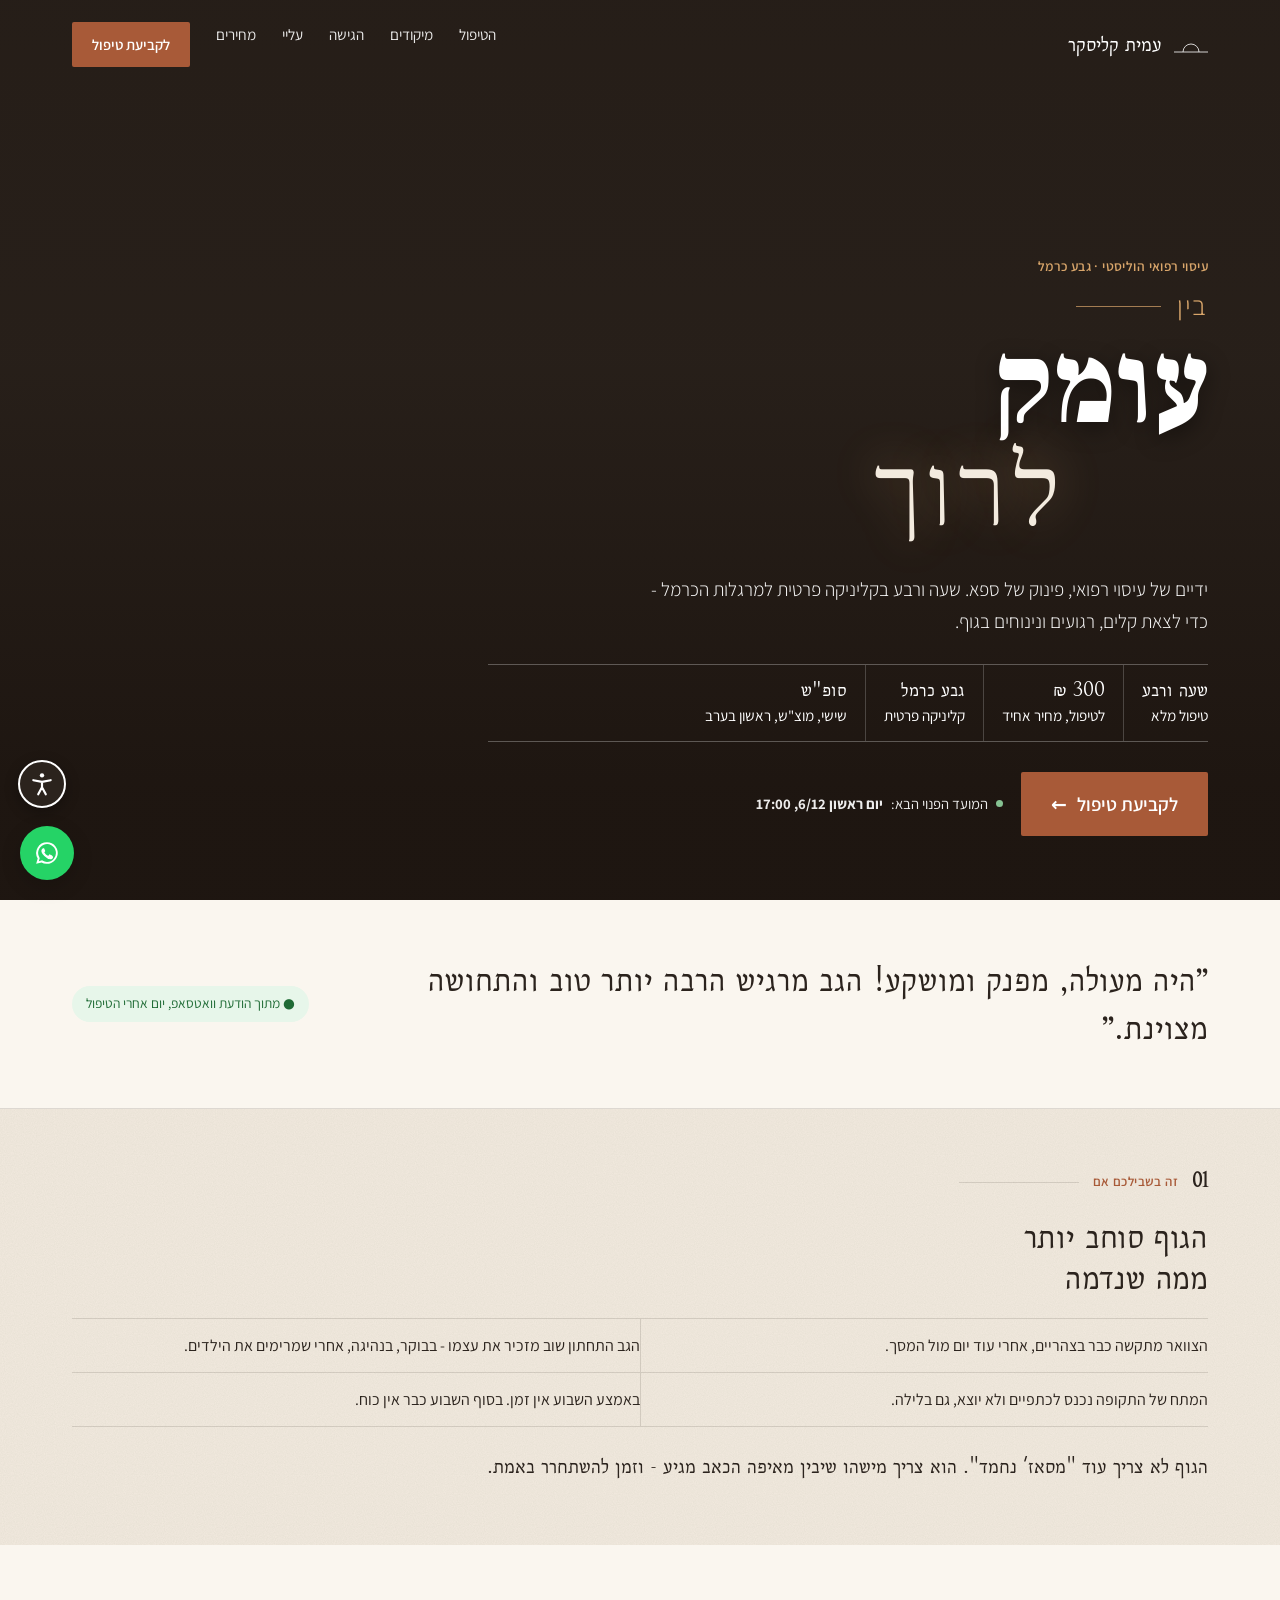
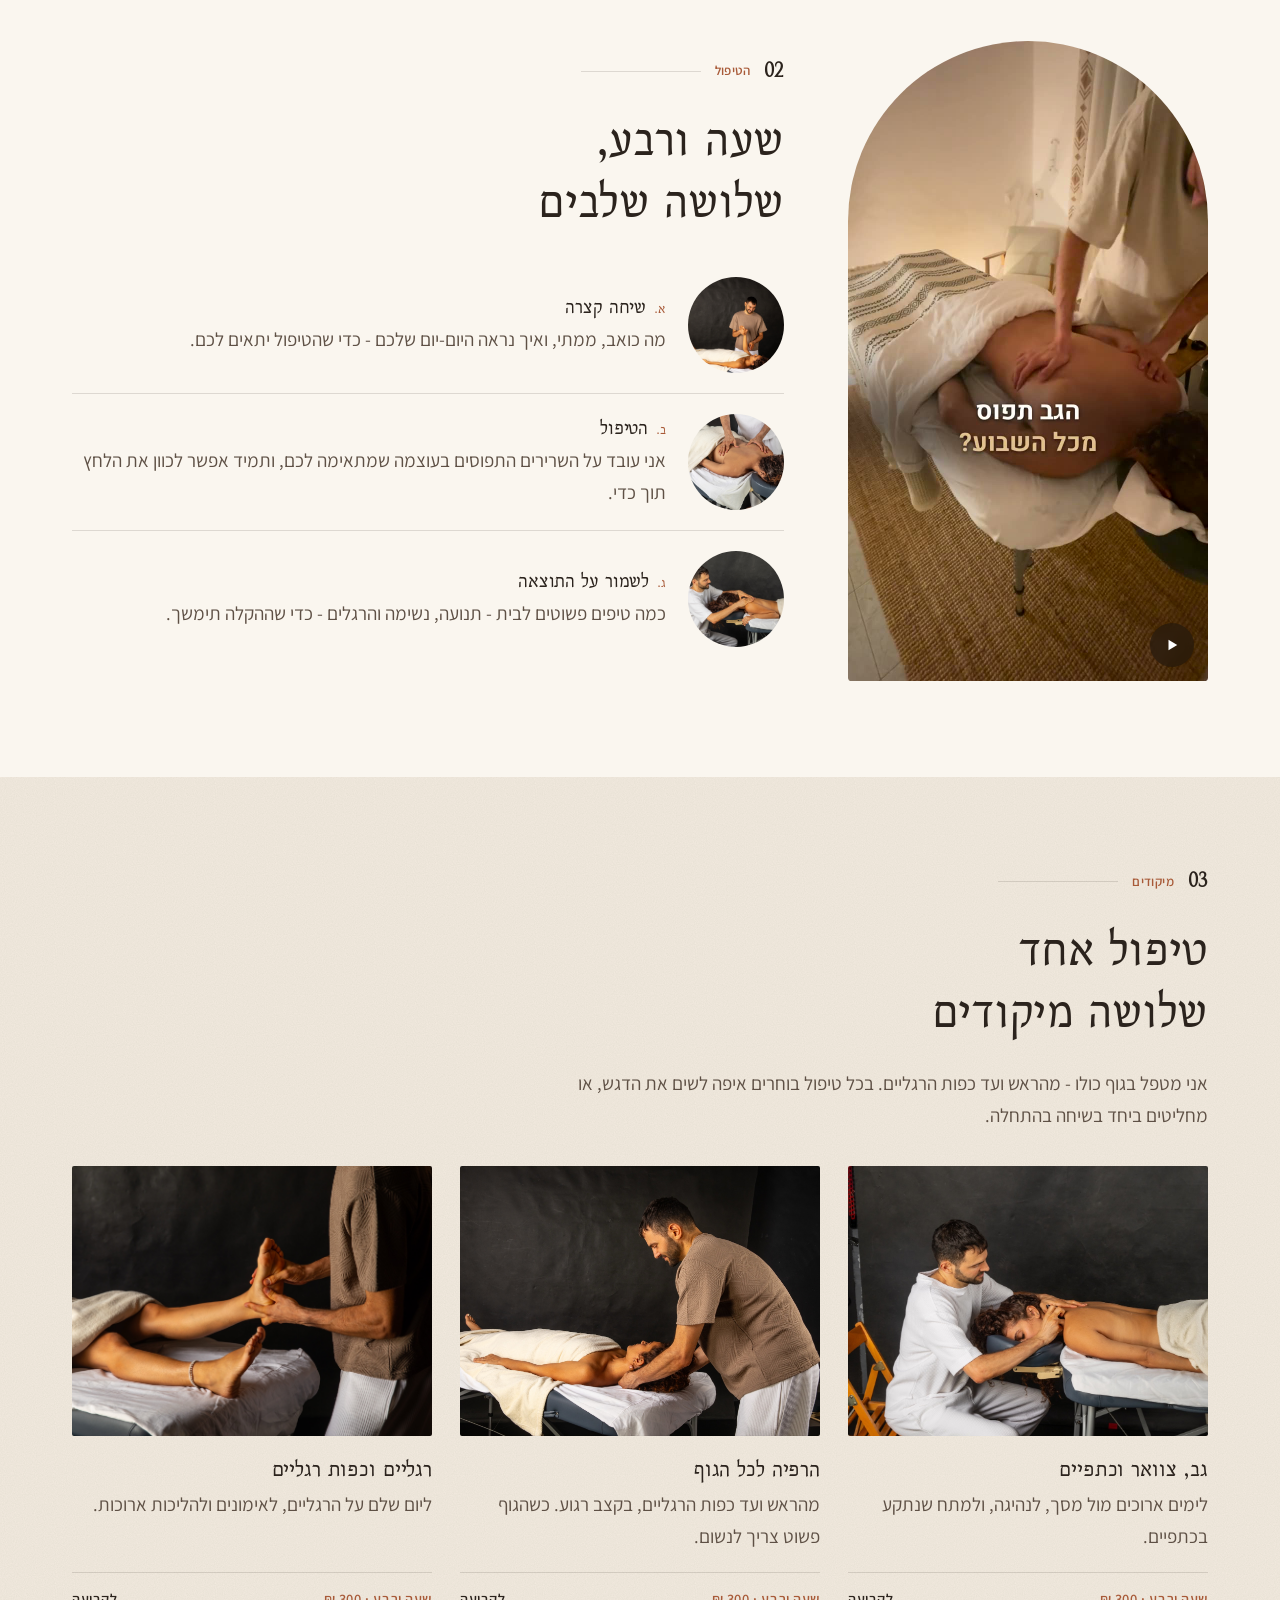
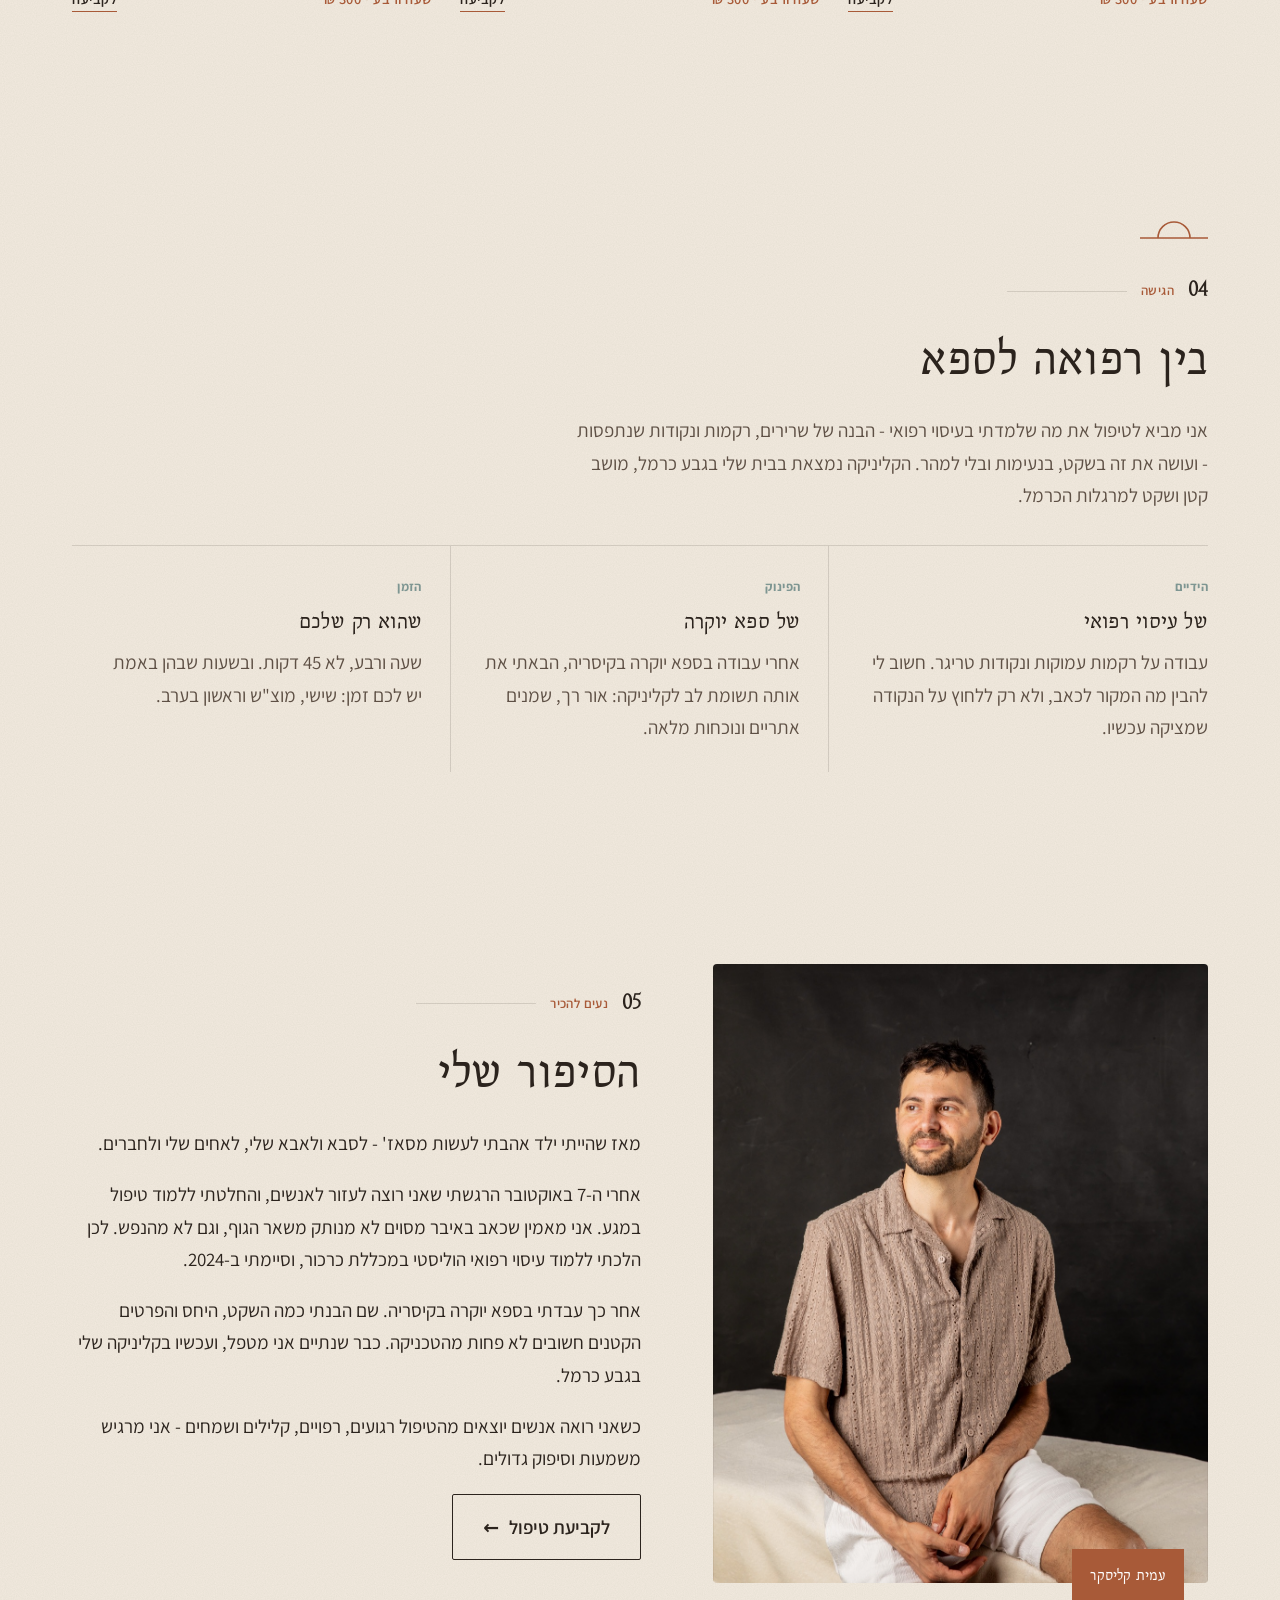
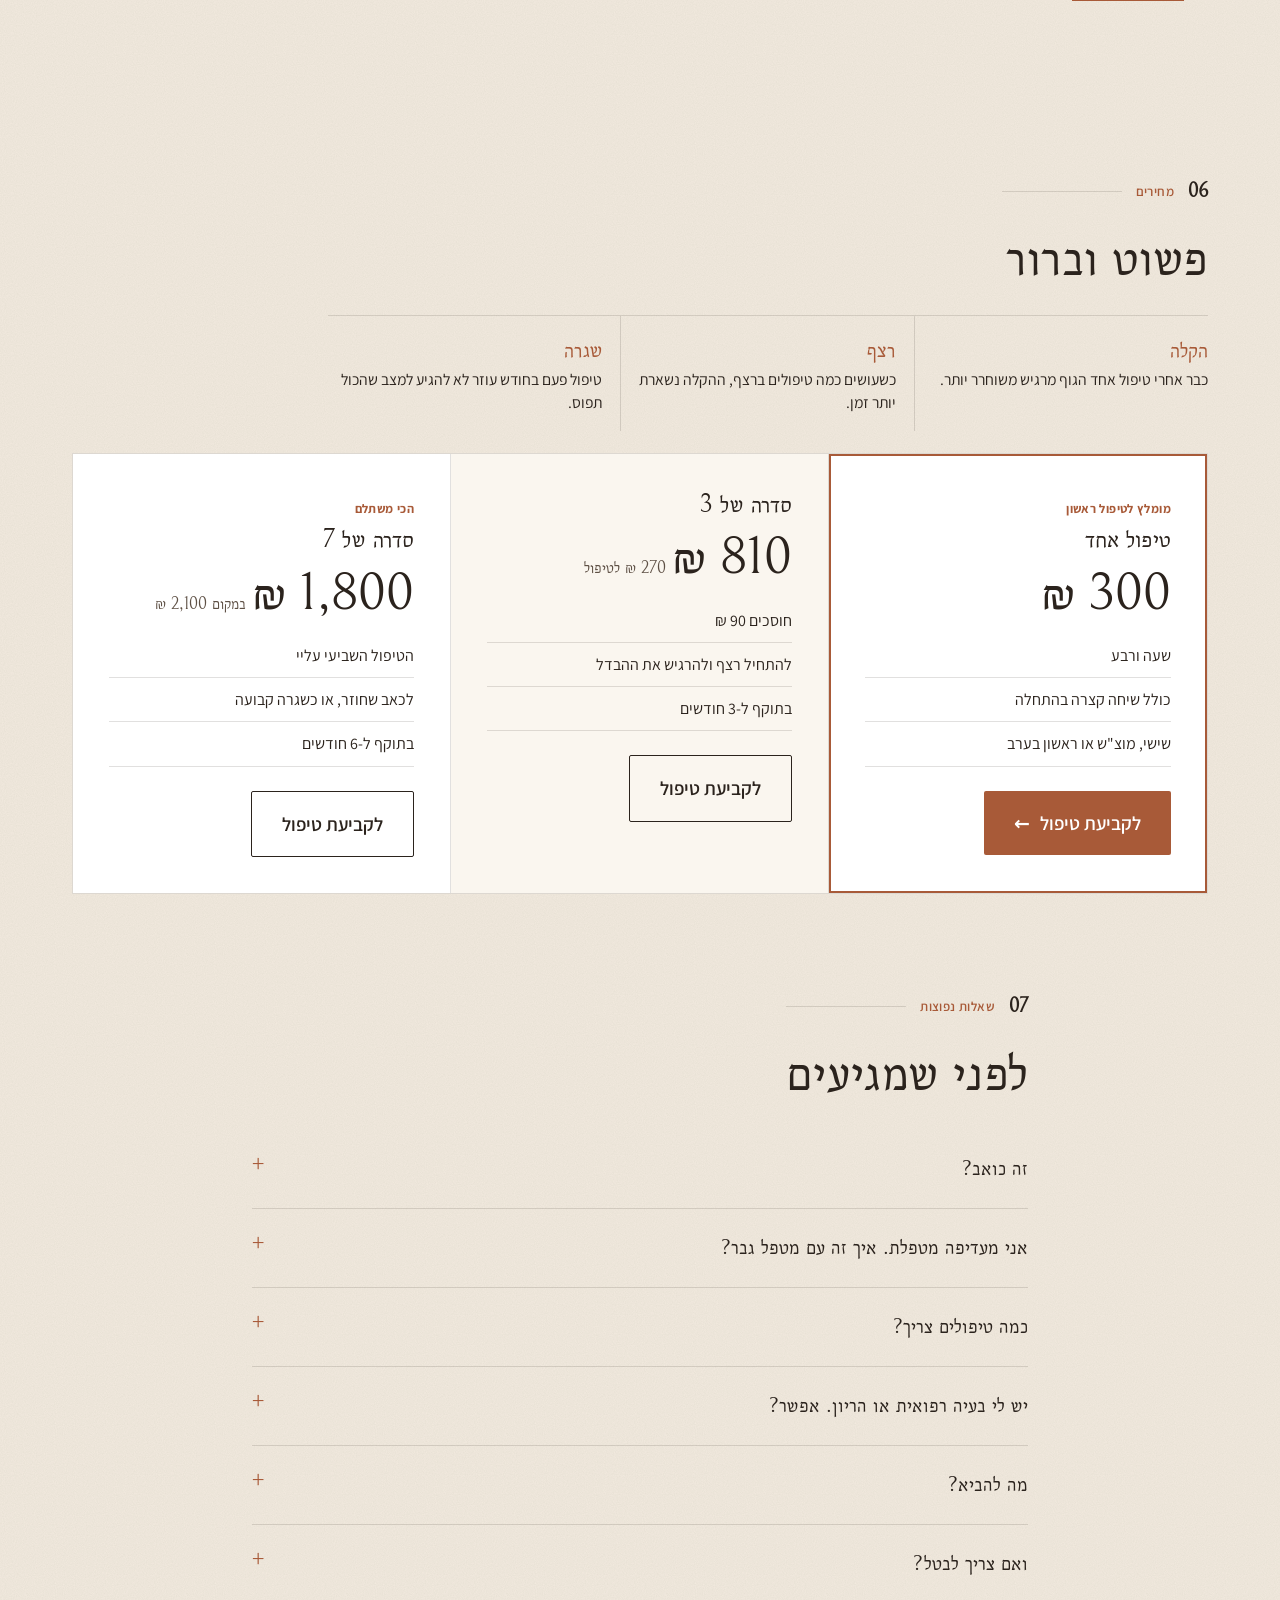
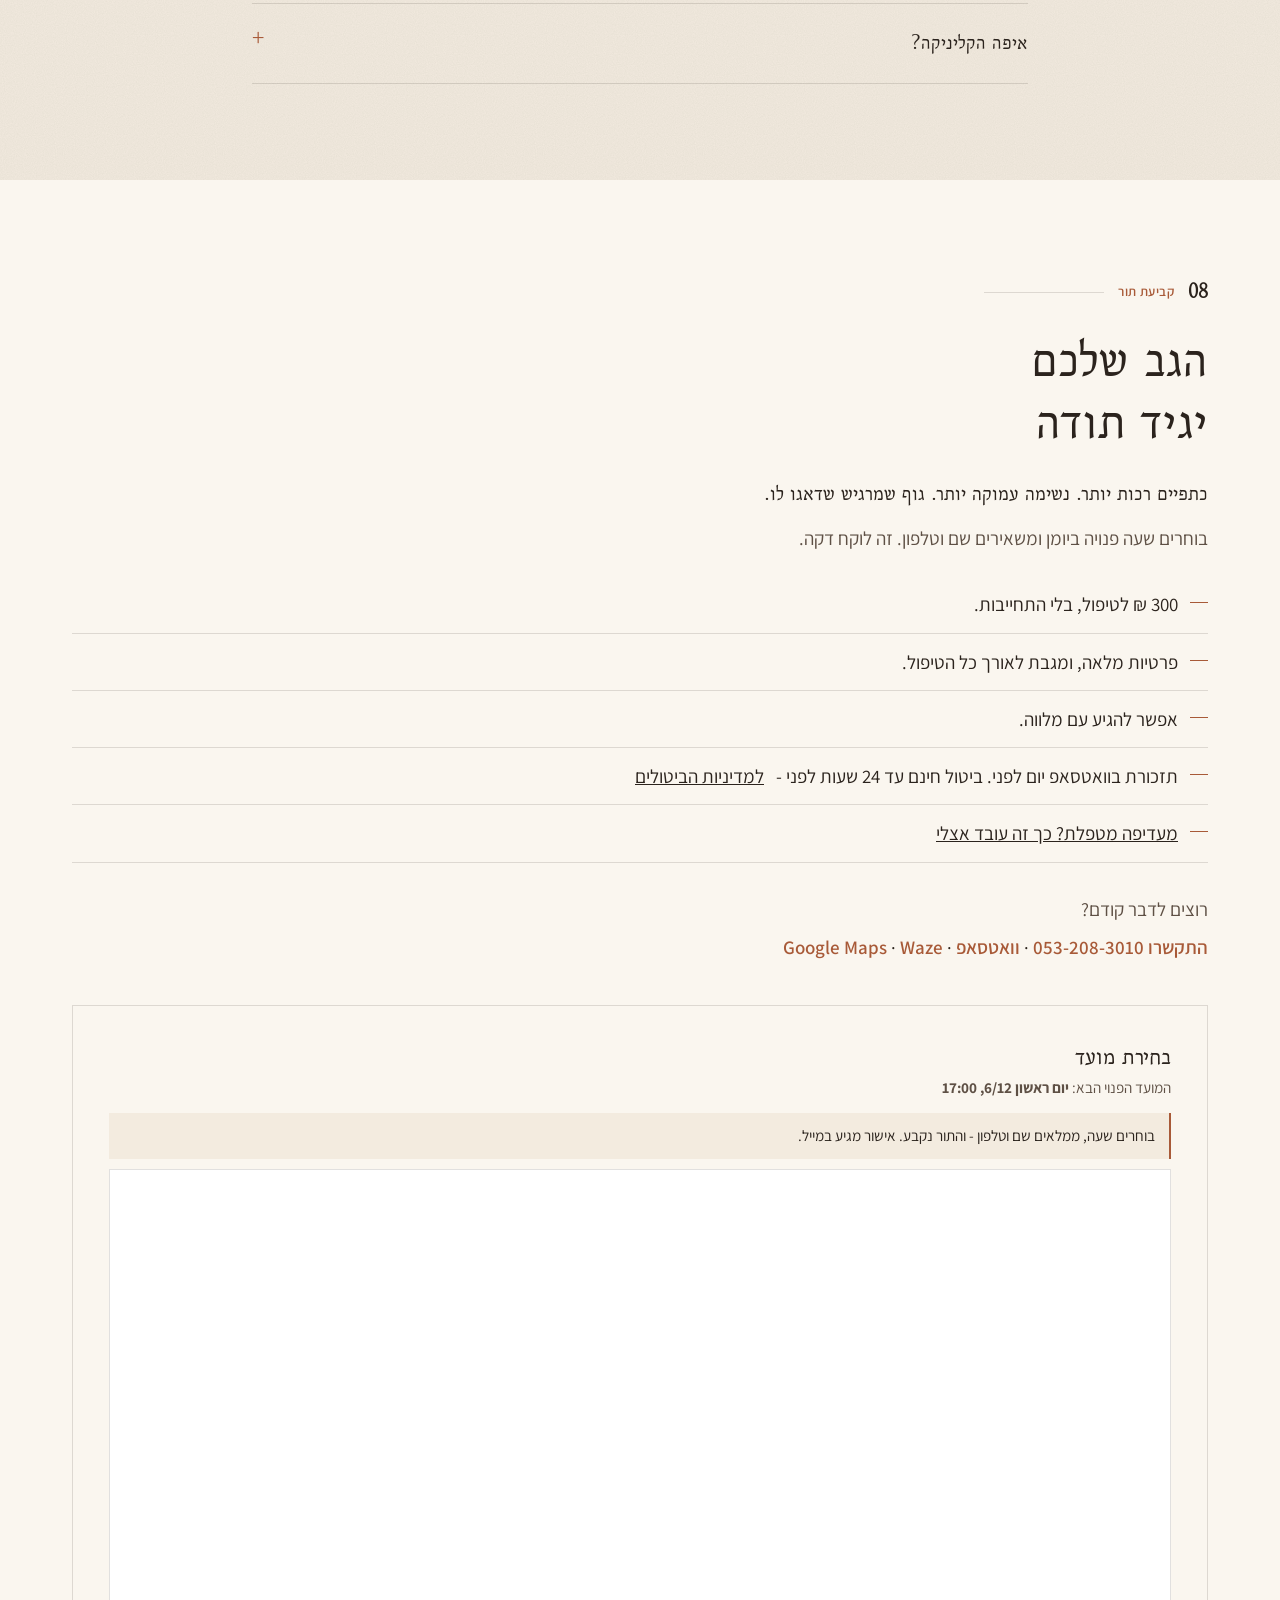
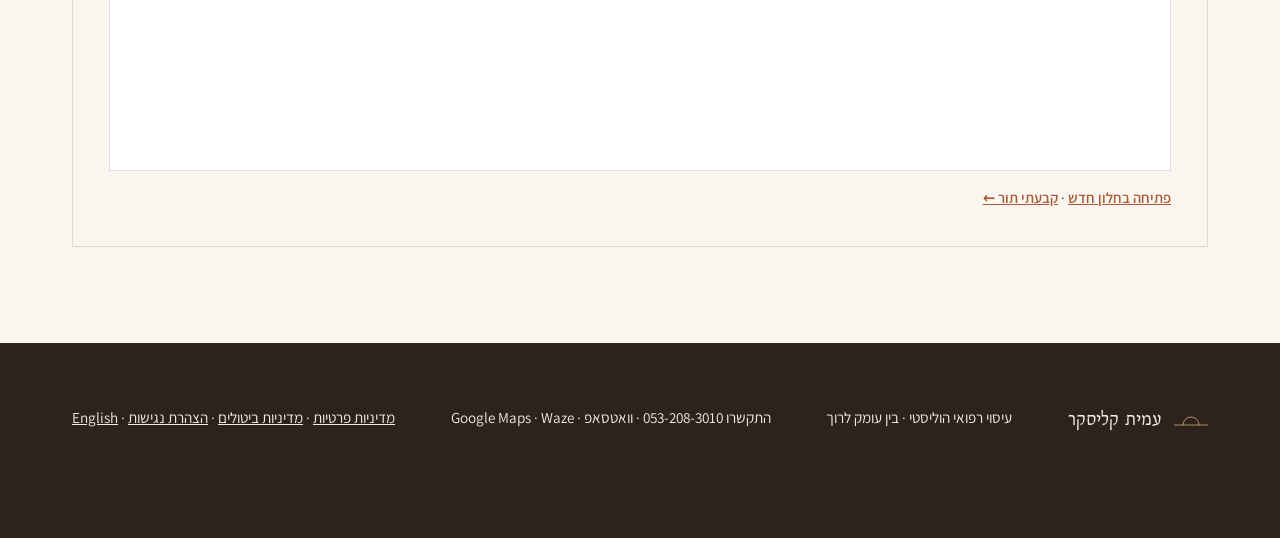
==== commit 65e63b7f: "Site review fixes: booking straight to calendar, mobile hero, prices, a11y + WhatsApp buttons Co-Aut" ====
--- a/index.html
+++ b/index.html
@@ -11,24 +11,24 @@
   <!-- Social preview (when the link is shared on WhatsApp/Facebook) -->
   <meta property="og:title" content="בין עומק לרוך | עמית קליסקר, גבע כרמל">
   <meta property="og:description" content="עיסוי רפואי עמוק באווירה של ספא. שעה ורבע, 300 ₪. גם בשישי ובמוצ&quot;ש.">
-  <meta property="og:image" content="https://kaltherapy.co.il/photos/web-massage/massage-160.jpg">
+  <meta property="og:image" content="https://kaltherapy.github.io/photos/web-massage/massage-160.jpg">
   <meta property="og:locale" content="he_IL">
-  <link rel="canonical" href="https://kaltherapy.co.il/">
-  <link rel="alternate" hreflang="he" href="https://kaltherapy.co.il/">
-  <link rel="alternate" hreflang="en" href="https://kaltherapy.co.il/en/">
-  <link rel="alternate" hreflang="x-default" href="https://kaltherapy.co.il/">
-  <meta property="og:url" content="https://kaltherapy.co.il/">
+  <link rel="canonical" href="https://kaltherapy.github.io/">
+  <link rel="alternate" hreflang="he" href="https://kaltherapy.github.io/">
+  <link rel="alternate" hreflang="en" href="https://kaltherapy.github.io/en/">
+  <link rel="alternate" hreflang="x-default" href="https://kaltherapy.github.io/">
+  <meta property="og:url" content="https://kaltherapy.github.io/">
   <meta name="theme-color" content="#2b231d">
   <link rel="preconnect" href="https://fonts.googleapis.com">
   <link rel="preconnect" href="https://fonts.gstatic.com" crossorigin>
   <link href="https://fonts.googleapis.com/css2?family=Assistant:wght@300;400;600;700&family=Bellefair&family=Frank+Ruhl+Libre:wght@300;900&display=swap" rel="stylesheet">
-  <link rel="stylesheet" href="styles.css?v=1114a">
+  <link rel="stylesheet" href="styles.css?v=1114s">
 
   <!-- All settings (booking link, Pixel ID, phone, address, hours, media) live in config.js -->
-  <script src="config.js"></script>
+  <script src="config.js?v=1114r"></script>
   <!-- site.js loads the Meta Pixel automatically once META_PIXEL_ID is set in config.js -->
-  <script src="site.js"></script>
-  <script src="a11y.js?v=1113c" defer></script>
+  <script src="site.js?v=1114r"></script>
+  <script src="a11y.js?v=1114r" defer></script>
 </head>
 <body class="has-sticky">
   <a class="skip-link" href="#main">דלגו לתוכן</a>
@@ -40,7 +40,7 @@
 
   <div class="bar">
     <div class="wrap">
-      <a class="brand" href="#"><svg aria-hidden="true"><use href="#hz"/></svg><span data-config="THERAPIST_NAME">עמית קליסקר</span></a>
+      <button type="button" class="a11y-open a11y-top" aria-label="תפריט נגישות"><svg viewBox="0 0 24 24" width="22" height="22" aria-hidden="true" focusable="false"><circle cx="12" cy="4" r="2" fill="currentColor"/><path d="M4 8.5l8 1.5 8-1.5M12 10v5m0 0l-3.5 6.5M12 15l3.5 6.5" stroke="currentColor" stroke-width="2" fill="none" stroke-linecap="round" stroke-linejoin="round"/></svg></button><a class="brand" href="#"><svg aria-hidden="true"><use href="#hz"/></svg><span data-config="THERAPIST_NAME">עמית קליסקר</span></a>
       <nav><a href="#session">הטיפול</a><a href="#focus">מיקודים</a><a href="#between">הגישה</a><a href="#about">עליי</a><a href="#prices">מחירים</a><a class="btn sm" href="#book">לקביעת טיפול</a></nav>
     </div>
   </div>
@@ -71,9 +71,9 @@
       <div class="wrap">
         <div>
           <q>היה מעולה, מפנק ומושקע! הגב מרגיש הרבה יותר טוב והתחושה מצוינת.</q>
-          <small>יום אחרי הטיפול</small>
-        </div>
-        <span class="wa-chip">● מתוך הודעת וואטסאפ אמיתית</span>
+          
+        </div>
+        <span class="wa-chip">● מתוך הודעת וואטסאפ, יום אחרי הטיפול</span>
       </div>
     </div>
 
@@ -149,7 +149,7 @@
         </figure>
         <div>
           <div class="label"><span class="num">05</span>נעים להכיר</div>
-          <h2>למה מגע</h2>
+          <h2>הסיפור שלי</h2>
           <p>מאז שהייתי ילד אהבתי לעשות מסאז' - לסבא ולאבא שלי, לאחים שלי ולחברים.</p>
           <p>אחרי ה-7 באוקטובר הרגשתי שאני רוצה לעזור לאנשים, והחלטתי ללמוד טיפול במגע. אני מאמין שכאב באיבר מסוים לא מנותק משאר הגוף, וגם לא מהנפש. לכן הלכתי ללמוד עיסוי רפואי הוליסטי במכללת כרכור, וסיימתי ב-2024.</p>
           <p>אחר כך עבדתי בספא יוקרה בקיסריה. שם הבנתי כמה השקט, היחס והפרטים הקטנים חשובים לא פחות מהטכניקה. כבר שנתיים אני מטפל, ועכשיו בקליניקה שלי בגבע כרמל.</p>
@@ -159,23 +159,11 @@
       </div>
     </section>
 
-    <!-- 06 Testimonials -->
-    <section id="testimonials" class="dark">
-      <div class="wrap">
-        <div class="label"><span class="num">06</span>במילים שלהם</div>
-        <!-- Video testimonials from config.js TESTIMONIALS are added here automatically -->
-        <div class="testis" id="testis">
-          <div class="t"><p>"היה מעולה, מפנק ומושקע! הגב מרגיש הרבה יותר טוב והתחושה מצוינת."</p><span>מתוך הודעת וואטסאפ, יום אחרי הטיפול</span></div>
-          <div class="t ph"><p>המלצה נוספת</p><span>בקרוב</span></div>
-          <div class="t ph ph-video"><p>סרטון המלצה</p><span>בקרוב</span></div>
-        </div>
-      </div>
-    </section>
 
     <!-- 07 Prices -->
     <section id="prices">
       <div class="wrap">
-        <div class="label"><span class="num">07</span>מחירים</div>
+        <div class="label"><span class="num">06</span>מחירים</div>
         <h2>פשוט וברור</h2>
         <div class="routine">
           <div><b>הקלה</b>כבר אחרי טיפול אחד הגוף מרגיש משוחרר יותר.</div>
@@ -183,11 +171,12 @@
           <div><b>שגרה</b>טיפול פעם בחודש עוזר לא להגיע למצב שהכול תפוס.</div>
         </div>
         <div class="prices">
-          <div class="price">
+          <div class="price first">
+            <span class="ribbon">מומלץ לטיפול ראשון</span>
             <h3>טיפול אחד</h3>
             <div class="amt">300 ₪</div>
             <ul><li>שעה ורבע</li><li>כולל שיחה קצרה בהתחלה</li><li>שישי, מוצ"ש או ראשון בערב</li></ul>
-            <a class="btn line" href="#book">לקביעת טיפול</a>
+            <a class="btn" href="#book">לקביעת טיפול <span class="arr">←</span></a>
           </div>
           <div class="price">
             <h3>סדרה של 3</h3>
@@ -200,7 +189,7 @@
             <h3>סדרה של 7</h3>
             <div class="amt">1,800 ₪<small>במקום 2,100 ₪</small></div>
             <ul><li>הטיפול השביעי עליי</li><li>לכאב שחוזר, או כשגרה קבועה</li><li>בתוקף ל-6 חודשים</li></ul>
-            <a class="btn" href="#book">לקביעת טיפול <span class="arr">←</span></a>
+            <a class="btn line" href="#book">לקביעת טיפול</a>
           </div>
         </div>
       </div>
@@ -209,10 +198,10 @@
     <!-- 08 FAQ -->
     <section id="faq" class="tight">
       <div class="wrap faq">
-        <div class="label"><span class="num">08</span>שאלות נפוצות</div>
+        <div class="label"><span class="num">07</span>שאלות נפוצות</div>
         <h2>לפני שמגיעים</h2>
         <details><summary>זה כואב?</summary><p>הלחץ מותאם אליכם ואפשר לשנות אותו בכל רגע. בעבודה על נקודות תפוסות יכולה להיות תחושה חזקה, אבל תמיד בגבול הנוח.</p></details>
-        <details><summary>אני מעדיפה מטפלת. איך זה עם מטפל גבר?</summary><p>שואלים אותי את זה הרבה, ואני מבין לגמרי. חשוב לי שתרגישי בנוח מהרגע שאת נכנסת ועד שאת יוצאת.</p>
+        <details id="faq-male"><summary>אני מעדיפה מטפלת. איך זה עם מטפל גבר?</summary><p>שואלים אותי את זה הרבה, ואני מבין לגמרי. חשוב לי שתרגישי בנוח מהרגע שאת נכנסת ועד שאת יוצאת.</p>
           <p>בהתחלה אנחנו מדברים כמה דקות ומחליטים ביחד על אילו אזורים עובדים - ורק עליהם. את מחליטה מה להוריד: התחתונים נשארים, ואפשר גם להישאר בבגדים קלים. כל הזמן את מכוסה במגבת, ורק האזור שאני עובד עליו באותו רגע פתוח. החזה והאזורים האינטימיים תמיד מכוסים.</p>
           <p>במהלך הטיפול אני שואל איך הלחץ ואיך את מרגישה. אם משהו לא נוח, אפשר לעצור או לשנות בכל רגע, בלי להסביר. ואם יותר נעים לך להגיע עם מישהו, זה בסדר גמור.</p>
           <p>רוצה לשאול משהו לפני שקובעים? <a class="js-wa" href="https://wa.me/972532083010" target="_blank" rel="noopener" data-ev="Contact">כתבי לי בוואטסאפ</a>.</p></details>
@@ -226,17 +215,18 @@
 
     <!-- 09 Booking: reassurance list + form → Google Calendar appointment schedule -->
     <section id="book" class="session">
-      <div class="wrap bookwrap" id="bookwrap">
-        <div>
-          <div class="label"><span class="num">09</span>קביעת תור</div>
+      <div class="wrap bookwrap booking" id="bookwrap">
+        <div>
+          <div class="label"><span class="num">08</span>קביעת תור</div>
           <h2>הגב שלכם<br>יגיד תודה</h2>
           <p class="turn" style="margin:0 0 14px;font-size:1.45rem">כתפיים רכות יותר. נשימה עמוקה יותר. גוף שמרגיש שדאגו לו.</p>
-          <p class="muted">משאירים פרטים ובוחרים מועד. זה לוקח דקה.</p>
+          <p class="muted">בוחרים שעה פנויה ביומן ומשאירים שם וטלפון. זה לוקח דקה.</p>
           <ul class="assure">
             <li>300 ₪ לטיפול, בלי התחייבות.</li>
             <li>פרטיות מלאה, ומגבת לאורך כל הטיפול.</li>
             <li>אפשר להגיע עם מלווה.</li>
-            <li>תזכורת בוואטסאפ יום לפני, וביטול חינם עד 24 שעות לפני (<a href="cancellation.html">מדיניות ביטולים</a>).</li>
+            <li>תזכורת בוואטסאפ יום לפני. ביטול חינם עד 24 שעות לפני - <a href="cancellation.html">למדיניות הביטולים</a></li>
+            <li><a href="#faq-male" class="js-open-male">מעדיפה מטפלת? כך זה עובד אצלי</a></li>
           </ul>
           <!-- Call / WhatsApp / navigation buttons (built from config.js) -->
           <div class="talk-first">
@@ -244,30 +234,11 @@
             <p class="contact-line"><span data-contact="small"></span></p>
           </div>
         </div>
-        <div class="book" id="book-card">
-          <div class="progress"><i class="on" id="p1"></i><i id="p2"></i><i id="p3"></i></div>
-          <div id="form-step">
-            <h3>פרטים</h3>
-            <p class="muted" style="margin:0;font-size:.95rem"><span class="next-slot-text">המועד הפנוי הבא: <b class="js-next">-</b></span></p>
-            <form id="lead-form" novalidate>
-              <!-- Set by the "לקביעה" links in the focus section; saved with the lead details -->
-              <input type="hidden" id="focus-input" name="focus">
-              <p class="focus-pick" id="focus-pick" hidden>מיקוד: <b id="focus-name"></b> · <a href="#focus">שינוי</a></p>
-              <label for="name">שם מלא</label>
-              <input id="name" name="name" autocomplete="name" required>
-              <label for="phone">טלפון</label>
-              <input id="phone" name="phone" type="tel" autocomplete="tel" inputmode="tel" required>
-              <label for="email">אימייל</label>
-              <input id="email" name="email" type="email" autocomplete="email" inputmode="email" required>
-              <div class="error" id="form-error" role="alert"></div>
-              <button class="btn" type="submit">להמשך לבחירת מועד <span class="arr">←</span></button>
-              <p class="consent">בהמשך אתם מאשרים שניצור קשר בנוגע לתור. פרטים ב<a href="privacy.html">מדיניות הפרטיות</a>.</p>
-            </form>
-          </div>
-          <div id="booking-step">
+        <div class="book wide" id="book-card">
+          <div id="booking-step" class="on">
             <h3 id="booking-hello">בחירת מועד</h3>
-            <button class="back-link" type="button" id="back-btn">→ לעריכת הפרטים</button>
-            <p class="booking-note">בחרו מועד - ובטופס של גוגל מלאו שוב שם וטלפון</p>
+            <p class="muted" style="margin:0 0 6px;font-size:.95rem"><span class="next-slot-text">המועד הפנוי הבא: <b class="js-next">-</b></span></p>
+            <p class="booking-note">בוחרים שעה, ממלאים שם וטלפון - והתור נקבע. אישור מגיע במייל.</p>
             <div id="booking-embed"></div>
             <p class="booking-links"><a id="booking-open" href="https://calendar.app.google/AjBpTiq83HcScdmi9" target="_blank" rel="noopener">פתיחה בחלון חדש</a> · <a href="thank-you.html">קבעתי תור ←</a></p>
           </div>
@@ -286,8 +257,8 @@
   </footer>
 
   <!-- Sticky bottom bar on phones -->
-  <div class="sticky" id="sticky"><a class="btn" href="#book">לקביעת טיפול</a><a class="wa" id="sticky-wa" href="#" target="_blank" rel="noopener" data-ev="Contact">וואטסאפ</a></div>
-
-  <script src="page.js"></script>
+  <div class="sticky" id="sticky"><a class="btn" href="#book">לקביעת טיפול</a><a class="wa" id="sticky-wa" href="#" target="_blank" rel="noopener" data-ev="Contact" aria-label="וואטסאפ"><svg viewBox="0 0 24 24" width="22" height="22" aria-hidden="true" focusable="false"><path fill="currentColor" d="M12 2a10 10 0 0 0-8.6 15.1L2 22l5-1.3A10 10 0 1 0 12 2zm0 18.2a8.2 8.2 0 0 1-4.2-1.2l-.3-.2-3 .8.8-2.9-.2-.3A8.2 8.2 0 1 1 12 20.2zm4.5-6.1c-.2-.1-1.5-.7-1.7-.8-.2-.1-.4-.1-.6.1l-.8 1c-.1.2-.3.2-.5.1a6.7 6.7 0 0 1-3.3-2.9c-.2-.4.2-.4.7-1.3.1-.2 0-.3 0-.4l-.8-1.8c-.2-.5-.4-.4-.6-.4h-.5a1 1 0 0 0-.7.3 3 3 0 0 0-.9 2.2 5.2 5.2 0 0 0 1.1 2.8 11.9 11.9 0 0 0 4.6 4c1.7.7 2.4.8 3.2.7.5-.1 1.5-.6 1.7-1.2.2-.6.2-1.1.2-1.2-.1-.1-.3-.2-.5-.3z"/></svg></a><button type="button" class="a11y-open" aria-label="תפריט נגישות"><svg viewBox="0 0 24 24" width="22" height="22" aria-hidden="true" focusable="false"><circle cx="12" cy="4" r="2" fill="currentColor"/><path d="M4 8.5l8 1.5 8-1.5M12 10v5m0 0l-3.5 6.5M12 15l3.5 6.5" stroke="currentColor" stroke-width="2" fill="none" stroke-linecap="round" stroke-linejoin="round"/></svg></button></div>
+
+  <script src="page.js?v=1114r"></script>
 </body>
 </html>
--- a/styles.css
+++ b/styles.css
@@ -389,3 +389,29 @@
 /* English tagline: long last word fits on phones */
 html[lang="en"] .tagline .t-soft { font-size: 0.82em; margin-inline-start: 0.8em; }
 @media (max-width: 760px) { html[lang="en"] .tagline .t-soft { font-size: 0.7em; margin-inline-start: 0.4em; } }
+
+/* ---------- Site review 14.11: buttons on phones, Hebrew letter-spacing, first-session price ---------- */
+html[lang="he"] .tagline .t-bein { letter-spacing: 0.06em; }
+html[lang="he"] .label, html[lang="he"] .hero .kicker, html[lang="he"] .between .tag, html[lang="he"] .price .ribbon { letter-spacing: 0.03em; }
+.wa-float { padding: 0; width: 54px; height: 54px; display: grid; place-items: center; }
+.a11y-open { display: none; }
+.price.first { background: #fff; box-shadow: inset 0 0 0 2px var(--clay); }
+.price.first + .price { background: var(--paper); }
+.assure a { color: inherit; }
+@media (max-width: 760px) {
+  .has-sticky .a11y-btn { display: none; }
+  .a11y-open { display: grid; place-items: center; border: 0; cursor: pointer; }
+  .bar .a11y-top { width: 40px; height: 40px; border-radius: 50%; background: rgba(28, 20, 15, 0.55); color: #fff; order: 2; }
+  .bar .wrap { gap: 10px; }
+  .sticky .a11y-open { width: 48px; flex: 0 0 48px; background: var(--ink); color: #fff; border-radius: 2px; }
+  .sticky .wa { width: 48px; flex: 0 0 48px; padding: 0; display: grid; place-items: center; }
+  .a11y-panel { bottom: 84px; inset-inline-end: 12px; }
+}
+/* Phones: photo on top (Amit's face visible), text below it */
+@media (max-width: 760px) {
+  .hero { display: block; min-height: 0; }
+  .hero-media { position: relative; height: 62vh; height: 62svh; }
+  .hero-media picture, .hero-media img { position: absolute; inset: 0; width: 100%; height: 100%; object-fit: cover; object-position: 50% 22%; }
+  .hero::after { inset: 0 0 auto 0; height: 62vh; height: 62svh; background: linear-gradient(to bottom, rgba(28, 20, 15, 0.45) 0%, rgba(28, 20, 15, 0) 22%, rgba(28, 20, 15, 0) 62%, #2b231d 100%); }
+  .hero .wrap { margin-top: -96px; padding-bottom: 40px; }
+}
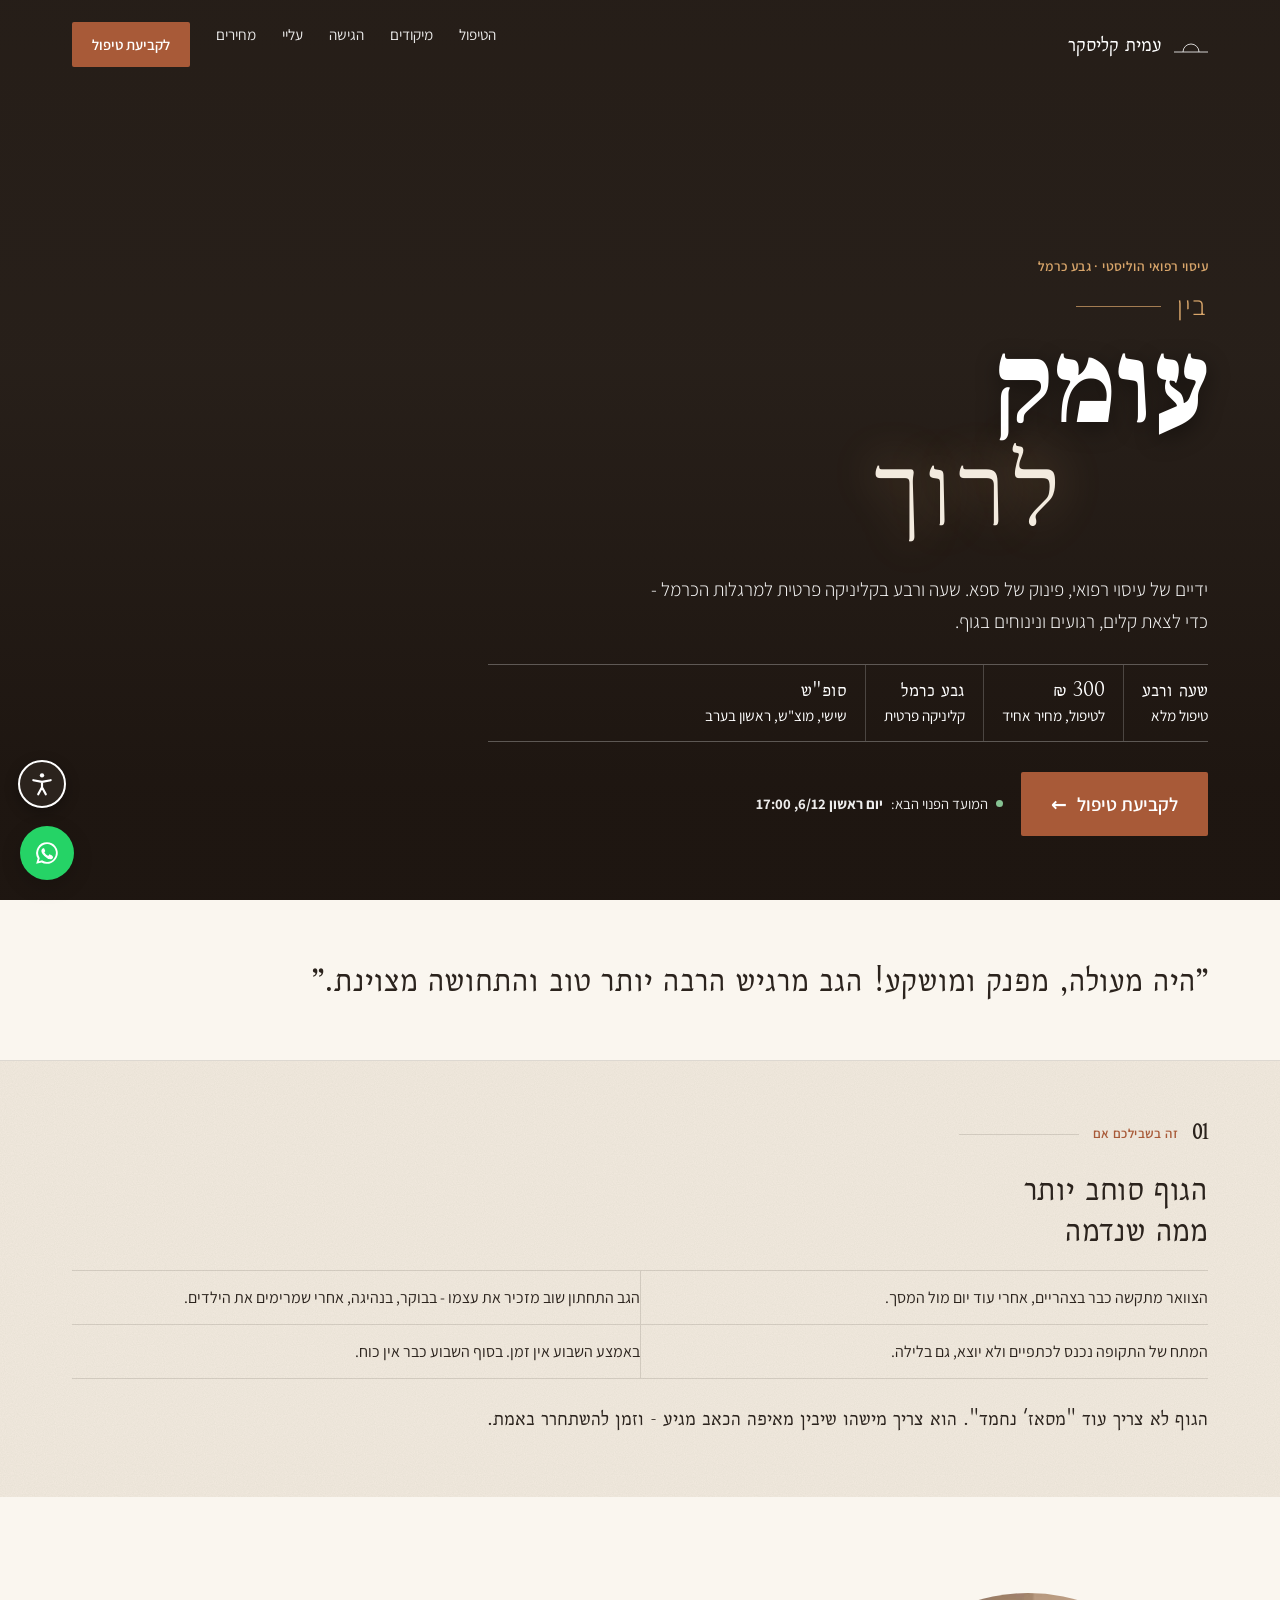
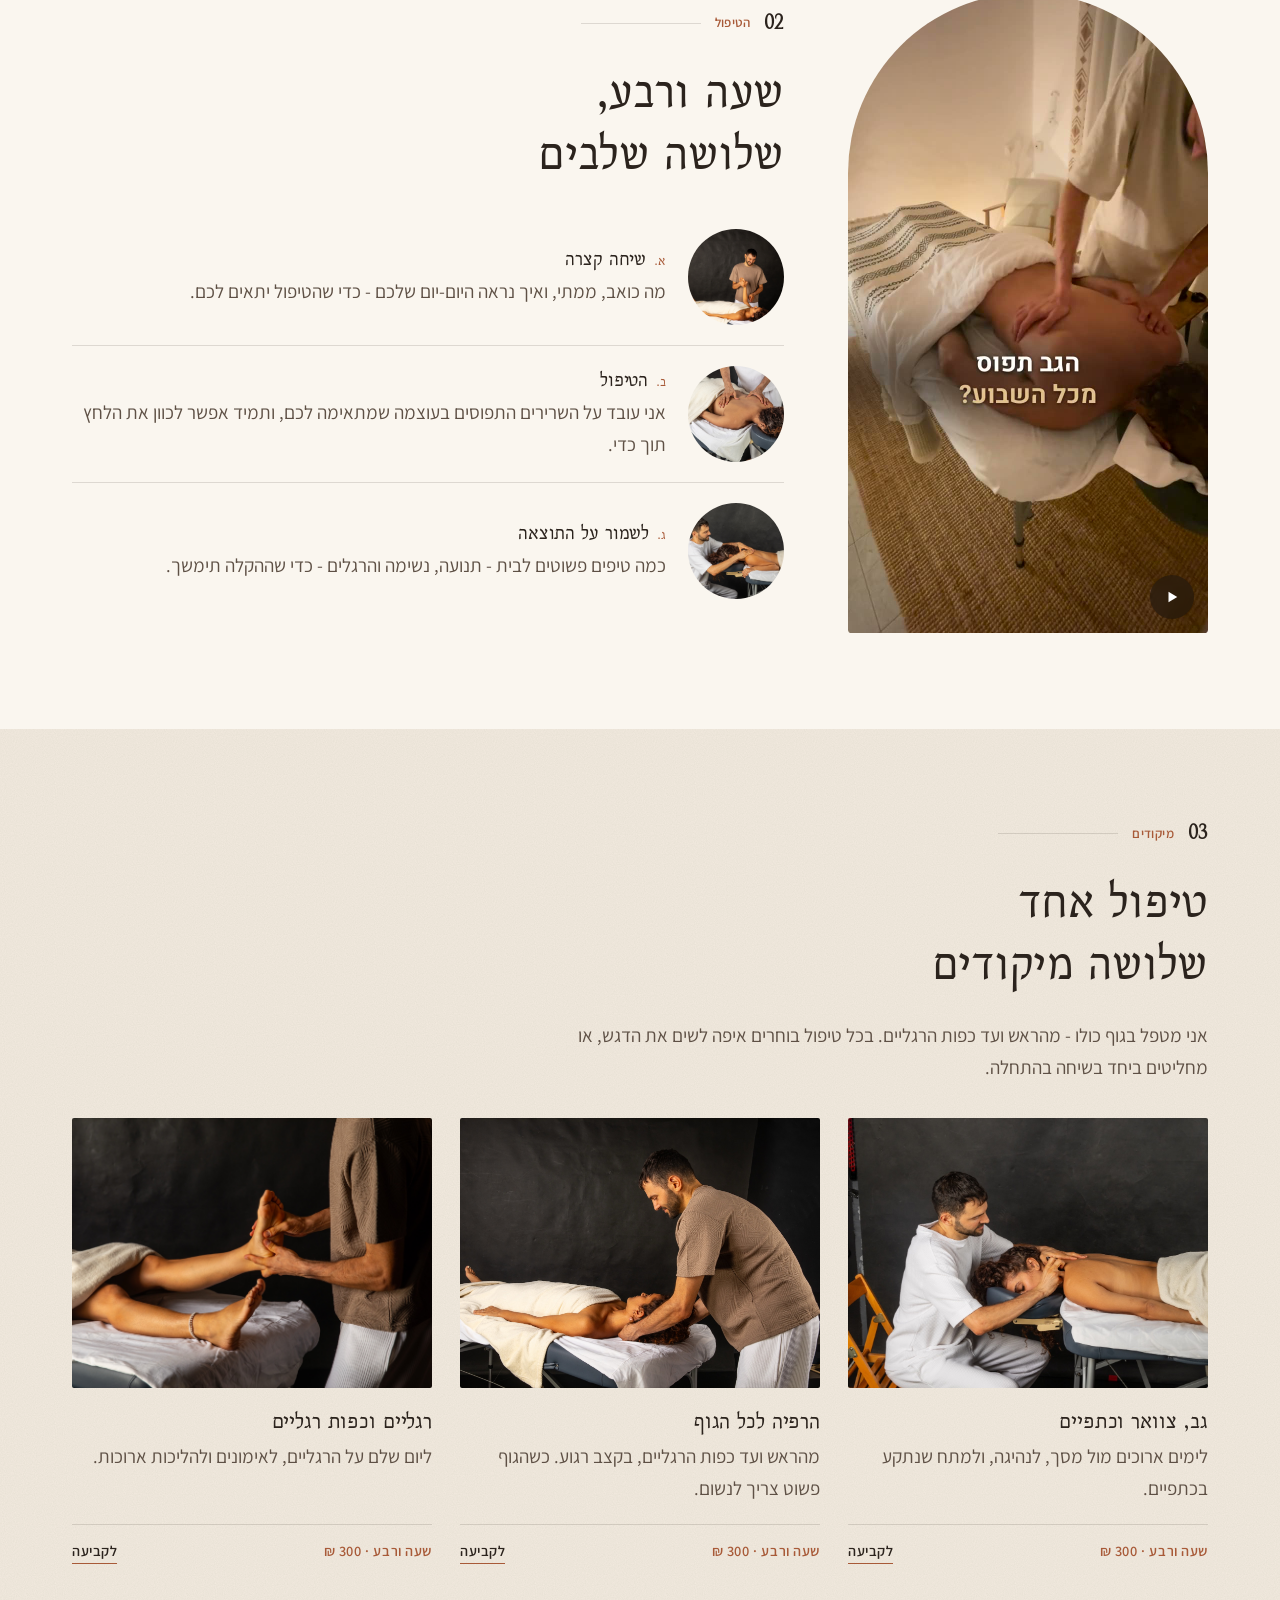
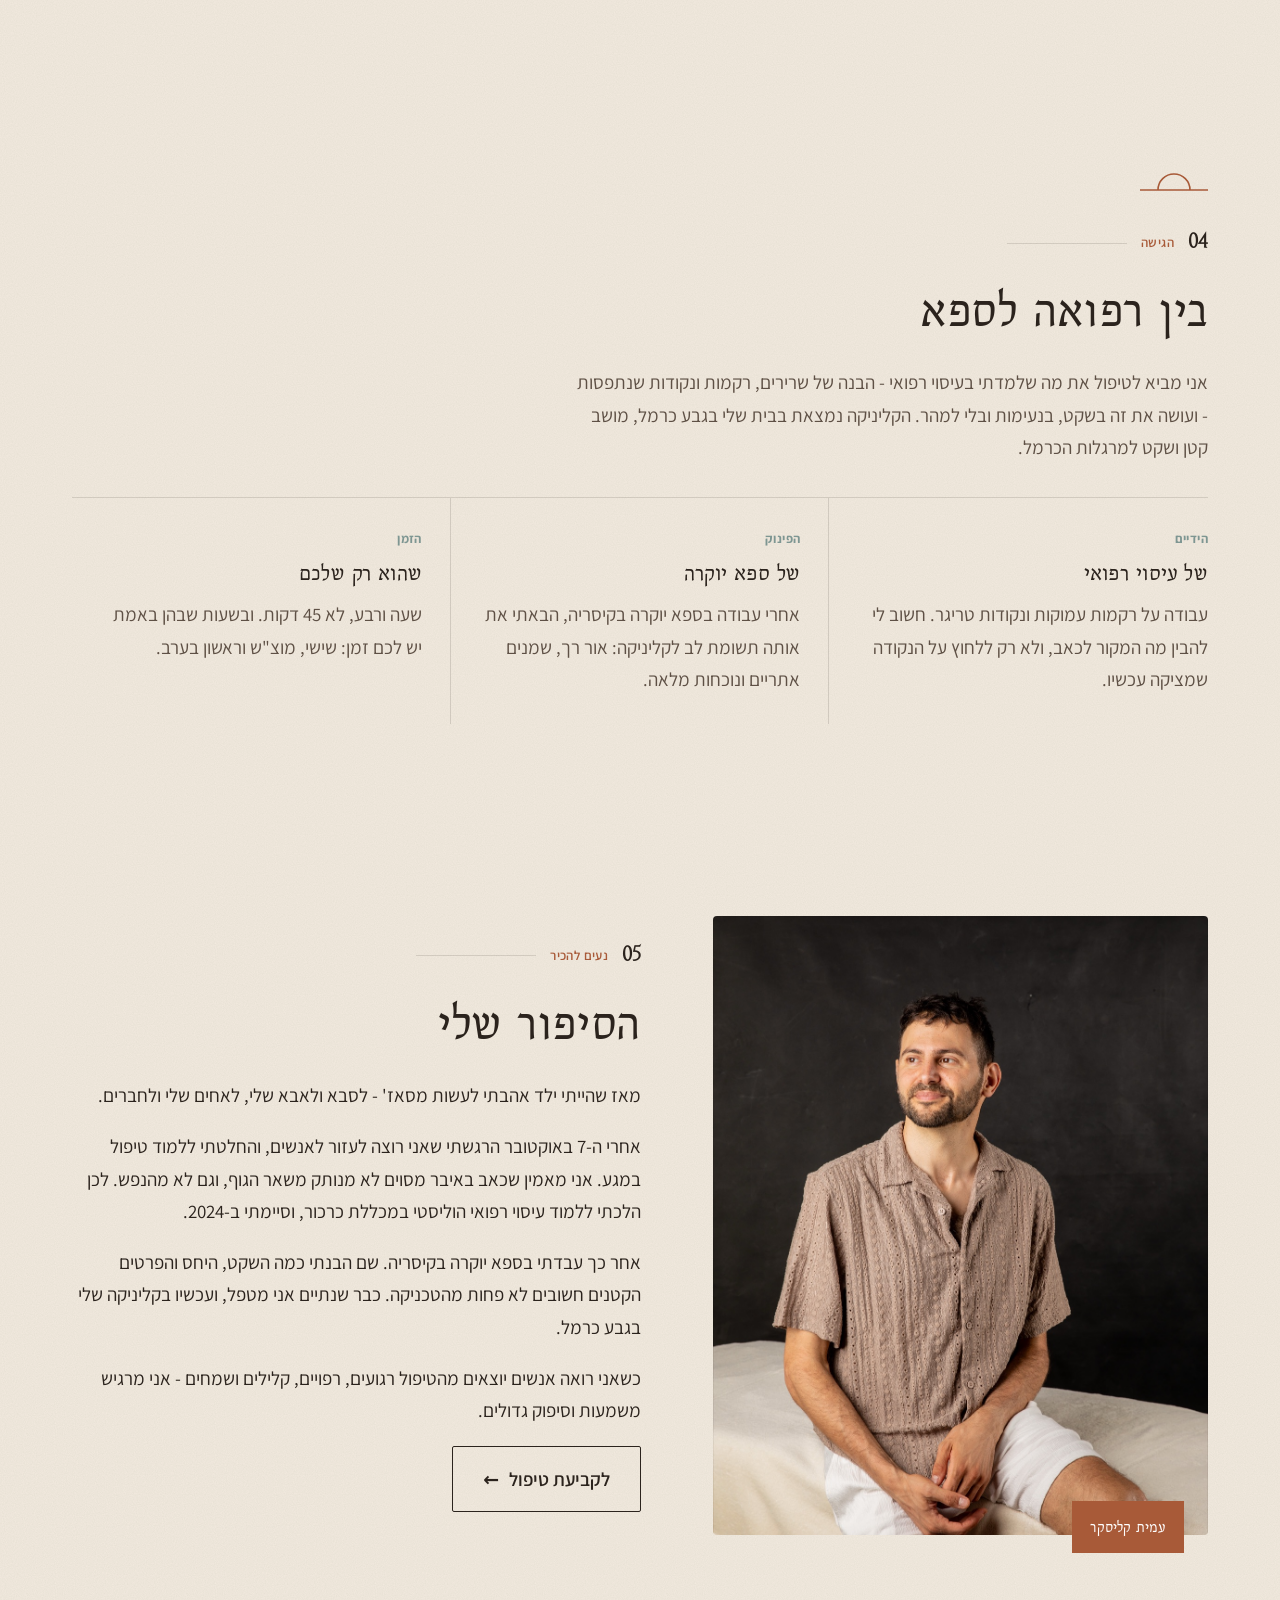
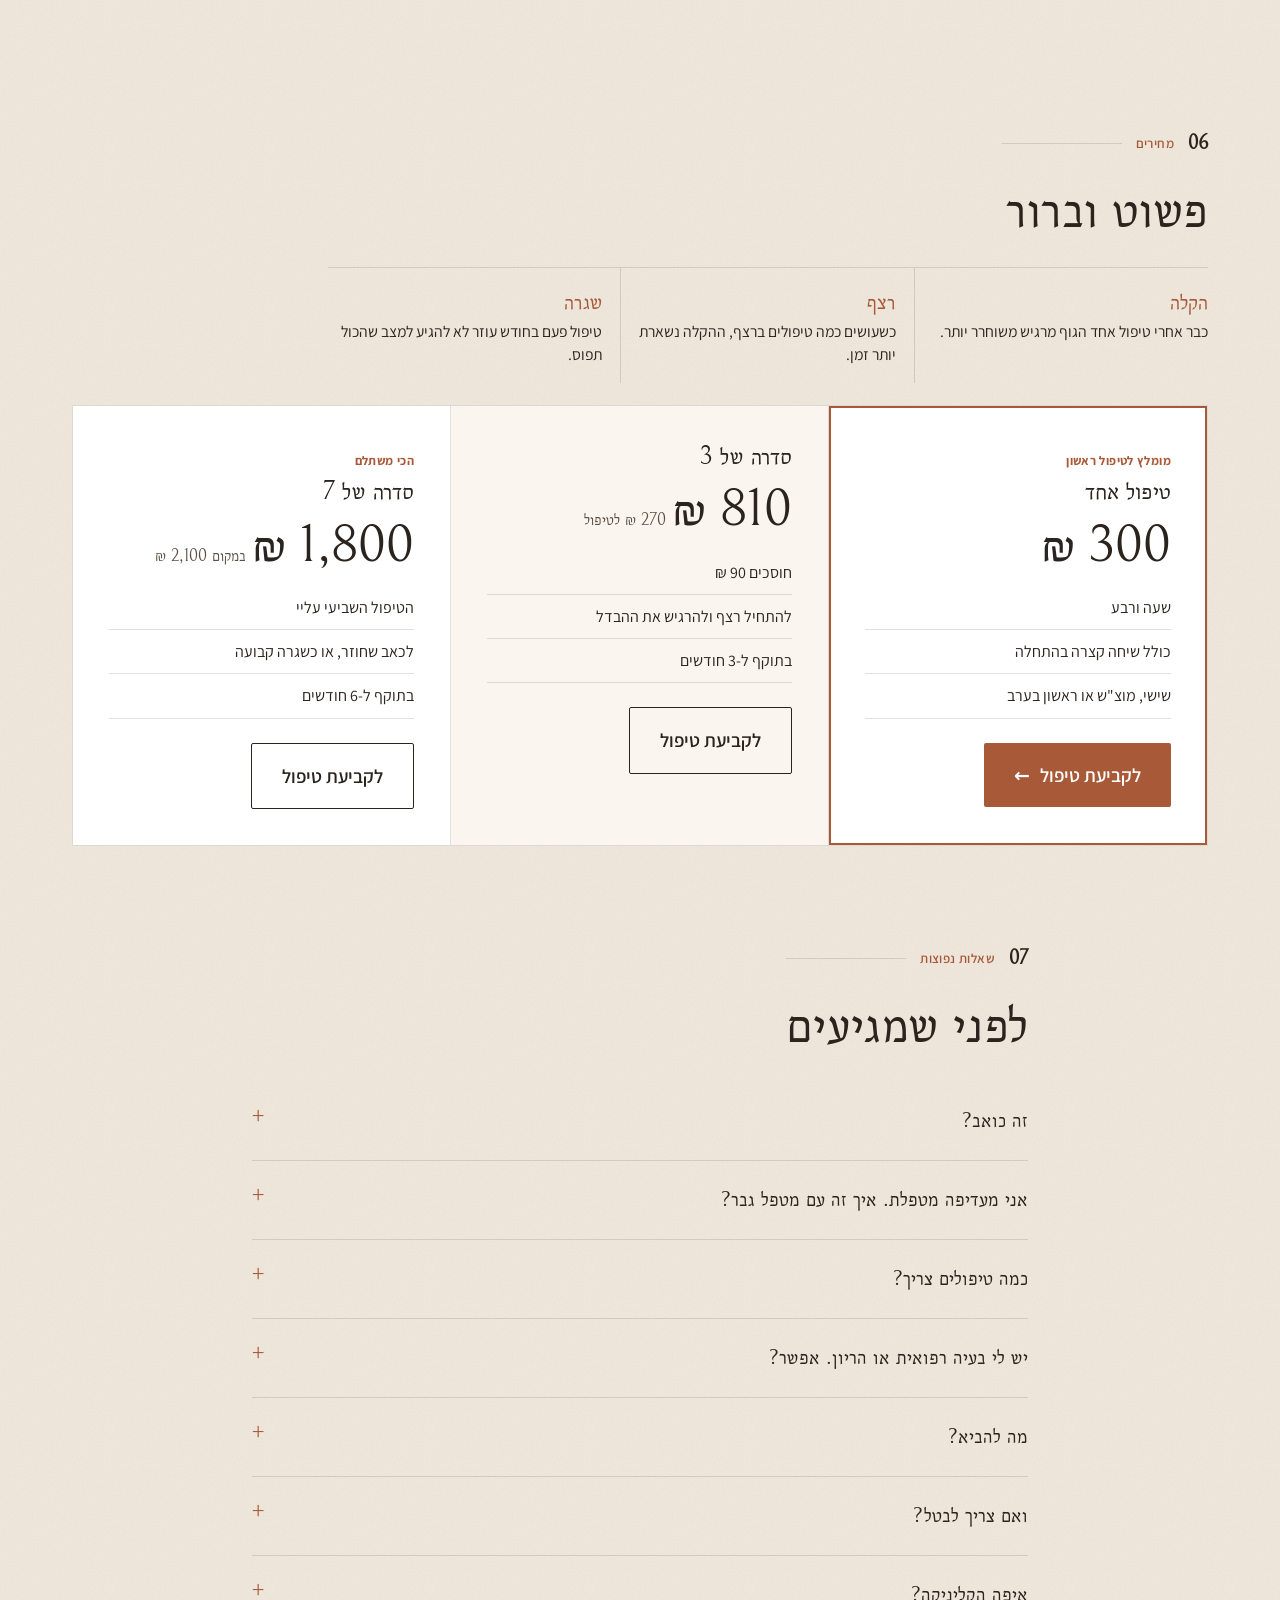
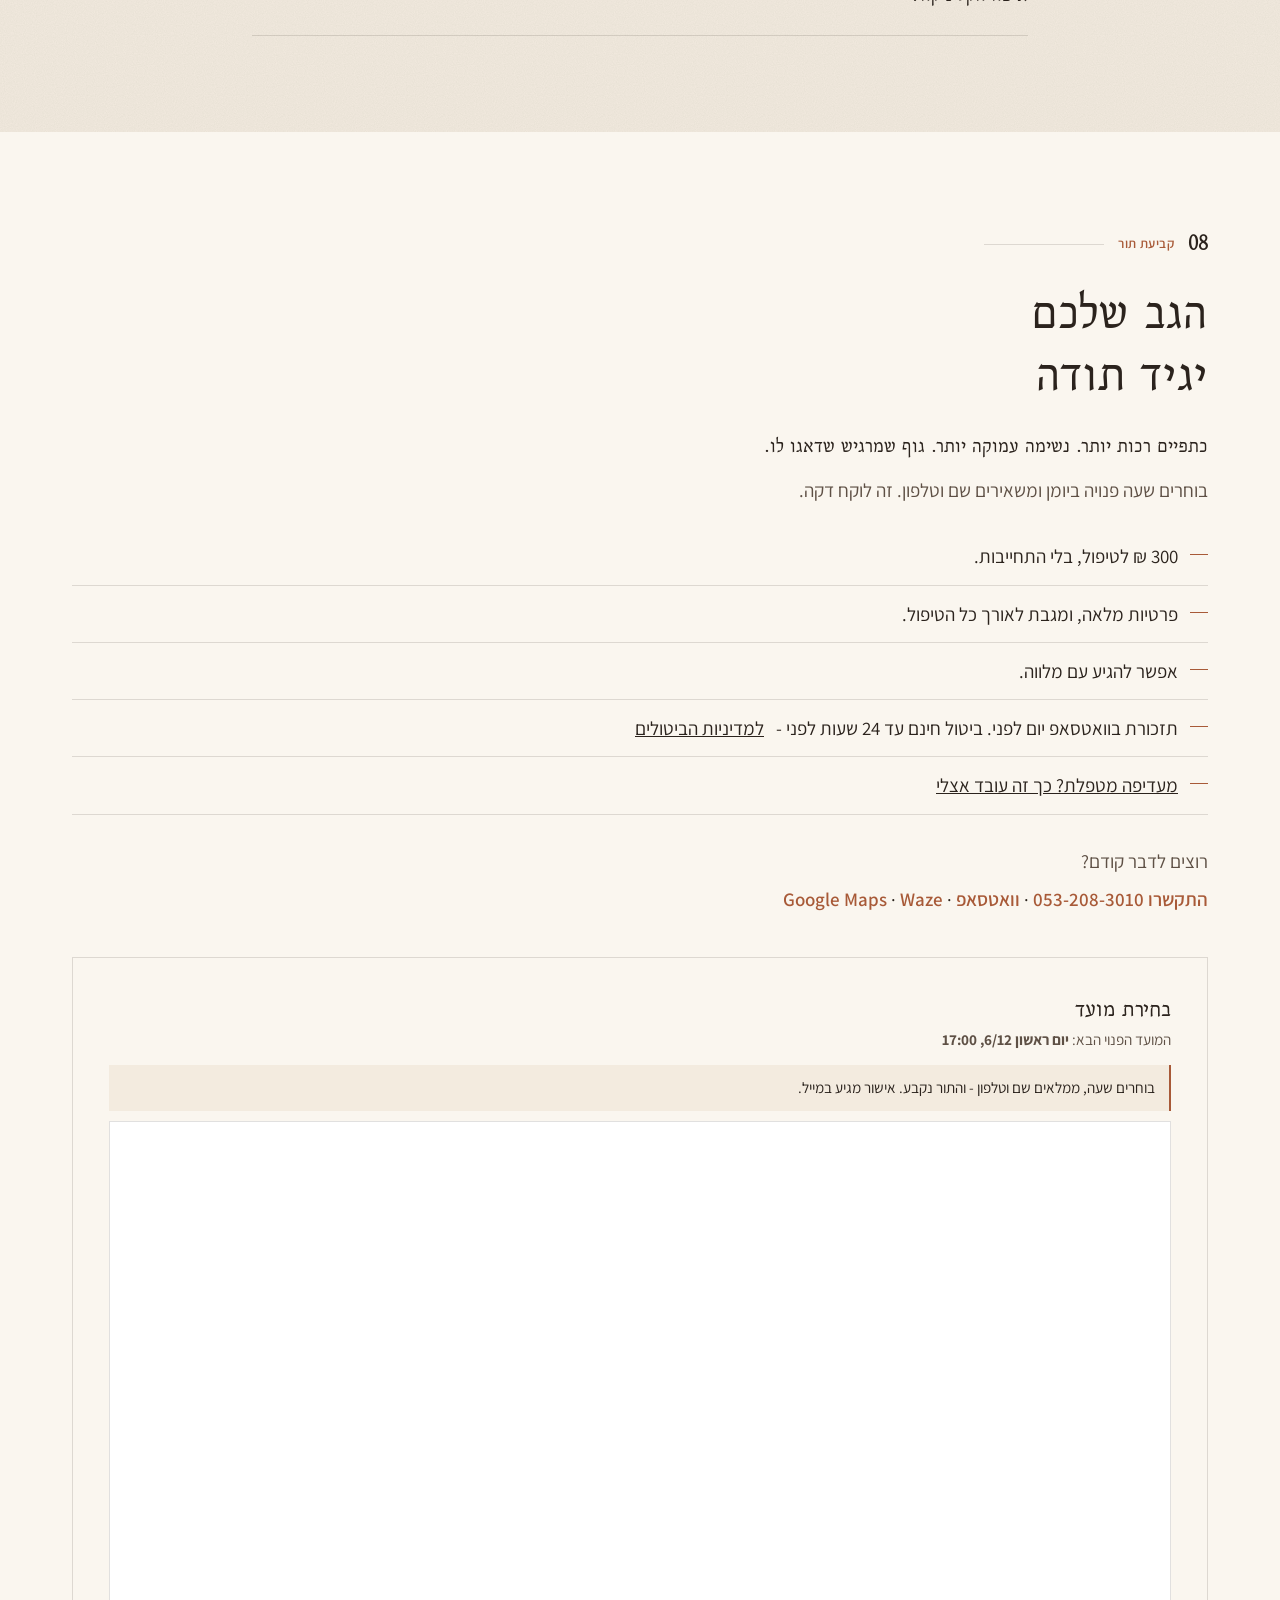
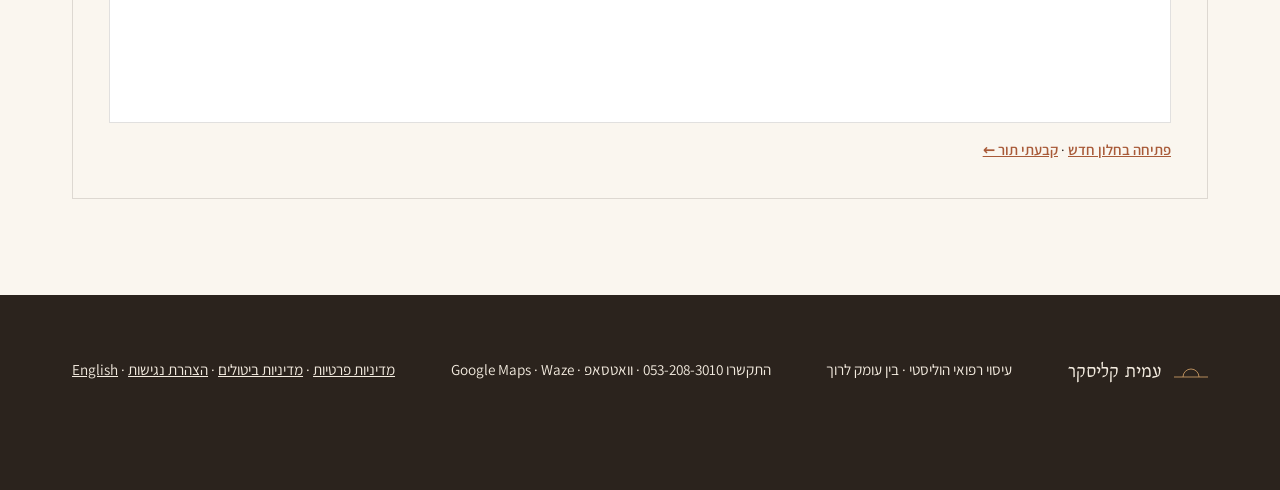
==== commit 6f052fc6: "Remove 'from a WhatsApp message' label; rebuild session video without it Co-Authored-By: Claude Opus" ====
--- a/index.html
+++ b/index.html
@@ -73,7 +73,6 @@
           <q>היה מעולה, מפנק ומושקע! הגב מרגיש הרבה יותר טוב והתחושה מצוינת.</q>
           
         </div>
-        <span class="wa-chip">● מתוך הודעת וואטסאפ, יום אחרי הטיפול</span>
       </div>
     </div>
 
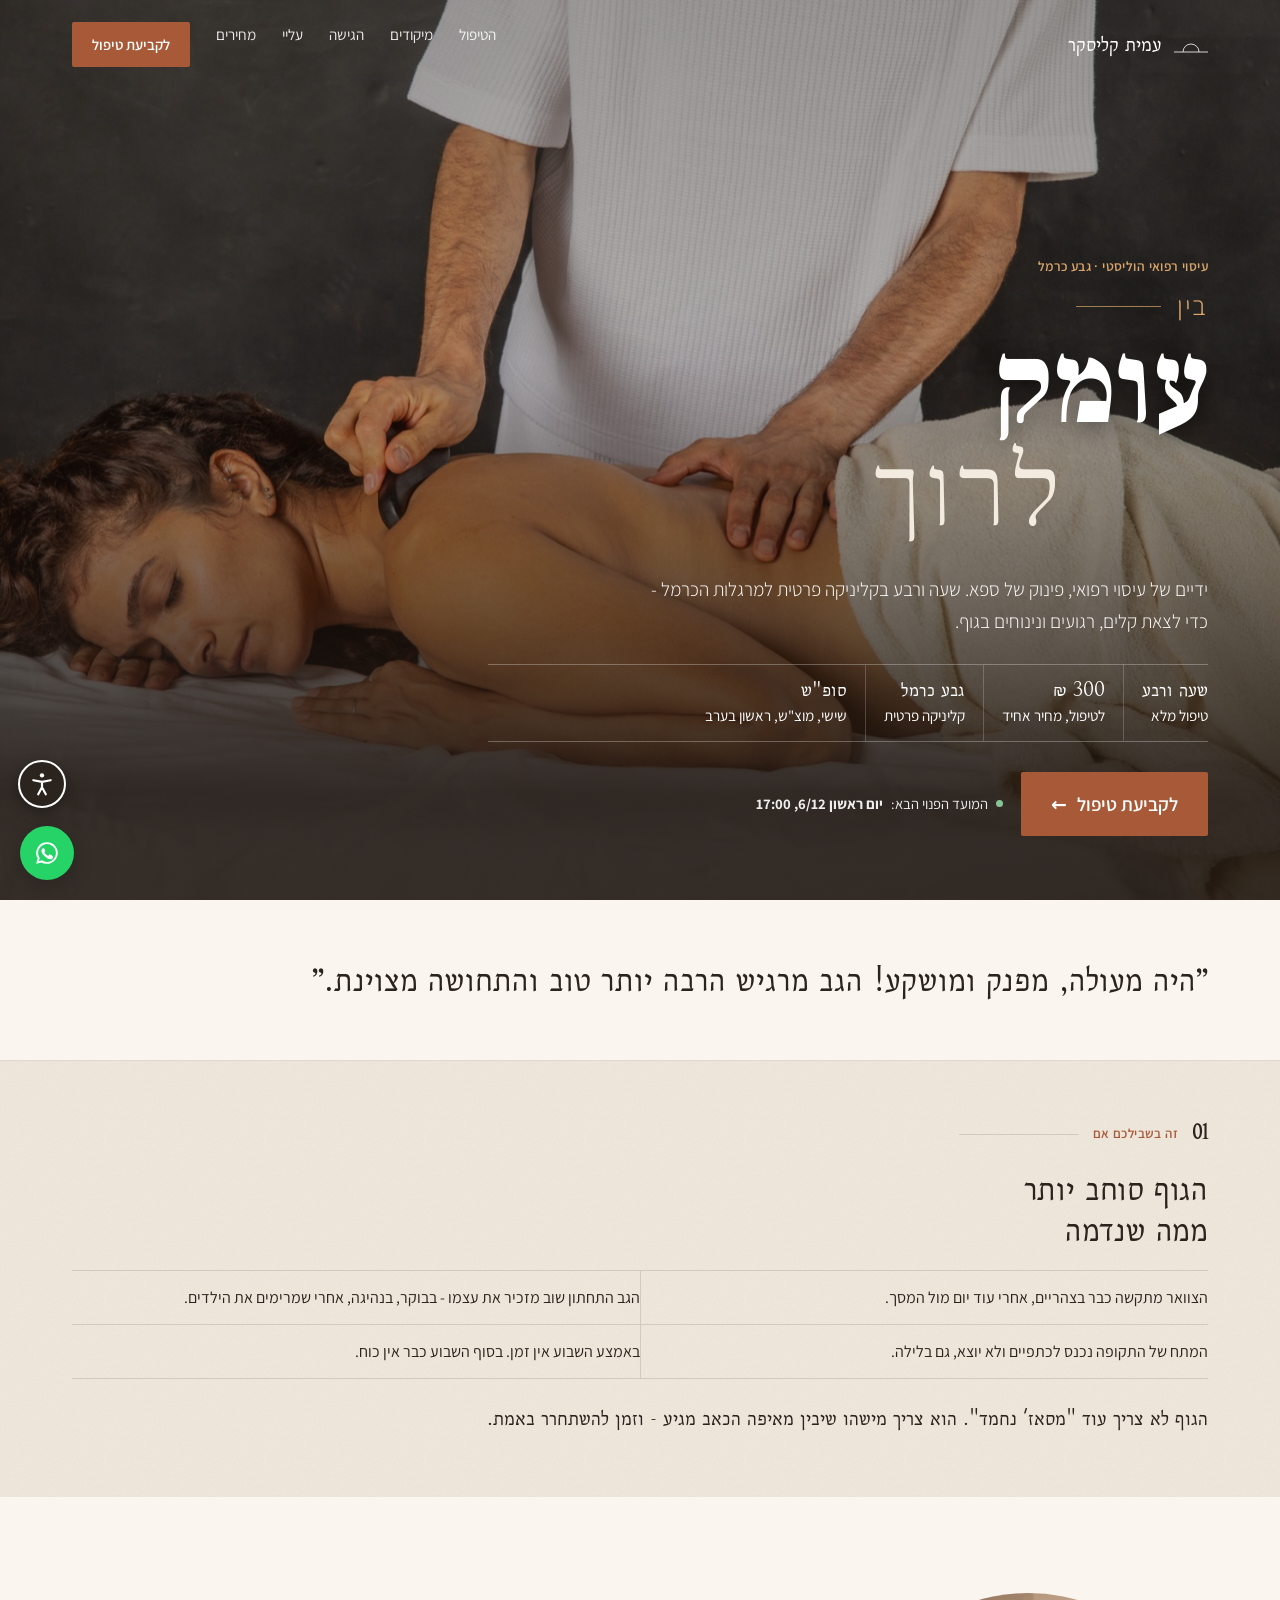
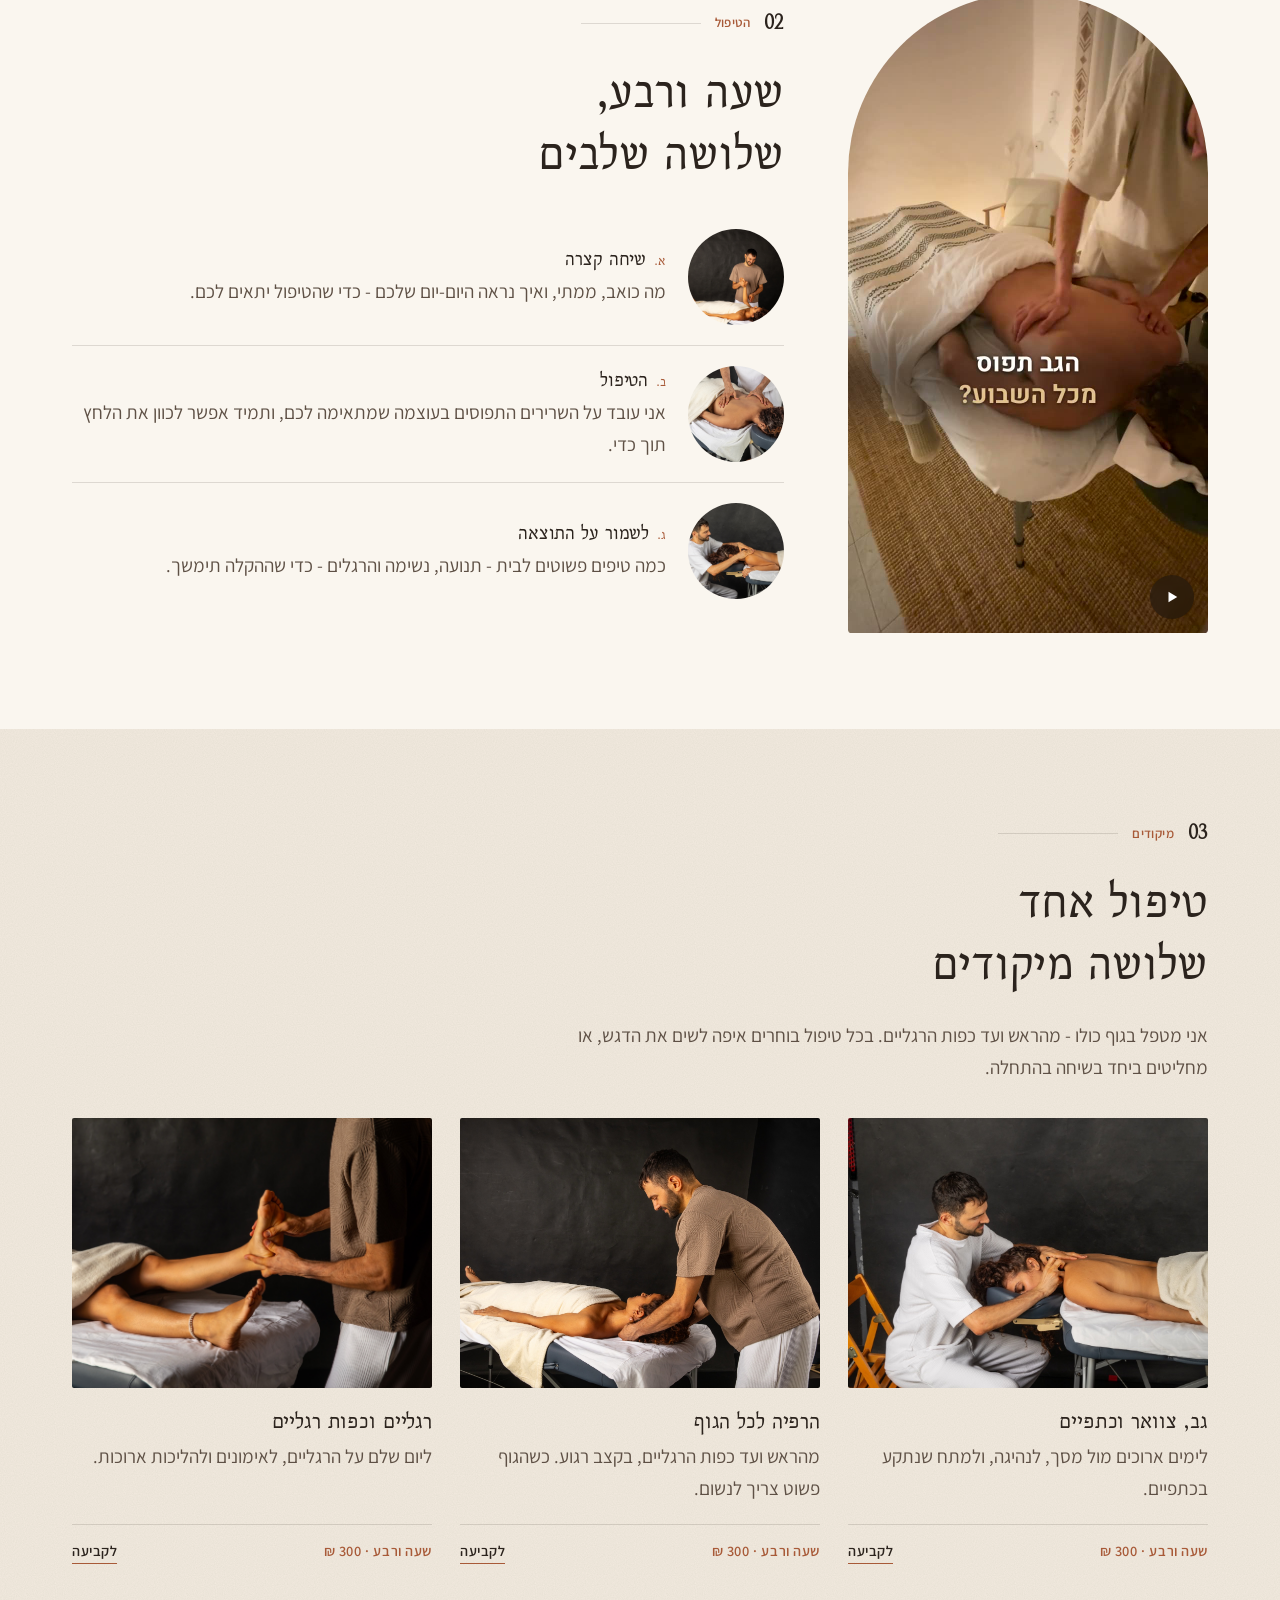
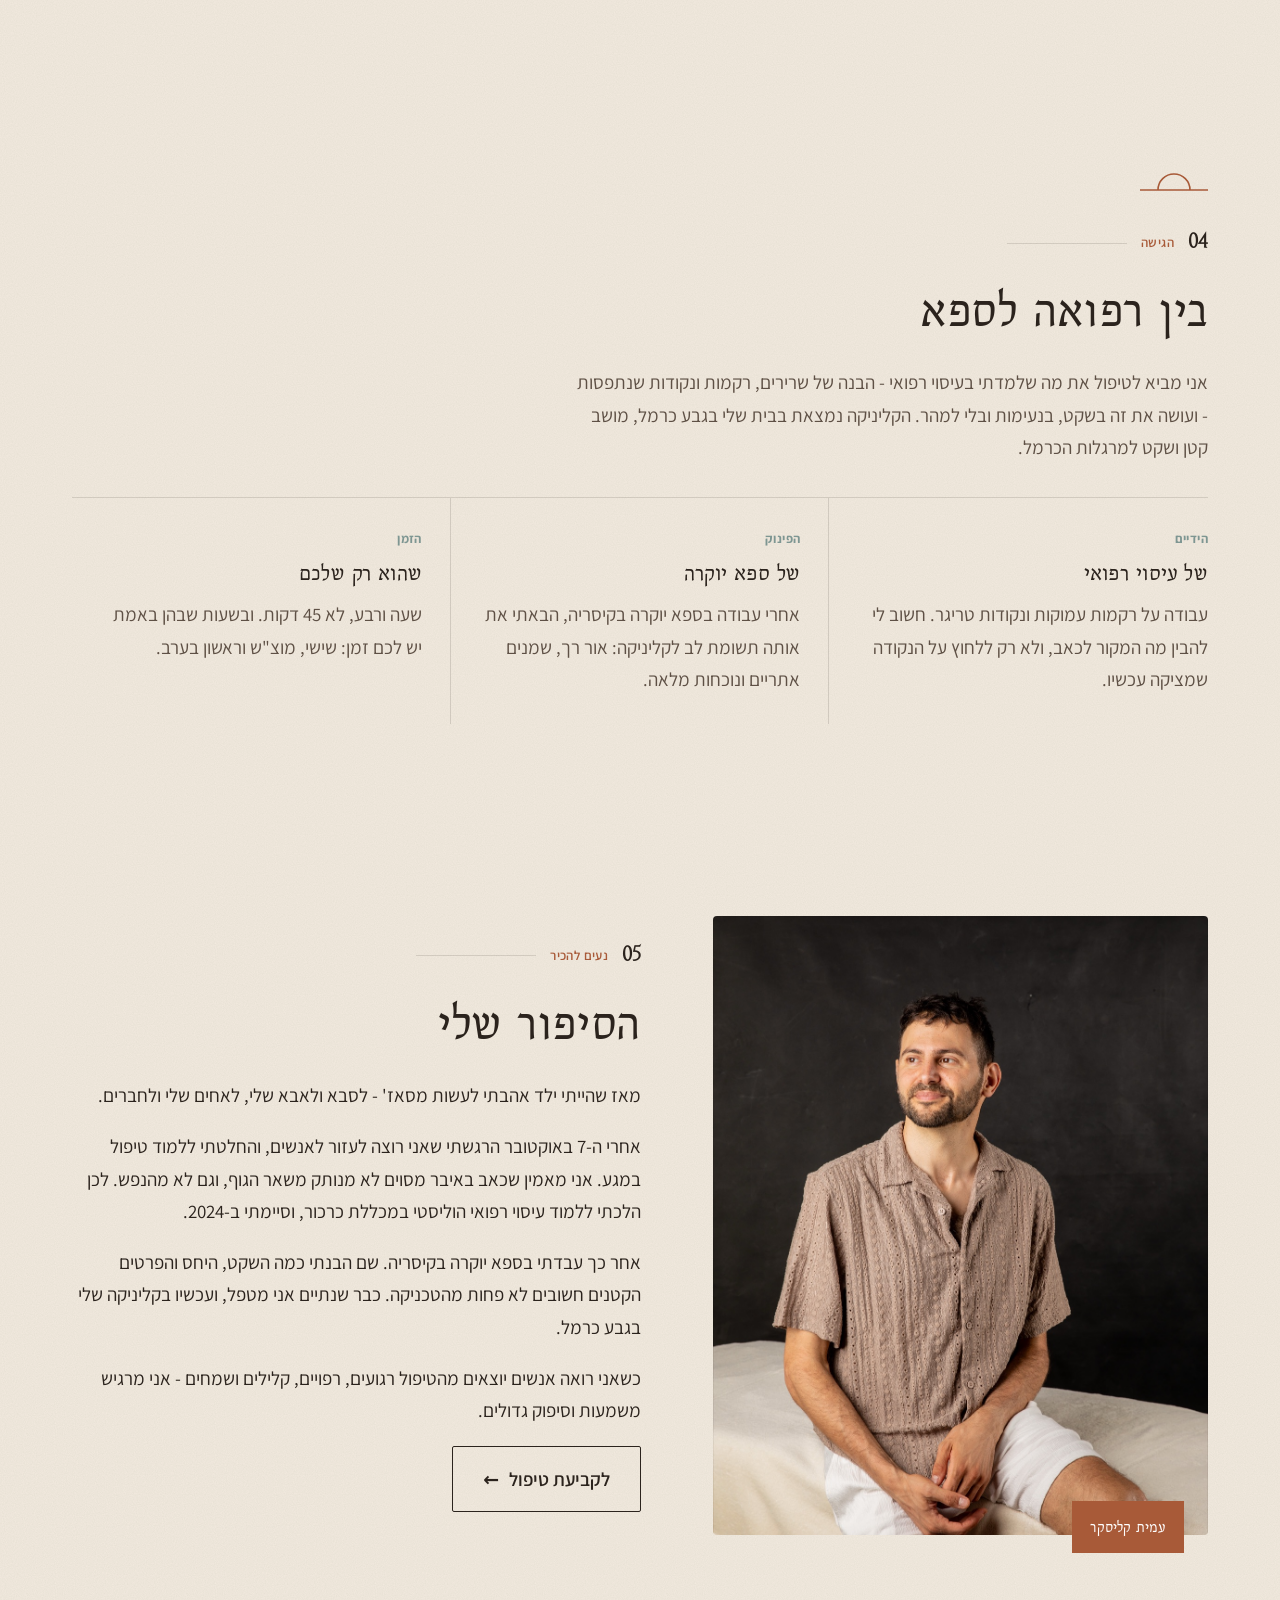
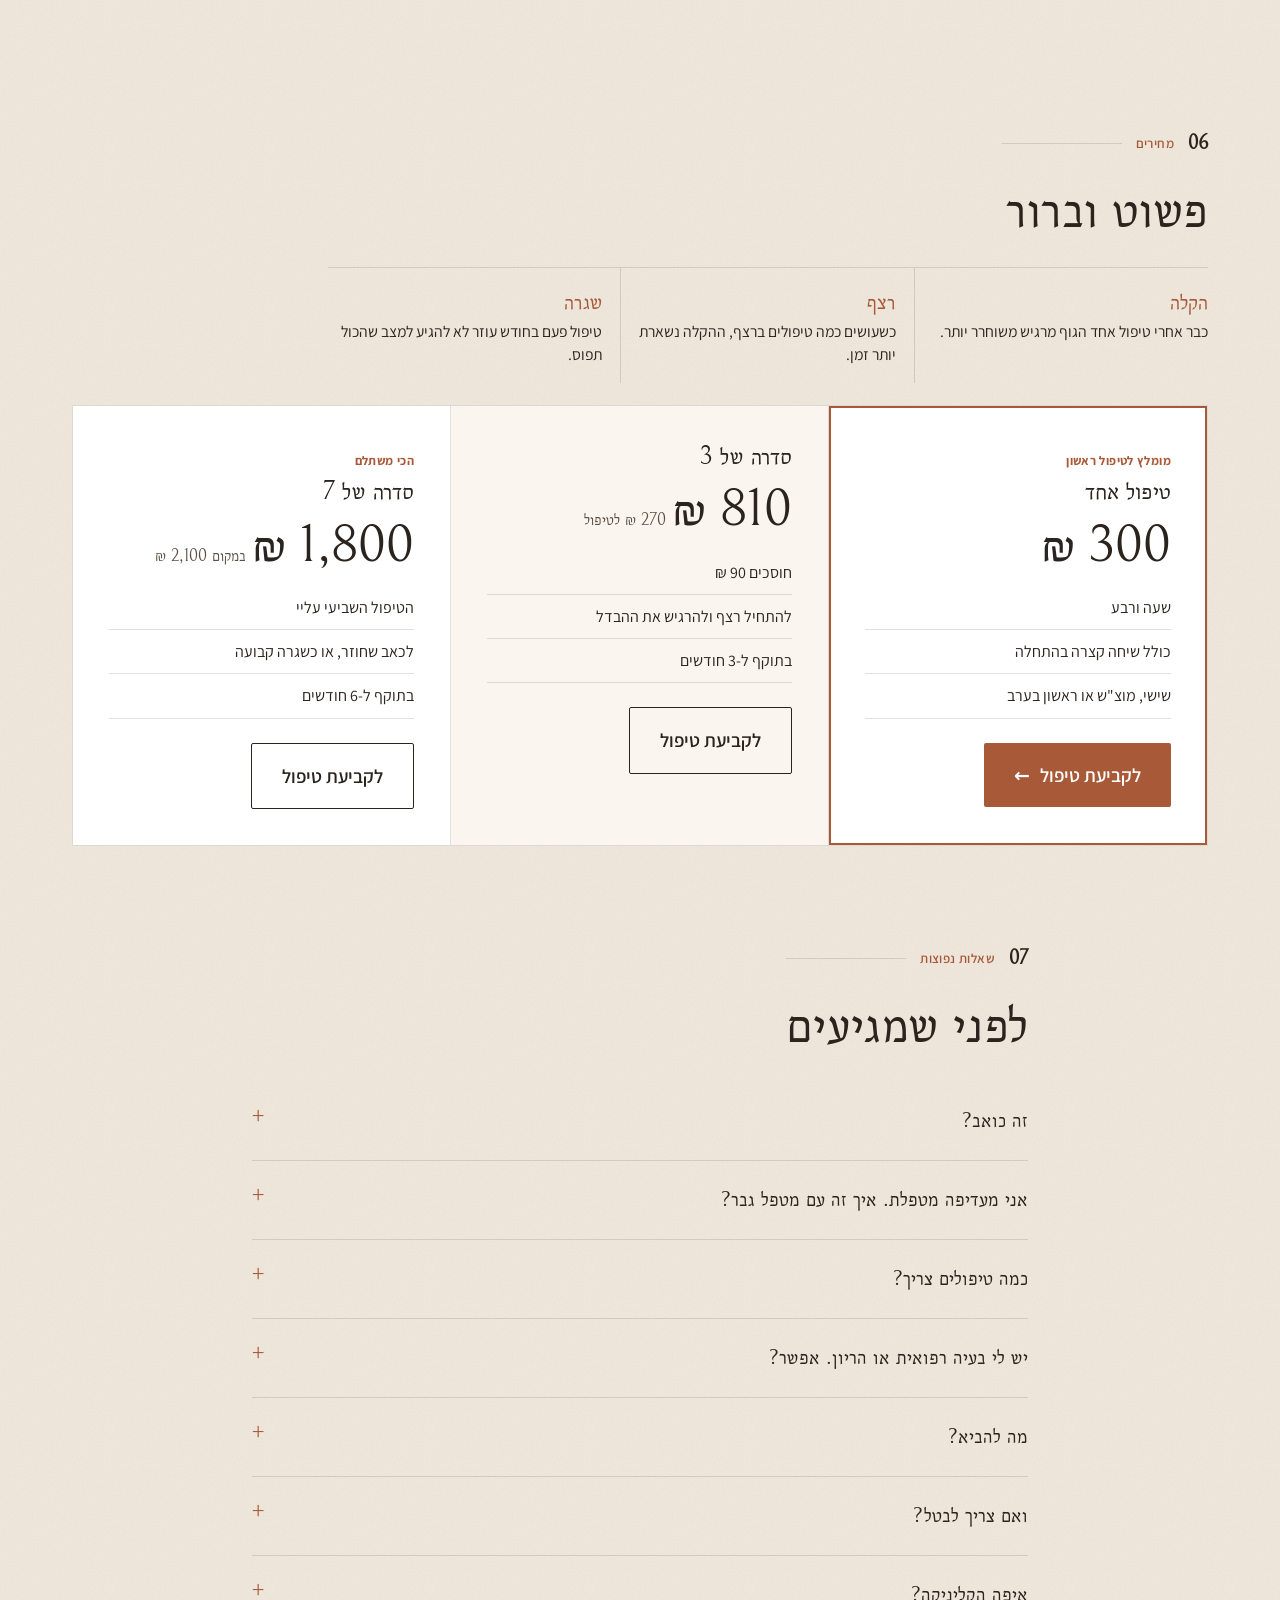
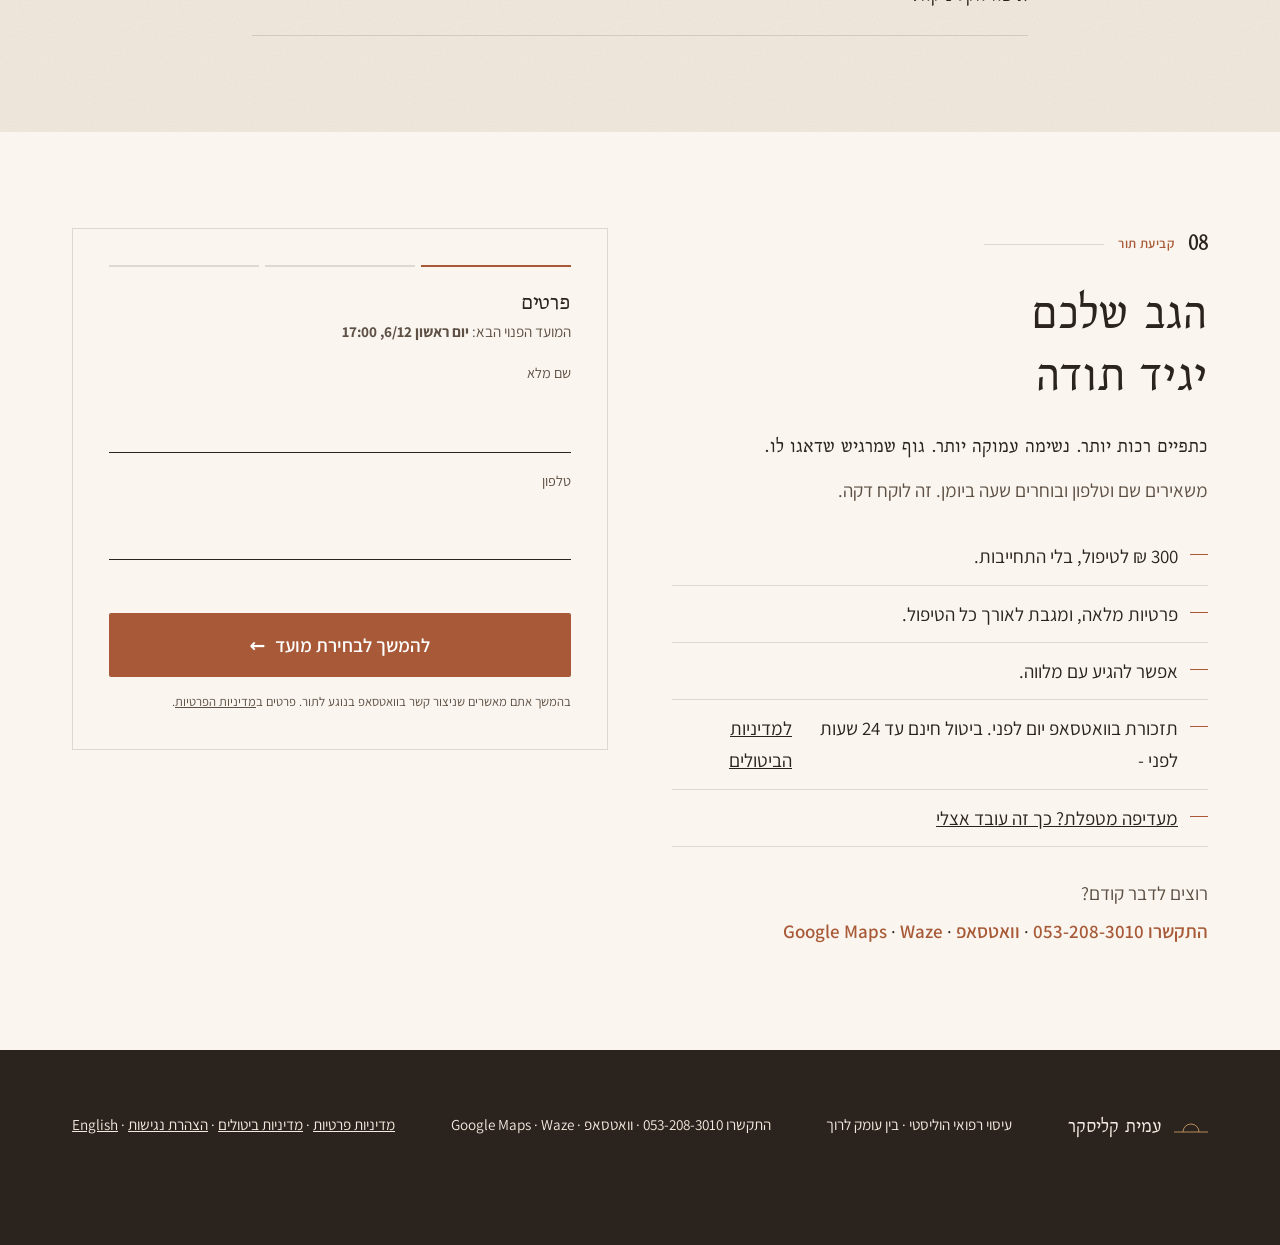
==== commit bc48e3a9: "Details form before the calendar, pay button, paid.html - Name + phone first (kept in the browser so" ====
--- a/index.html
+++ b/index.html
@@ -22,13 +22,13 @@
   <link rel="preconnect" href="https://fonts.googleapis.com">
   <link rel="preconnect" href="https://fonts.gstatic.com" crossorigin>
   <link href="https://fonts.googleapis.com/css2?family=Assistant:wght@300;400;600;700&family=Bellefair&family=Frank+Ruhl+Libre:wght@300;900&display=swap" rel="stylesheet">
-  <link rel="stylesheet" href="styles.css?v=1114s">
+  <link rel="stylesheet" href="styles.css?v=1114u">
 
   <!-- All settings (booking link, Pixel ID, phone, address, hours, media) live in config.js -->
-  <script src="config.js?v=1114r"></script>
+  <script src="config.js?v=1114t"></script>
   <!-- site.js loads the Meta Pixel automatically once META_PIXEL_ID is set in config.js -->
-  <script src="site.js?v=1114r"></script>
-  <script src="a11y.js?v=1114r" defer></script>
+  <script src="site.js?v=1114t"></script>
+  <script src="a11y.js?v=1114t" defer></script>
 </head>
 <body class="has-sticky">
   <a class="skip-link" href="#main">דלגו לתוכן</a>
@@ -214,12 +214,12 @@
 
     <!-- 09 Booking: reassurance list + form → Google Calendar appointment schedule -->
     <section id="book" class="session">
-      <div class="wrap bookwrap booking" id="bookwrap">
+      <div class="wrap bookwrap" id="bookwrap">
         <div>
           <div class="label"><span class="num">08</span>קביעת תור</div>
           <h2>הגב שלכם<br>יגיד תודה</h2>
           <p class="turn" style="margin:0 0 14px;font-size:1.45rem">כתפיים רכות יותר. נשימה עמוקה יותר. גוף שמרגיש שדאגו לו.</p>
-          <p class="muted">בוחרים שעה פנויה ביומן ומשאירים שם וטלפון. זה לוקח דקה.</p>
+          <p class="muted">משאירים שם וטלפון ובוחרים שעה ביומן. זה לוקח דקה.</p>
           <ul class="assure">
             <li>300 ₪ לטיפול, בלי התחייבות.</li>
             <li>פרטיות מלאה, ומגבת לאורך כל הטיפול.</li>
@@ -233,13 +233,34 @@
             <p class="contact-line"><span data-contact="small"></span></p>
           </div>
         </div>
-        <div class="book wide" id="book-card">
-          <div id="booking-step" class="on">
+        <div class="book" id="book-card">
+          <div class="progress" aria-hidden="true"><i class="on" id="p1"></i><i id="p2"></i><i id="p3"></i></div>
+          <div id="form-step">
+            <h3>פרטים</h3>
+            <p class="muted" style="margin:0;font-size:.95rem"><span class="next-slot-text">המועד הפנוי הבא: <b class="js-next">-</b></span></p>
+            <form id="lead-form" novalidate>
+              <!-- Set by the "לקביעה" links in the focus section; saved with the lead details -->
+              <input type="hidden" id="focus-input" name="focus">
+              <p class="focus-pick" id="focus-pick" hidden>מיקוד: <b id="focus-name"></b> · <a href="#focus">שינוי</a></p>
+              <label for="name">שם מלא</label>
+              <input id="name" name="name" autocomplete="name" required>
+              <label for="phone">טלפון</label>
+              <input id="phone" name="phone" type="tel" autocomplete="tel" inputmode="tel" dir="ltr" required>
+              <!-- Left empty by people; bots fill it -->
+              <input type="text" id="website" name="website" tabindex="-1" autocomplete="off" aria-hidden="true" style="position:absolute;width:1px;height:1px;overflow:hidden;clip:rect(0 0 0 0);opacity:0;pointer-events:none">
+              <div class="error" id="form-error" role="alert"></div>
+              <button class="btn" type="submit">להמשך לבחירת מועד <span class="arr">←</span></button>
+              <p class="consent">בהמשך אתם מאשרים שניצור קשר בוואטסאפ בנוגע לתור. פרטים ב<a href="privacy.html">מדיניות הפרטיות</a>.</p>
+            </form>
+          </div>
+          <div id="booking-step">
             <h3 id="booking-hello">בחירת מועד</h3>
-            <p class="muted" style="margin:0 0 6px;font-size:.95rem"><span class="next-slot-text">המועד הפנוי הבא: <b class="js-next">-</b></span></p>
-            <p class="booking-note">בוחרים שעה, ממלאים שם וטלפון - והתור נקבע. אישור מגיע במייל.</p>
+            <button class="back-link" type="button" id="back-btn">→ לעריכת הפרטים</button>
+            <p class="booking-note">בוחרים שעה ביומן. בטופס של גוגל משאירים <b>אותו מספר טלפון</b> - כך התור מתחבר לפרטים שלכם.</p>
             <div id="booking-embed"></div>
-            <p class="booking-links"><a id="booking-open" href="https://calendar.app.google/AjBpTiq83HcScdmi9" target="_blank" rel="noopener">פתיחה בחלון חדש</a> · <a href="thank-you.html">קבעתי תור ←</a></p>
+            <p class="booking-links"><a id="booking-open" href="https://calendar.app.google/AjBpTiq83HcScdmi9" target="_blank" rel="noopener">פתיחה בחלון חדש</a></p>
+            <a class="btn" id="to-pay" href="thank-you.html">קבעתי תור <span class="arr">←</span></a>
+            <p class="muted pay-note" id="pay-note" hidden>אחרי שקבעתם ביומן: תשלום מאובטח מהטלפון, ומיד אחריו מגיע בוואטסאפ אישור עם כל הפרטים להגעה.</p>
           </div>
         </div>
       </div>
@@ -258,6 +279,6 @@
   <!-- Sticky bottom bar on phones -->
   <div class="sticky" id="sticky"><a class="btn" href="#book">לקביעת טיפול</a><a class="wa" id="sticky-wa" href="#" target="_blank" rel="noopener" data-ev="Contact" aria-label="וואטסאפ"><svg viewBox="0 0 24 24" width="22" height="22" aria-hidden="true" focusable="false"><path fill="currentColor" d="M12 2a10 10 0 0 0-8.6 15.1L2 22l5-1.3A10 10 0 1 0 12 2zm0 18.2a8.2 8.2 0 0 1-4.2-1.2l-.3-.2-3 .8.8-2.9-.2-.3A8.2 8.2 0 1 1 12 20.2zm4.5-6.1c-.2-.1-1.5-.7-1.7-.8-.2-.1-.4-.1-.6.1l-.8 1c-.1.2-.3.2-.5.1a6.7 6.7 0 0 1-3.3-2.9c-.2-.4.2-.4.7-1.3.1-.2 0-.3 0-.4l-.8-1.8c-.2-.5-.4-.4-.6-.4h-.5a1 1 0 0 0-.7.3 3 3 0 0 0-.9 2.2 5.2 5.2 0 0 0 1.1 2.8 11.9 11.9 0 0 0 4.6 4c1.7.7 2.4.8 3.2.7.5-.1 1.5-.6 1.7-1.2.2-.6.2-1.1.2-1.2-.1-.1-.3-.2-.5-.3z"/></svg></a><button type="button" class="a11y-open" aria-label="תפריט נגישות"><svg viewBox="0 0 24 24" width="22" height="22" aria-hidden="true" focusable="false"><circle cx="12" cy="4" r="2" fill="currentColor"/><path d="M4 8.5l8 1.5 8-1.5M12 10v5m0 0l-3.5 6.5M12 15l3.5 6.5" stroke="currentColor" stroke-width="2" fill="none" stroke-linecap="round" stroke-linejoin="round"/></svg></button></div>
 
-  <script src="page.js?v=1114r"></script>
+  <script src="page.js?v=1114t"></script>
 </body>
 </html>
--- a/styles.css
+++ b/styles.css
@@ -273,7 +273,8 @@
 img[src$="massage-103.jpg"] { object-position: 50% 30%; }
 
 /* ---------- Thank-you + privacy pages ---------- */
-.thanks { min-height: 100vh; display: flex; align-items: center; padding: 40px 0; }
+.thanks { min-height: 100vh; display: flex; flex-direction: column; justify-content: center; padding: 40px 0; }
+.thanks > .wrap { width: 100%; }
 .card { background: var(--paper); border: 1px solid var(--line); padding: 40px 32px; max-width: 580px; margin: 0 auto; }
 .thanks .card { text-align: center; }
 .thanks h1, .card h1 { font-size: clamp(2.2rem, 6vw, 3.2rem); }
